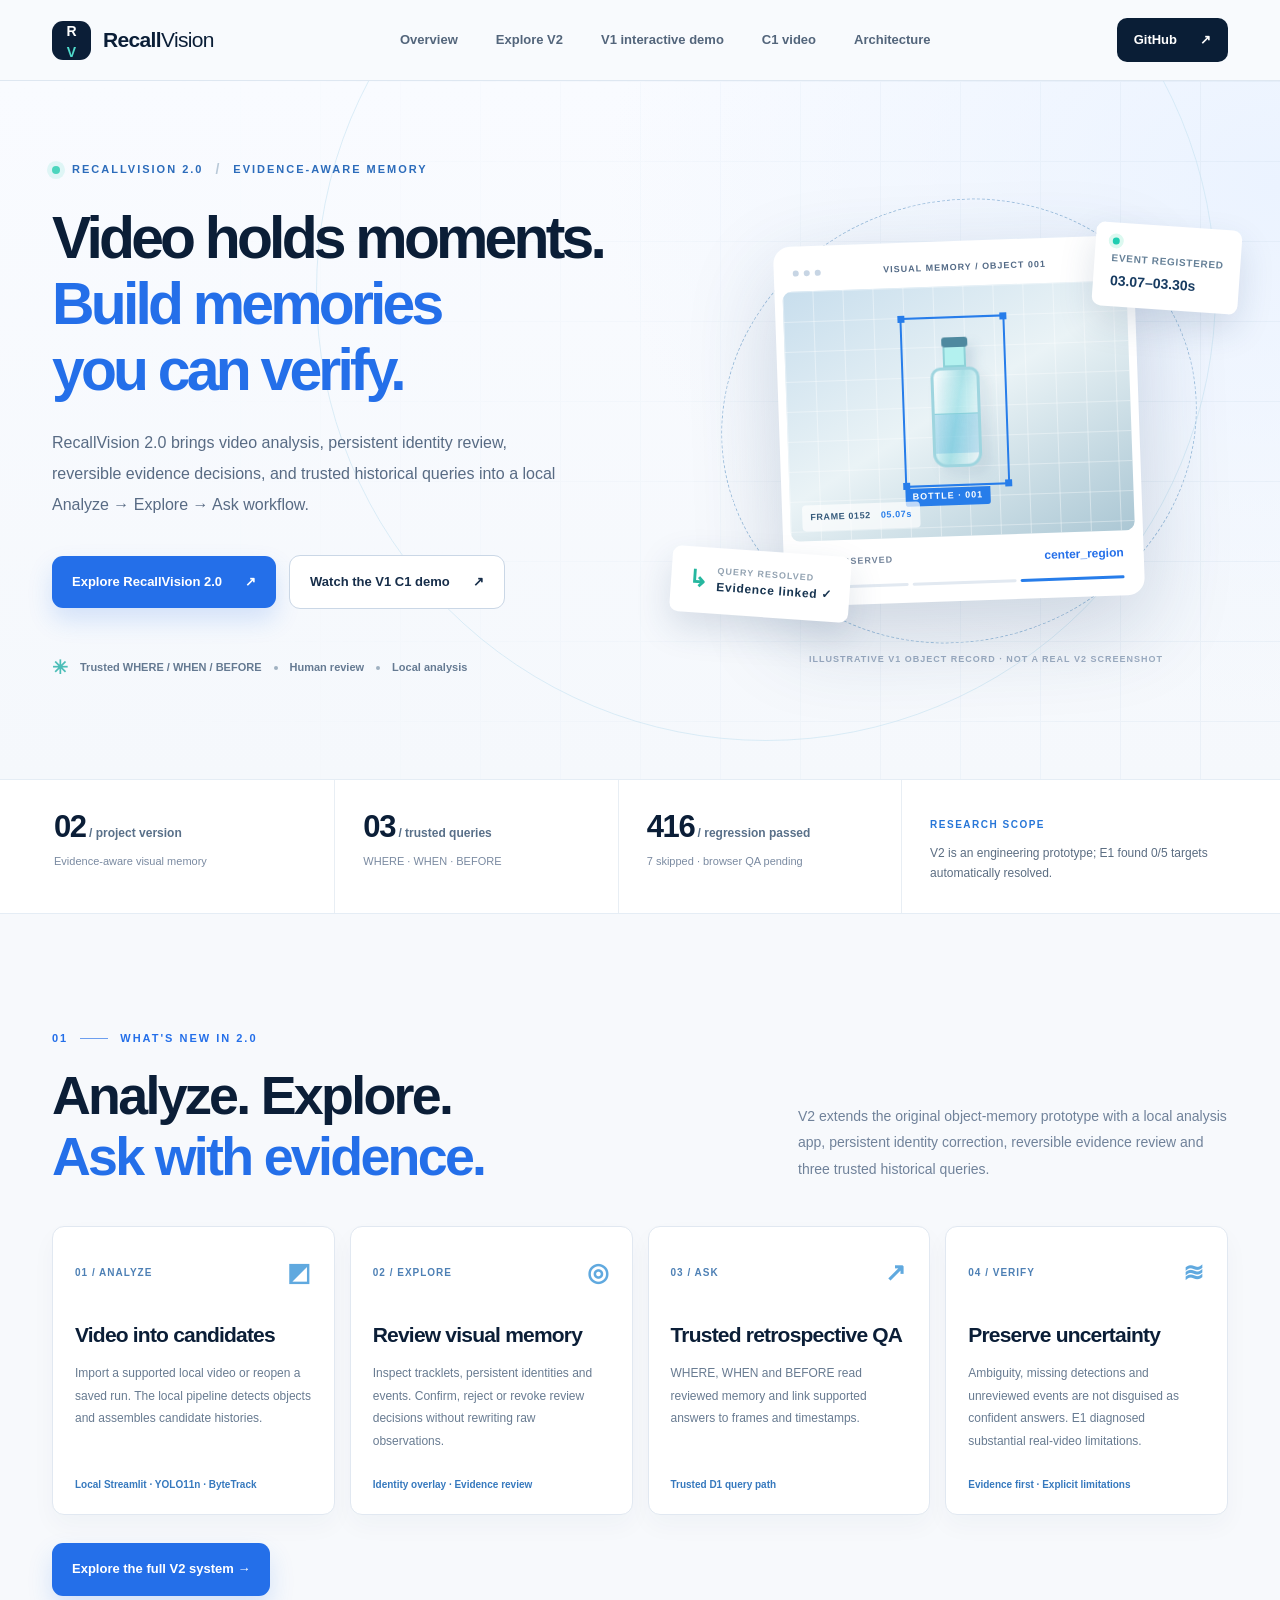
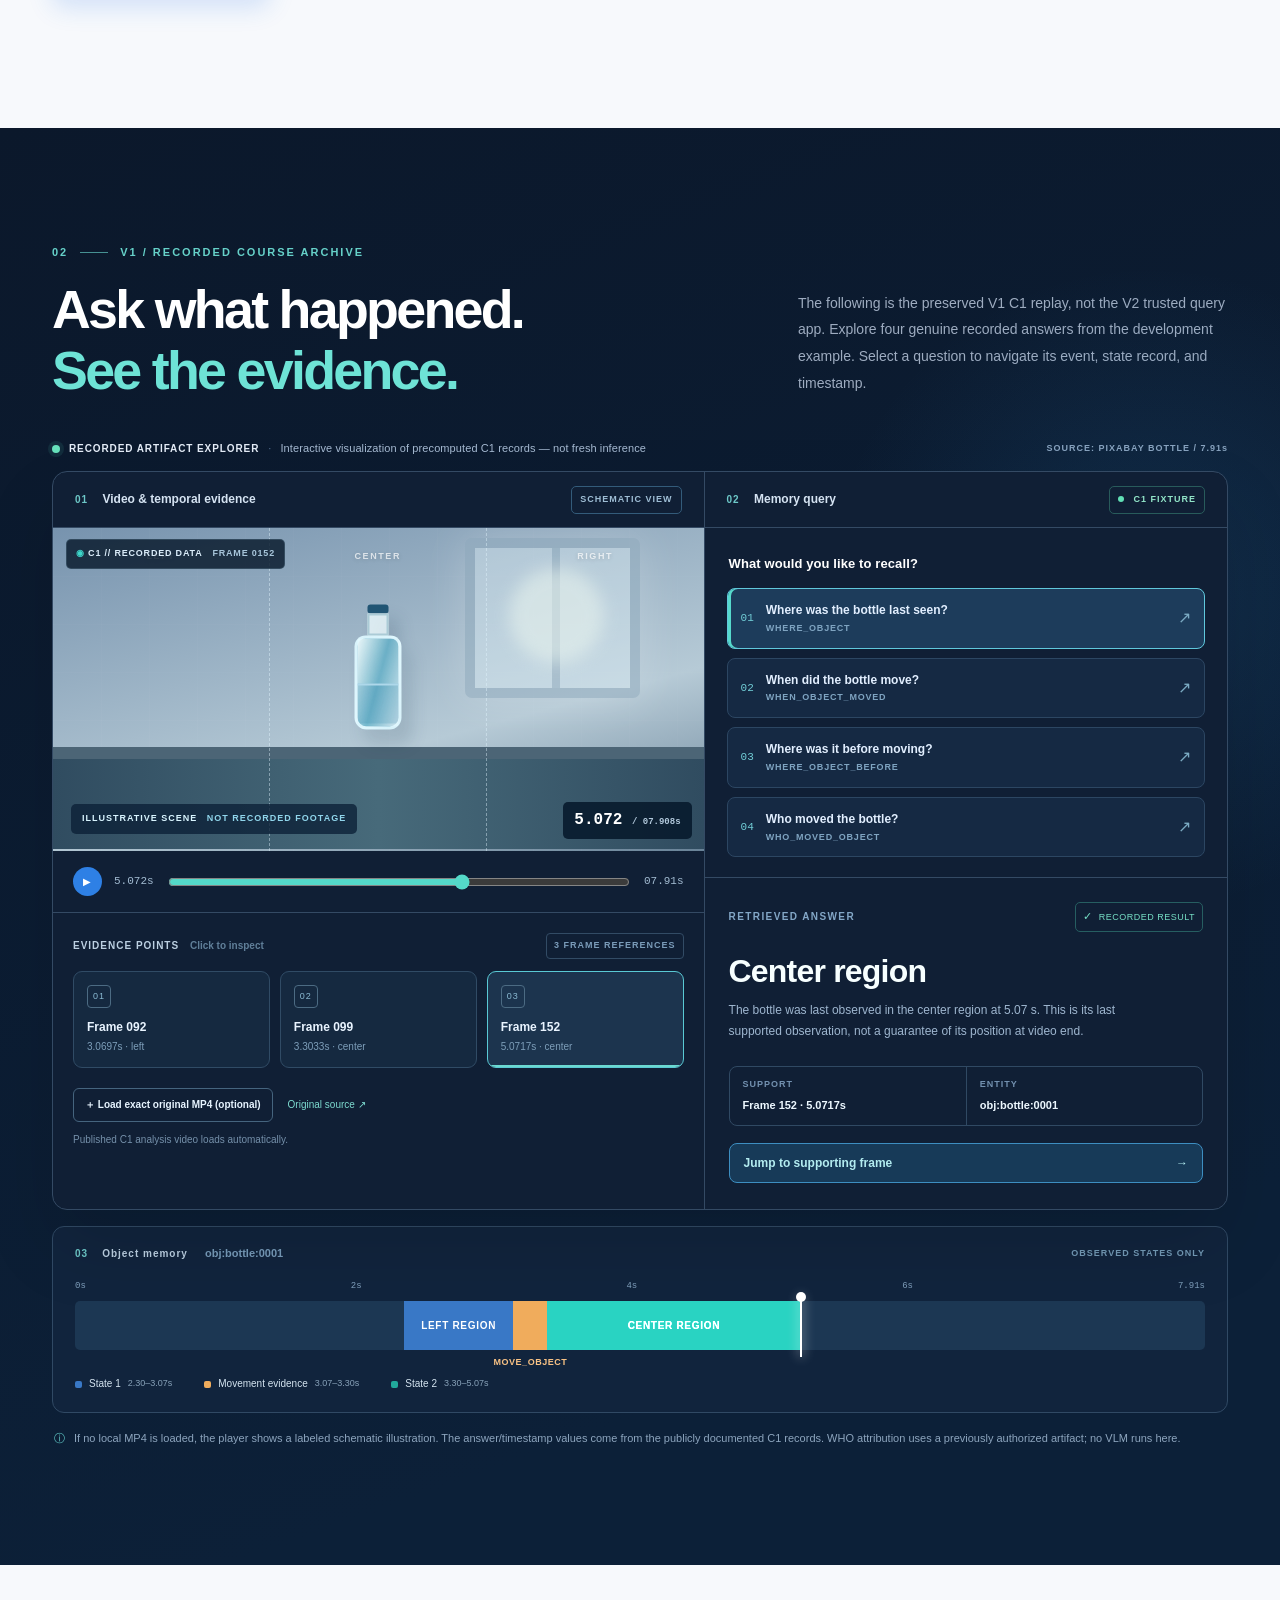
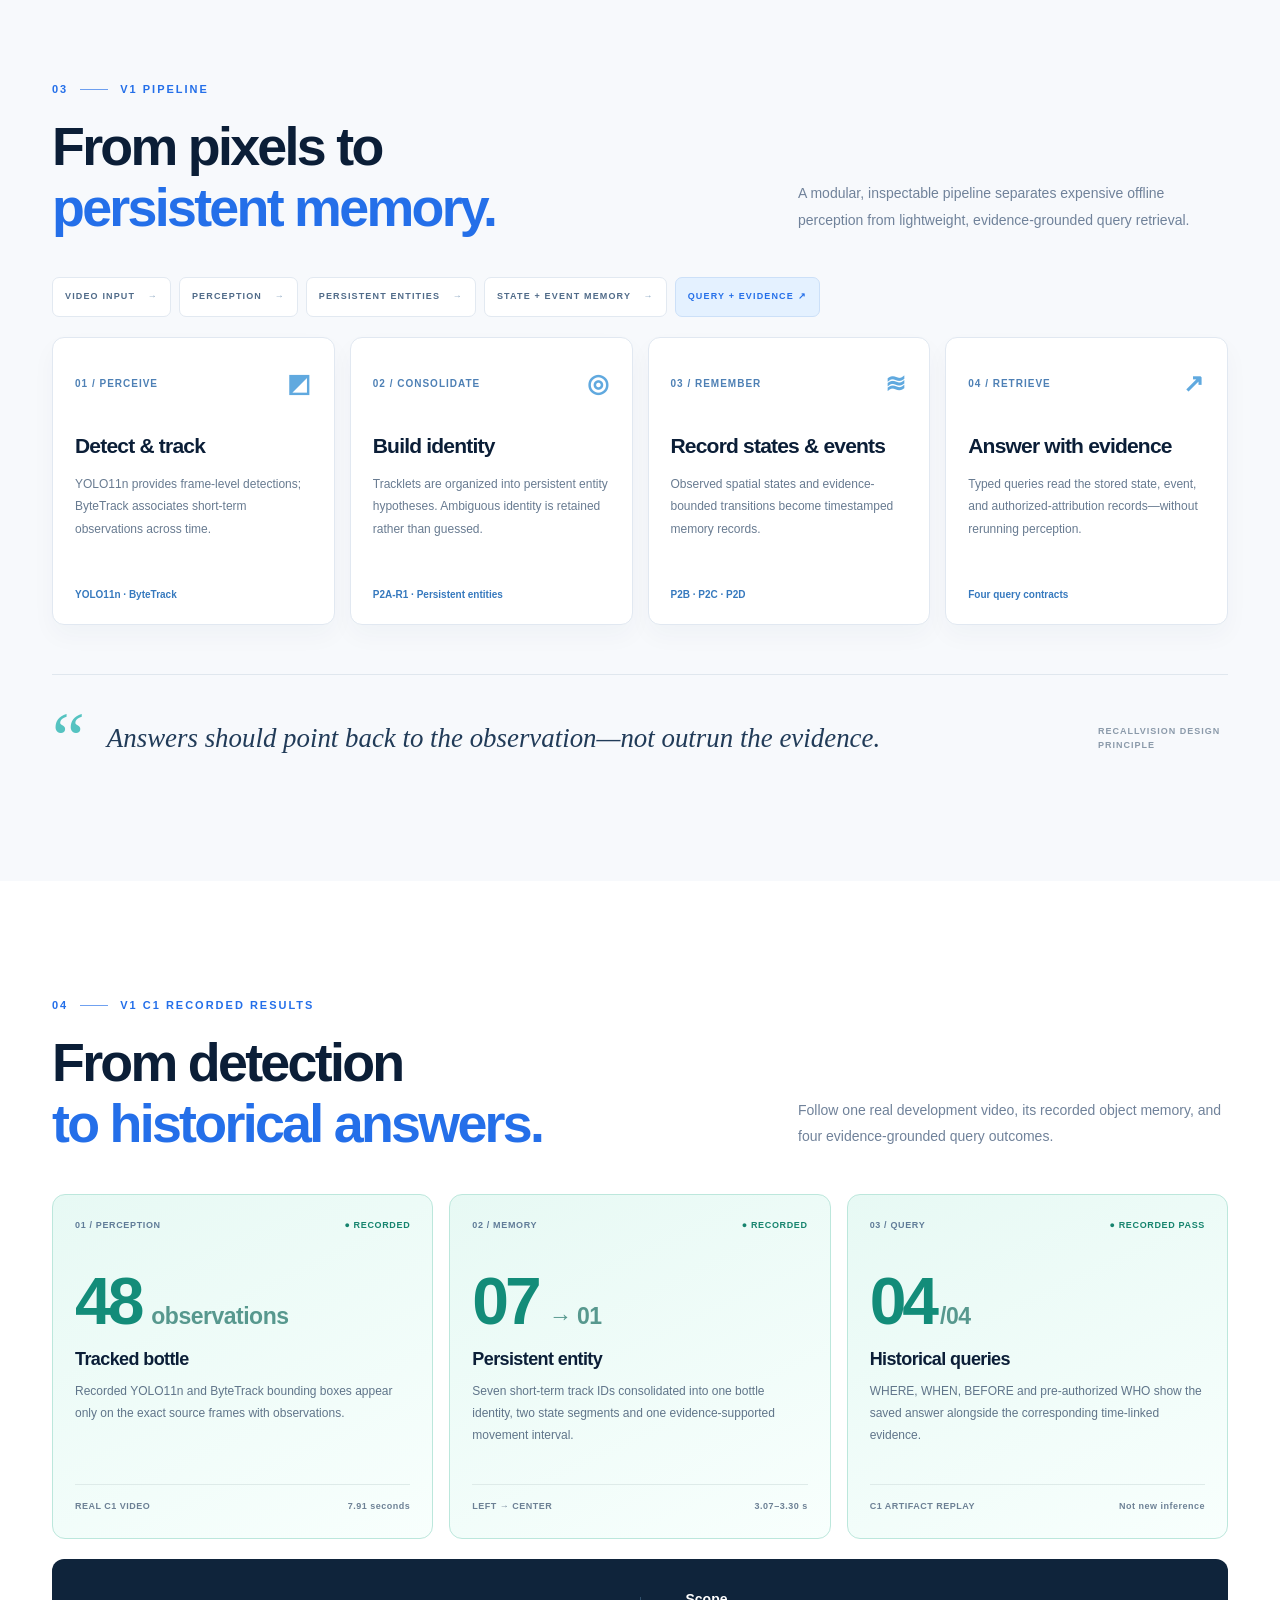
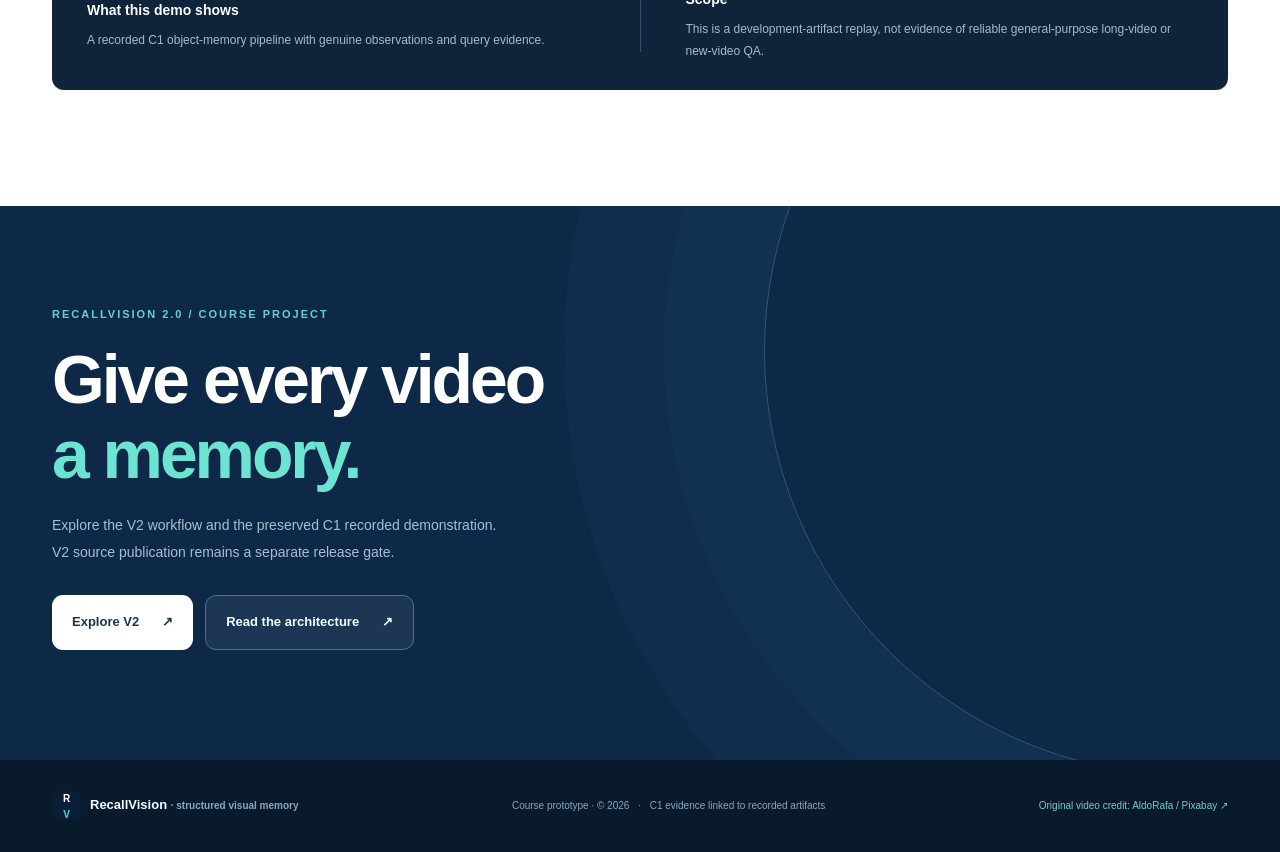
==== index.html @ 663e0711 "site: lead with V2 and archive V1 C1 demonstration" ====
<!doctype html>
<html lang="en">
<head>
  <meta charset="utf-8">
  <meta name="viewport" content="width=device-width, initial-scale=1">
  <meta name="description" content="RecallVision 2.0 — evidence-aware visual memory with identity review, trusted queries, and source-linked answers.">
  <meta name="theme-color" content="#f7f9fc">
  <meta property="og:title" content="RecallVision 2.0 — Visual memory you can verify">
  <meta property="og:description" content="Explore structured visual memory, event timelines, and evidence-grounded video questions.">
  <title>RecallVision 2.0 — Evidence-Aware Visual Memory</title>
  <link rel="stylesheet" href="style.css">
</head>
<body>
  <header class="site-header" id="top">
    <div class="container header-inner">
      <a class="brand" href="#top" aria-label="RecallVision home"><span class="brand-mark">R<span>V</span></span><span class="brand-name">Recall<span>Vision</span></span></a>
      <nav class="primary-nav" aria-label="Main navigation">
        <a href="#overview">Overview</a><a href="v2/">Explore V2</a><a href="#demo">V1 interactive demo</a><a href="case-studies/">C1 video</a><a href="#method">Architecture</a>
      </nav>
      <a class="nav-code" href="https://github.com/suibianba12138/RecallVision-Course" target="_blank" rel="noopener noreferrer">GitHub <span aria-hidden="true">↗</span></a>
      <button class="mobile-menu" id="menuToggle" type="button" aria-label="Toggle navigation" aria-expanded="false"><span></span><span></span><span></span></button>
    </div>
  </header>
  <main>
    <section class="hero" id="overview">
      <div class="hero-halo"></div><div class="hero-lines"></div>
      <div class="container hero-grid">
        <div class="hero-copy">
          <div class="eyebrow"><span class="eyebrow-dot"></span> RECALLVISION 2.0 <span class="tiny-slash">/</span> EVIDENCE-AWARE MEMORY</div>
          <h1>Video holds moments.<br><em>Build memories<br>you can verify.</em></h1>
          <p class="hero-desc">RecallVision 2.0 brings video analysis, persistent identity review, reversible evidence decisions, and trusted historical queries into a local Analyze → Explore → Ask workflow.</p>
          <div class="hero-actions"><a class="btn btn-primary" href="v2/">Explore RecallVision 2.0 <span aria-hidden="true">↗</span></a><a class="btn btn-outline" href="case-studies/">Watch the V1 C1 demo <span aria-hidden="true">↗</span></a></div>
          <div class="hero-footnote"><span class="mini-icon">✳</span> Trusted WHERE / WHEN / BEFORE <span class="foot-separator"></span> Human review <span class="foot-separator"></span> Local analysis</div>
        </div>
        <div class="hero-visual" aria-label="Illustration of video memory and evidence retrieval">
          <div class="visual-orbit orbit-one"></div><div class="visual-orbit orbit-two"></div>
          <div class="floating-chip top-chip"><span class="chip-pulse"></span> EVENT REGISTERED <b>03.07–03.30s</b></div>
          <div class="memory-shell">
            <div class="memory-titlebar"><div class="memory-dots"><i></i><i></i><i></i></div><span>VISUAL MEMORY / OBJECT 001</span><span>⌁</span></div>
            <div class="memory-figure">
              <div class="figure-grid"></div><div class="figure-box"><span class="box-anchor a1"></span><span class="box-anchor a2"></span><span class="box-anchor a3"></span><span class="box-anchor a4"></span><div class="bottle-art"><div class="bottle-cap"></div><div class="bottle-neck"></div><div class="bottle-body"><span></span></div></div><span class="box-tag">BOTTLE · 001</span></div>
              <div class="figure-stamp">FRAME 0152 <span>05.07s</span></div>
            </div>
            <div class="memory-readout"><span>LAST OBSERVED</span><strong>center_region</strong><div class="readout-line"><span class="readout-dot"></span><span class="readout-dot"></span><span class="readout-dot active"></span></div></div>
          </div>
          <div class="floating-chip bottom-chip"><span class="answer-symbol">↳</span><div><small>QUERY RESOLVED</small><b>Evidence linked ✓</b></div></div>
          <div class="hero-visual-label">ILLUSTRATIVE V1 OBJECT RECORD · NOT A REAL V2 SCREENSHOT</div>
        </div>
      </div>
    </section>

    <section class="quick-facts"><div class="container quick-grid">
      <div class="fact"><strong>02<span> / project version</span></strong><p>Evidence-aware visual memory</p></div>
      <div class="fact"><strong>03<span> / trusted queries</span></strong><p>WHERE · WHEN · BEFORE</p></div>
      <div class="fact"><strong>416<span> / regression passed</span></strong><p>7 skipped · browser QA pending</p></div>
      <div class="fact fact-note"><span class="fact-caps">RESEARCH SCOPE</span><p>V2 is an engineering prototype; E1 found 0/5 targets automatically resolved.</p></div>
    </div></section>

    <section class="section method-section" id="v2-overview"><div class="container"><div class="section-head"><div><div class="section-kicker">01 <span></span> WHAT'S NEW IN 2.0</div><h2>Analyze. Explore.<br><i>Ask with evidence.</i></h2></div><p class="section-intro">V2 extends the original object-memory prototype with a local analysis app, persistent identity correction, reversible evidence review and three trusted historical queries.</p></div><div class="method-grid"><div class="method-card"><div class="method-top"><span>01 / ANALYZE</span><b>◩</b></div><h3>Video into candidates</h3><p>Import a supported local video or reopen a saved run. The local pipeline detects objects and assembles candidate histories.</p><div class="method-tag">Local Streamlit · YOLO11n · ByteTrack</div></div><div class="method-card"><div class="method-top"><span>02 / EXPLORE</span><b>◎</b></div><h3>Review visual memory</h3><p>Inspect tracklets, persistent identities and events. Confirm, reject or revoke review decisions without rewriting raw observations.</p><div class="method-tag">Identity overlay · Evidence review</div></div><div class="method-card"><div class="method-top"><span>03 / ASK</span><b>↗</b></div><h3>Trusted retrospective QA</h3><p>WHERE, WHEN and BEFORE read reviewed memory and link supported answers to frames and timestamps.</p><div class="method-tag">Trusted D1 query path</div></div><div class="method-card"><div class="method-top"><span>04 / VERIFY</span><b>≋</b></div><h3>Preserve uncertainty</h3><p>Ambiguity, missing detections and unreviewed events are not disguised as confident answers. E1 diagnosed substantial real-video limitations.</p><div class="method-tag">Evidence first · Explicit limitations</div></div></div><p style="margin-top:28px"><a class="btn btn-primary" href="v2/">Explore the full V2 system →</a></p></div></section><section class="section demo-section" id="demo">
      <div class="container">
        <div class="section-head dark-head"><div><div class="section-kicker light-kicker">02 <span></span> V1 / RECORDED COURSE ARCHIVE</div><h2>Ask what happened.<br><i>See the evidence.</i></h2></div><p class="section-intro">The following is the preserved V1 C1 replay, not the V2 trusted query app. Explore four genuine recorded answers from the development example. Select a question to navigate its event, state record, and timestamp.</p></div>
        <div class="demo-mode-banner"><div><span class="live-dot"></span><b>RECORDED ARTIFACT EXPLORER</b><span class="banner-divider">·</span><span>Interactive visualization of precomputed C1 records — not fresh inference</span></div><span class="source-badge">SOURCE: PIXABAY BOTTLE / 7.91s</span></div>
        <div class="demo-workspace">
          <div class="workspace-left">
            <div class="workspace-topline"><span><span class="panel-index">01</span> Video & temporal evidence</span><span id="mediaMode" class="panel-status">SCHEMATIC VIEW</span></div>
            <div class="media-viewport" id="mediaViewport">
              <video id="sourceVideo" preload="metadata" playsinline muted aria-label="Optional original bottle video"></video>
              <div class="schematic-scene" id="schematicScene" aria-label="Schematic illustration; not an original video frame">
                <div class="scene-grain"></div><div class="scene-window"></div><div class="scene-sun"></div><div class="scene-table"><div class="table-top"></div><div class="table-base"></div></div>
                <div class="scene-object" id="sceneBottle"><span class="scene-cap"></span><span class="scene-neck"></span><span class="scene-body"><i></i></span></div>
                <div class="scene-label">ILLUSTRATIVE SCENE <span>NOT RECORDED FOOTAGE</span></div>
              </div>
              <div class="zones-overlay"><span>LEFT</span><span>CENTER</span><span>RIGHT</span></div>
              <div class="recording-hud"><span>◉</span> C1 // RECORDED DATA <span id="hudFrame">FRAME 0092</span></div>
              <div class="frame-time" id="frameTime">03.070 <small>/ 07.908s</small></div>
            </div>
            <div class="player-controls">
              <button id="playToggle" class="play-toggle" aria-label="Play or pause scene">▶</button>
              <span class="player-time" id="playerTime">03.07s</span>
              <input id="scrubber" aria-label="Scrub through the video timeline" type="range" min="0" max="7.9079" step="0.01" value="3.0697">
              <span class="player-duration">07.91s</span>
            </div>
            <div class="evidence-strip">
              <div class="evidence-strip-header"><span>EVIDENCE POINTS <small>Click to inspect</small></span><span class="data-pill">3 FRAME REFERENCES</span></div>
              <div class="frame-cards" id="frameCards">
                <button class="frame-card" type="button" data-frame="92"><span class="frame-icon">01</span><strong>Frame 092</strong><small>3.0697s · left</small><i></i></button>
                <button class="frame-card" type="button" data-frame="99"><span class="frame-icon">02</span><strong>Frame 099</strong><small>3.3033s · center</small><i></i></button>
                <button class="frame-card" type="button" data-frame="152"><span class="frame-icon">03</span><strong>Frame 152</strong><small>5.0717s · center</small><i></i></button>
              </div>
            </div>
            <div class="clip-tools"><label class="clip-button" for="videoFile">＋ Load exact original MP4 (optional)</label><input type="file" accept="video/mp4,video/webm,video/*" id="videoFile" hidden><a href="https://pixabay.com/videos/bottle-hands-water-liquid-table-82261/" target="_blank" rel="noopener noreferrer">Original source ↗</a><span id="clipNotice">Published C1 analysis video loads automatically.</span></div>
          </div>
          <div class="workspace-right">
            <div class="workspace-topline"><span><span class="panel-index">02</span> Memory query</span><span class="panel-status query-status"><span></span> C1 FIXTURE</span></div>
            <div class="query-prompt">What would you like to recall?</div>
            <div class="query-options" role="group" aria-label="Choose a recorded question">
              <button class="query-option active" data-query="where" type="button"><span class="q-number">01</span><span class="q-text"><b>Where was the bottle last seen?</b><small>WHERE_OBJECT</small></span><span class="q-arrow">↗</span></button>
              <button class="query-option" data-query="when" type="button"><span class="q-number">02</span><span class="q-text"><b>When did the bottle move?</b><small>WHEN_OBJECT_MOVED</small></span><span class="q-arrow">↗</span></button>
              <button class="query-option" data-query="before" type="button"><span class="q-number">03</span><span class="q-text"><b>Where was it before moving?</b><small>WHERE_OBJECT_BEFORE</small></span><span class="q-arrow">↗</span></button>
              <button class="query-option" data-query="who" type="button"><span class="q-number">04</span><span class="q-text"><b>Who moved the bottle?</b><small>WHO_MOVED_OBJECT</small></span><span class="q-arrow">↗</span></button>
            </div>
            <div class="answer-pane" aria-live="polite">
              <div class="answer-top"><div class="answer-label">RETRIEVED ANSWER</div><span class="answer-validated"><span>✓</span> RECORDED RESULT</span></div>
              <h3 id="answerHeadline">Center region</h3><p id="answerText">The bottle was last observed in the center region at 5.07 seconds.</p>
              <div class="answer-meta"><div><span>SUPPORT</span><b id="answerSupport">Frame 152 · 5.0717s</b></div><div><span>ENTITY</span><b id="answerEntity">obj:bottle:0001</b></div></div>
              <button class="jump-evidence" id="jumpEvidence" type="button">Jump to supporting frame <span>→</span></button>
            </div>
          </div>
        </div>
        <div class="memory-panel"><div class="memory-panel-head"><div><span class="panel-index">03</span> <strong>Object memory</strong><small>obj:bottle:0001</small></div><span>OBSERVED STATES ONLY</span></div>
          <div class="memory-timeline"><div class="timeline-scale"><span>0s</span><span>2s</span><span>4s</span><span>6s</span><span>7.91s</span></div><div class="timeline-track"><div class="state-block block-left" id="leftBlock"><span>LEFT REGION</span></div><div class="event-block" id="eventBlock"><span>MOVE_OBJECT</span></div><div class="state-block block-center" id="centerBlock"><span>CENTER REGION</span></div><span class="timeline-cursor" id="timelineCursor"></span></div>
            <div class="timeline-key"><span><i class="key-left"></i> State 1 <em>2.30–3.07s</em></span><span><i class="key-event"></i> Movement evidence <em>3.07–3.30s</em></span><span><i class="key-center"></i> State 2 <em>3.30–5.07s</em></span></div></div>
        </div>
        <p class="demo-disclaimer"><span>ⓘ</span> If no local MP4 is loaded, the player shows a labeled schematic illustration. The answer/timestamp values come from the publicly documented C1 records. WHO attribution uses a previously authorized artifact; no VLM runs here.</p>
      </div>
    </section>

    <section class="section method-section" id="method"><div class="container">
      <div class="section-head"><div><div class="section-kicker">03 <span></span> V1 PIPELINE</div><h2>From pixels to<br><i>persistent memory.</i></h2></div><p class="section-intro">A modular, inspectable pipeline separates expensive offline perception from lightweight, evidence-grounded query retrieval.</p></div>
      <div class="method-flow"><div class="flow-pill">VIDEO INPUT <span>→</span></div><div class="flow-pill">PERCEPTION <span>→</span></div><div class="flow-pill">PERSISTENT ENTITIES <span>→</span></div><div class="flow-pill">STATE + EVENT MEMORY <span>→</span></div><div class="flow-pill is-final">QUERY + EVIDENCE ↗</div></div>
      <div class="method-grid"><div class="method-card"><div class="method-top"><span>01 / PERCEIVE</span><b>◩</b></div><h3>Detect & track</h3><p>YOLO11n provides frame-level detections; ByteTrack associates short-term observations across time.</p><div class="method-tag">YOLO11n · ByteTrack</div></div>
      <div class="method-card"><div class="method-top"><span>02 / CONSOLIDATE</span><b>◎</b></div><h3>Build identity</h3><p>Tracklets are organized into persistent entity hypotheses. Ambiguous identity is retained rather than guessed.</p><div class="method-tag">P2A-R1 · Persistent entities</div></div>
      <div class="method-card"><div class="method-top"><span>03 / REMEMBER</span><b>≋</b></div><h3>Record states & events</h3><p>Observed spatial states and evidence-bounded transitions become timestamped memory records.</p><div class="method-tag">P2B · P2C · P2D</div></div>
      <div class="method-card"><div class="method-top"><span>04 / RETRIEVE</span><b>↗</b></div><h3>Answer with evidence</h3><p>Typed queries read the stored state, event, and authorized-attribution records—without rerunning perception.</p><div class="method-tag">Four query contracts</div></div></div>
      <div class="principle"><span class="principle-symbol">“</span><blockquote>Answers should point back to the observation—not outrun the evidence.</blockquote><span>RECALLVISION DESIGN PRINCIPLE</span></div>
    </div></section>

    <section class="section results-section" id="results"><div class="container">
<div class="section-head"><div><div class="section-kicker">04 <span></span> V1 C1 RECORDED RESULTS</div><h2>From detection<br><i>to historical answers.</i></h2></div><p class="section-intro">Follow one real development video, its recorded object memory, and four evidence-grounded query outcomes.</p></div>
<div class="results-grid">
<div class="result-card success-result"><div class="result-head"><span>01 / PERCEPTION</span><span class="result-indicator">● RECORDED</span></div><div class="result-hero">48<span> observations</span></div><h3>Tracked bottle</h3><p>Recorded YOLO11n and ByteTrack bounding boxes appear only on the exact source frames with observations.</p><div class="result-footer"><span>REAL C1 VIDEO</span><span>7.91 seconds</span></div></div>
<div class="result-card success-result"><div class="result-head"><span>02 / MEMORY</span><span class="result-indicator">● RECORDED</span></div><div class="result-hero">07<span> → 01</span></div><h3>Persistent entity</h3><p>Seven short-term track IDs consolidated into one bottle identity, two state segments and one evidence-supported movement interval.</p><div class="result-footer"><span>LEFT → CENTER</span><span>3.07–3.30 s</span></div></div>
<div class="result-card success-result"><div class="result-head"><span>03 / QUERY</span><span class="result-indicator">● RECORDED PASS</span></div><div class="result-hero">04<span>/04</span></div><h3>Historical queries</h3><p>WHERE, WHEN, BEFORE and pre-authorized WHO show the saved answer alongside the corresponding time-linked evidence.</p><div class="result-footer"><span>C1 ARTIFACT REPLAY</span><span>Not new inference</span></div></div>
</div><div class="limits-band"><div><strong>What this demo shows</strong><p>A recorded C1 object-memory pipeline with genuine observations and query evidence.</p></div><span class="limits-separator"></span><div><strong>Scope</strong><p>This is a development-artifact replay, not evidence of reliable general-purpose long-video or new-video QA.</p></div></div>
</div></section>

<section class="outro"><div class="container outro-inner"><div class="outro-lines"></div><div class="section-kicker light-kicker">RECALLVISION 2.0 / COURSE PROJECT</div><h2>Give every video<br><i>a memory.</i></h2><p>Explore the V2 workflow and the preserved C1 recorded demonstration. V2 source publication remains a separate release gate.</p><div class="outro-actions"><a class="btn btn-white" href="v2/" target="_blank" rel="noopener noreferrer">Explore V2 <span>↗</span></a><a class="btn btn-glass" href="https://github.com/suibianba12138/RecallVision-Course/blob/main/docs/ARCHITECTURE.md" target="_blank" rel="noopener noreferrer">Read the architecture <span>↗</span></a></div></div></section>
  </main>
  <footer class="site-footer"><div class="container footer-inner"><div class="footer-brand"><span class="brand-mark small">R<span>V</span></span><span>RecallVision <small>· structured visual memory</small></span></div><p>Course prototype · © 2026 <span>·</span> C1 evidence linked to recorded artifacts</p><a href="https://pixabay.com/videos/bottle-hands-water-liquid-table-82261/" target="_blank" rel="noopener noreferrer">Original video credit: AldoRafa / Pixabay ↗</a></div></footer>
  <script src="script.js"></script>
</body>
</html>
---- style.css ----
:root{--ink:#0b1e37;--ink2:#172e4a;--muted:#65758b;--bg:#f7f9fc;--paper:#fff;--line:#e2e9f1;--blue:#246fe9;--aqua:#4adac8;--navy:#0b162b;--navy2:#11223d;--radius:17px;--shadow:0 25px 68px rgba(20,43,78,.075)}
*{box-sizing:border-box}html{scroll-behavior:smooth;scroll-padding-top:90px}body{margin:0;background:var(--bg);color:var(--ink);font-family:Inter,"Helvetica Neue",-apple-system,BlinkMacSystemFont,"Segoe UI",sans-serif;line-height:1.55;-webkit-font-smoothing:antialiased}button,input{font:inherit}button{cursor:pointer}a{text-decoration:none;color:inherit}button:focus-visible,a:focus-visible,input:focus-visible{outline:3px solid #66bbff;outline-offset:3px}::selection{background:#bfefe8;color:#113642}.container{max-width:1240px;padding:0 32px;margin:0 auto}
.site-header{position:sticky;top:0;z-index:70;background:rgba(248,250,253,.93);backdrop-filter:blur(22px);border-bottom:1px solid rgba(218,227,239,.82)}.header-inner{height:80px;display:flex;align-items:center;gap:30px}.brand{display:flex;align-items:center;gap:12px;white-space:nowrap}.brand-mark{display:inline-grid;place-items:center;width:39px;height:39px;border-radius:11px;background:var(--ink);color:#fff;letter-spacing:-3px;padding-right:3px;font-size:14px;font-weight:900}.brand-mark span{color:#50dacb}.brand-name{font-weight:780;letter-spacing:-.65px;font-size:21px}.brand-name span{font-weight:430}.primary-nav{margin:auto;display:flex;align-items:center;gap:38px}.primary-nav a{font-size:13px;color:#53657b;font-weight:650;transition:color .2s}.primary-nav a:hover{color:var(--blue)}.nav-code{display:inline-flex;align-items:center;gap:23px;background:#0a1e36;color:#fff;border-radius:10px;padding:12px 17px;font-size:13px;font-weight:730;transition:transform .2s,background .2s}.nav-code:hover{background:#184875;transform:translateY(-2px)}.mobile-menu{display:none;flex-direction:column;gap:4px;background:none;border:0;padding:12px}.mobile-menu span{height:2px;width:20px;background:var(--ink);border-radius:8px}
.hero{position:relative;isolation:isolate;overflow:hidden;background:radial-gradient(ellipse 70% 100% at 100% 15%,#ebf3ff 0%,transparent 75%),linear-gradient(180deg,#f9fbff 0%,#f5f8fc 100%)}.hero-grid{min-height:685px;display:grid;grid-template-columns:1.05fr .95fr;align-items:center;gap:42px;padding-top:78px;padding-bottom:96px}.hero-lines{position:absolute;inset:0;opacity:.27;pointer-events:none;background-image:linear-gradient(#cbdbea 1px,transparent 1px),linear-gradient(90deg,#cbdbea 1px,transparent 1px);background-size:80px 80px;mask-image:linear-gradient(to right,transparent 13%,#000 100%);z-index:-1}.hero-halo{position:absolute;top:-240px;right:5%;width:900px;height:900px;border:1px solid #c7e3f2;border-radius:50%;pointer-events:none;z-index:-1;opacity:.6}.eyebrow,.section-kicker{font-size:11px;letter-spacing:2px;font-weight:820;color:#2c6cbb;display:flex;align-items:center;gap:12px}.eyebrow-dot{width:8px;height:8px;border-radius:50%;background:#4bd5bd;box-shadow:0 0 0 5px rgba(68,211,190,.14)}.tiny-slash{font-size:14px;color:#b9c9d8}.hero h1{font-size:clamp(42px,4.6vw,66px);line-height:1.12;letter-spacing:-3.8px;margin:24px 0 24px;font-weight:810;white-space:nowrap}.hero h1 em,.section-head h2 i,.outro h2 i{font-style:normal;color:var(--blue)}.hero-desc{max-width:515px;font-size:16px;color:#586b84;line-height:1.95;margin:0}.hero-actions{display:flex;gap:13px;align-items:center;margin-top:35px}.btn{display:inline-flex;align-items:center;justify-content:center;gap:23px;padding:16px 20px;border-radius:11px;font-size:13px;font-weight:800;transition:transform .18s,box-shadow .18s}.btn:hover{transform:translateY(-3px)}.btn-primary{background:var(--blue);color:white;box-shadow:0 12px 24px rgba(36,111,233,.17)}.btn-outline{border:1px solid #cad7e6;color:var(--ink2);background:#fff}.hero-footnote{display:flex;gap:12px;align-items:center;margin-top:44px;font-size:11px;font-weight:670;color:#657a92;white-space:nowrap}.mini-icon{font-size:19px;color:#4bbdb7}.foot-separator{width:4px;height:4px;border-radius:50%;background:#a0b1c1}
.hero-visual{position:relative;height:485px;display:grid;place-items:center}.visual-orbit{position:absolute;border:1px dashed #a2c2df;border-radius:50%;pointer-events:none}.orbit-one{width:480px;height:440px;transform:rotate(-20deg)}.orbit-two{width:360px;height:345px;transform:rotate(29deg);opacity:.64}.memory-shell{position:relative;width:360px;box-shadow:0 30px 90px rgba(29,63,105,.20);border-radius:17px;background:#fff;padding:8px;transform:rotate(-2deg);z-index:2}.memory-titlebar{display:flex;justify-content:space-between;align-items:center;height:37px;padding:0 11px;font-size:9px;font-weight:850;letter-spacing:1px;color:#536a86}.memory-dots{display:flex;gap:5px}.memory-dots i{width:6px;height:6px;border-radius:50%;background:#c7d5e4}.memory-figure{height:250px;position:relative;overflow:hidden;border-radius:9px;background:linear-gradient(150deg,#c8deed 0%,#eaf3f6 48%,#abc7d4 100%)}.figure-grid{position:absolute;inset:0;background-image:linear-gradient(90deg,rgba(255,255,255,.4) 1px,transparent 1px),linear-gradient(rgba(255,255,255,.36) 1px,transparent 1px);background-size:30px 30px}.figure-box{position:absolute;left:116px;top:30px;width:105px;height:170px;border:2px solid #277dea}.box-anchor{width:7px;height:7px;background:#277dea;position:absolute}.a1{top:-4px;left:-4px}.a2{top:-4px;right:-4px}.a3{bottom:-4px;left:-4px}.a4{bottom:-4px;right:-4px}.box-tag{position:absolute;bottom:-21px;left:-2px;color:#fff;background:#277dea;border-radius:0 0 3px 3px;font-size:9px;letter-spacing:1px;padding:2px 7px;white-space:nowrap;font-weight:800}.bottle-art{position:absolute;left:27px;top:19px;width:49px;height:132px;filter:drop-shadow(8px 8px 6px rgba(24,76,114,.12))}.bottle-cap{width:26px;height:10px;border-radius:3px;background:#4e899f;margin:auto}.bottle-neck{width:23px;height:20px;background:#b3f1ef;margin:auto;border:2px solid #8ed2d8;border-top:0}.bottle-body{height:100px;background:linear-gradient(100deg,rgba(255,255,255,.75),rgba(125,226,230,.47),rgba(255,255,255,.7));border:3px solid #9ed5df;border-radius:10px 10px 14px 14px;overflow:hidden}.bottle-body span{display:block;margin-top:43px;height:40px;background:rgba(56,159,213,.24);border-top:1px solid #86cfd9}.figure-stamp{position:absolute;bottom:10px;left:12px;font-size:9px;color:#365b7c;font-weight:860;letter-spacing:.6px;background:rgba(255,255,255,.7);border-radius:4px;padding:6px 8px}.figure-stamp span{margin-left:7px;color:#277dea}.memory-readout{padding:13px 12px 9px;display:grid;grid-template-columns:1fr auto;align-items:center;gap:2px}.memory-readout>span{font-size:9px;letter-spacing:1px;color:#73849a;font-weight:850}.memory-readout strong{font-size:12px;color:#246fe9}.readout-line{grid-column:1/-1;display:flex;gap:4px;margin-top:11px}.readout-dot{height:3px;background:#e2e9f1;border-radius:3px;flex:1}.readout-dot.active{background:#277dea}.floating-chip{position:absolute;z-index:3;background:white;display:flex;align-items:center;gap:9px;box-shadow:0 15px 35px rgba(35,67,105,.15);border-radius:9px;font-size:10px;font-weight:830;letter-spacing:.7px;padding:15px 17px}.top-chip{top:48px;right:-12px;transform:rotate(4deg);color:#668198;display:flex;flex-direction:column;align-items:flex-start;gap:4px}.top-chip b{color:#173b61;font-size:14px;letter-spacing:0}.chip-pulse{width:7px;height:7px;background:#20cdb1;border-radius:50%;box-shadow:0 0 0 4px #dcf9f0;display:inline-block;margin-bottom:2px}.bottom-chip{bottom:47px;left:-18px;transform:rotate(4deg)}.bottom-chip small{display:block;color:#93a3b2;font-size:9px;letter-spacing:1px}.bottom-chip b{display:block;font-size:12px;color:#173450}.answer-symbol{font-size:23px;color:#26b79f}.hero-visual-label{position:absolute;bottom:-4px;right:65px;font-size:9px;letter-spacing:1px;font-weight:800;color:#9cacc1}
.quick-facts{background:white;border-block:1px solid #e5edf5}.quick-grid{display:grid;grid-template-columns:1fr 1fr 1fr 1.15fr;gap:0}.fact{padding:31px 20px 30px 2px;border-right:1px solid #e8eef4}.fact:not(:first-child){padding-left:28px}.fact:last-child{border:0}.fact strong{font-size:31px;letter-spacing:-1.4px;line-height:1;white-space:nowrap}.fact strong span{font-size:12px;letter-spacing:0;color:#597089;font-weight:700}.fact p{margin:9px 0 0;font-size:11px;color:#7a8aa1}.fact-caps{font-size:10px;letter-spacing:1.5px;color:#2776d8;font-weight:850}.fact-note p{line-height:1.6;font-size:12px;color:#5b6d82}
.section{padding:116px 0}.section-head{display:flex;justify-content:space-between;align-items:flex-end;gap:60px;margin-bottom:39px}.section-kicker{color:#246fe9}.section-kicker span{display:inline-block;width:28px;height:1px;background:currentColor;opacity:.65}.section-head h2{font-weight:800;letter-spacing:-2.7px;font-size:clamp(35px,4.2vw,56px);line-height:1.14;margin:18px 0 0}.section-intro{max-width:430px;font-size:14px;color:#70829a;line-height:1.9;margin:0 0 5px}.demo-section{background:linear-gradient(160deg,#0b182b,#0c2038 80%);color:#fff;position:relative;overflow:hidden}.demo-section:before{content:"";position:absolute;width:700px;height:700px;right:-220px;top:110px;background:radial-gradient(circle,rgba(48,137,204,.16),transparent 65%);pointer-events:none}.light-kicker{color:#66d1c9}.dark-head h2 i{color:#6ee3d6}.dark-head .section-intro{color:#9eacc0}.demo-mode-banner{position:relative;display:flex;align-items:center;justify-content:space-between;gap:14px;margin-bottom:14px;color:#a6bad2;font-size:11px;letter-spacing:.1px}.demo-mode-banner>div{display:flex;align-items:center;gap:9px}.demo-mode-banner b{letter-spacing:.9px;color:#e4ecf7;font-size:10px}.live-dot{width:8px;height:8px;background:#66e1bb;border-radius:50%;box-shadow:0 0 0 4px rgba(79,218,185,.1)}.banner-divider{color:#547092}.source-badge{font-weight:850;letter-spacing:1px;font-size:9px;color:#88a3bf;white-space:nowrap}.demo-workspace{position:relative;display:grid;grid-template-columns:1.11fr .89fr;gap:0;border:1px solid #344a64;border-radius:15px;overflow:hidden;box-shadow:0 35px 75px rgba(0,0,0,.12);background:#101f35}.workspace-left{border-right:1px solid #344a64;min-width:0}.workspace-right{min-width:0}.workspace-topline{display:flex;align-items:center;justify-content:space-between;height:56px;padding:0 22px;color:#d5e3f2;border-bottom:1px solid #344a64;font-size:12px;font-weight:700;gap:6px}.panel-index{font-size:10px;color:#6dc8c8;font-weight:850;margin-right:11px;letter-spacing:1px}.panel-status{border:1px solid #335b7a;color:#9fbed5;border-radius:5px;font-size:9px;font-weight:850;letter-spacing:1px;padding:6px 8px;white-space:nowrap}.query-status{color:#92e5c8;border-color:#285b5b}.query-status>span{width:6px;height:6px;display:inline-block;background:#61dfb5;border-radius:50%;margin-right:6px}.media-viewport{height:323px;position:relative;background:#111d2b;overflow:hidden}.media-viewport>video{position:absolute;inset:0;width:100%;height:100%;object-fit:contain;background:#080e17;display:none;z-index:1}.media-viewport.has-video>video{display:block}.media-viewport.has-video .schematic-scene{display:none}.schematic-scene{position:absolute;inset:0;overflow:hidden;background:linear-gradient(165deg,#7793ae 0%,#b6cad6 63%,#698398 100%)}.scene-grain{position:absolute;inset:0;opacity:.20;background-image:linear-gradient(rgba(255,255,255,.1) 1px,transparent 1px),linear-gradient(90deg,rgba(255,255,255,.1) 1px,transparent 1px);background-size:48px 48px}.scene-window{position:absolute;width:175px;height:160px;right:64px;top:10px;background:rgba(232,246,252,.38);border:10px solid rgba(39,79,112,.22);border-radius:7px;box-shadow:0 0 45px rgba(255,255,255,.22)}.scene-window:after{content:"";position:absolute;left:50%;top:0;bottom:0;width:8px;background:rgba(39,79,112,.18)}.scene-sun{position:absolute;border-radius:50%;width:95px;height:95px;right:100px;top:40px;background:#e9f4ee;opacity:.55;filter:blur(8px)}.scene-table{position:absolute;bottom:12px;left:0;right:0;height:100px}.table-top{height:14px;position:absolute;left:-5%;right:-5%;top:8px;background:#4c6576;box-shadow:0 3px 3px rgba(0,0,0,.15)}.table-base{height:90px;position:absolute;top:20px;left:0;right:0;background:linear-gradient(90deg,#304c60,#476a7a,#304c60)}.scene-object{position:absolute;left:25%;top:43%;height:125px;width:55px;z-index:1;transform:translate(-50%,-50%);filter:drop-shadow(10px 15px 8px rgba(8,38,64,.16));transition:left .25s ease}.scene-cap{position:absolute;top:0;left:17px;width:21px;height:9px;border-radius:3px;background:#215574}.scene-neck{position:absolute;top:9px;left:17px;width:21px;height:22px;background:rgba(235,249,252,.8);border:2px solid #abcbd6}.scene-body{position:absolute;bottom:0;left:4px;width:47px;height:94px;background:linear-gradient(105deg,rgba(244,255,255,.87),rgba(74,183,209,.53),rgba(230,248,254,.74));border:3px solid rgba(226,249,255,.9);border-radius:11px 11px 12px 12px;overflow:hidden}.scene-body i{display:block;background:rgba(48,131,171,.2);height:40px;margin-top:45px;border-top:2px solid #aed8ea}.scene-label{position:absolute;bottom:17px;left:18px;z-index:5;font-size:9px;letter-spacing:1px;font-weight:900;background:rgba(11,31,54,.78);padding:8px 11px;border-radius:5px;color:#d9f5ff}.scene-label span{font-weight:620;color:#90d5eb;margin-left:6px}.zones-overlay{pointer-events:none;position:absolute;inset:0;display:grid;grid-template-columns:1fr 1fr 1fr;z-index:2}.zones-overlay span{border-right:1px dashed rgba(227,246,255,.43);text-align:center;padding-top:22px;font-size:9px;font-weight:900;letter-spacing:1.6px;color:rgba(255,255,255,.7);text-shadow:0 1px 4px rgba(0,0,0,.15)}.zones-overlay span:last-child{border:0}.recording-hud{pointer-events:none;position:absolute;top:11px;left:13px;z-index:4;background:rgba(7,24,42,.82);border:1px solid rgba(182,230,255,.15);border-radius:5px;padding:7px 9px;color:#dbedfa;font-size:9px;letter-spacing:.8px;font-weight:850}.recording-hud span:first-child{color:#3dd7ca}.recording-hud #hudFrame{color:#a8c6db;margin-left:7px}.frame-time{position:absolute;bottom:12px;right:12px;z-index:4;background:rgba(6,25,43,.87);padding:6px 11px;border-radius:5px;font-family:ui-monospace,monospace;font-weight:900;font-size:16px;color:white}.frame-time small{font-size:9px;color:#b2c9dc}.player-controls{height:62px;border-bottom:1px solid #344a64;display:flex;align-items:center;padding:0 20px;gap:12px}.play-toggle{background:#2e80e5;border:none;width:29px;height:29px;color:white;border-radius:50%;font-size:10px;padding-left:4px}.player-time,.player-duration{font-size:11px;font-family:ui-monospace,monospace;color:#a3bcd2}.player-controls input[type=range]{flex:1;min-width:40px;accent-color:#54d9c9;cursor:pointer}.evidence-strip{padding:20px}.evidence-strip-header,.memory-panel-head{display:flex;justify-content:space-between;align-items:center;font-size:10px;letter-spacing:1px;font-weight:820;color:#bcd0e2}.evidence-strip-header small{color:#607f99;font-size:10px;letter-spacing:0;font-weight:600;margin-left:7px}.data-pill{font-size:9px;color:#7b9cba;border:1px solid #324b65;padding:5px 7px;border-radius:4px}.frame-cards{display:grid;grid-template-columns:repeat(3,minmax(0,1fr));gap:10px;margin-top:12px}.frame-card{background:#152940;color:#e9f4ff;text-align:left;border:1px solid #304b65;border-radius:9px;padding:13px;position:relative;overflow:hidden;transition:border .2s,background .2s}.frame-card:hover,.frame-card.active{border-color:#59c9d4;background:#1c344e}.frame-card .frame-icon{width:24px;height:23px;display:grid;place-items:center;border:1px solid #4c6b83;color:#8bbbd3;border-radius:4px;font-size:9px;letter-spacing:1px;margin-bottom:10px}.frame-card strong{font-size:12px;display:block}.frame-card small{font-size:10px;color:#7d9eb9;display:block;margin-top:2px}.frame-card i{display:block;position:absolute;bottom:0;left:0;right:100%;height:2px;background:#6cd9d1;transition:right .2s}.frame-card.active i{right:0}.clip-tools{display:flex;flex-wrap:wrap;gap:10px 15px;align-items:center;padding:0 20px 21px;color:#819bb4;font-size:10px}.clip-tools>a{color:#7ddbd0}.clip-tools #clipNotice{flex-basis:100%;color:#7590aa}.clip-button{color:#e7f4ff;border:1px solid #45647e;padding:8px 11px;border-radius:6px;font-size:10px;font-weight:800;cursor:pointer;transition:background .2s}.clip-button:hover{background:#21405b}
.query-prompt{font-size:13px;font-weight:820;letter-spacing:.1px;margin:26px 24px 14px}.query-options{padding:0 22px 20px;display:grid;gap:9px;border-bottom:1px solid #344a64}.query-option{background:#152943;border:1px solid #2c4662;border-radius:8px;padding:12px 13px;display:flex;align-items:center;gap:12px;color:#e2efff;text-align:left;width:100%;transition:background .18s,border-color .18s,transform .18s}.query-option:hover{background:#1b3856;transform:translateX(2px)}.query-option.active{border-color:#60c8dc;background:#1d3c5b;box-shadow:inset 3px 0 0 #56dacc}.q-number{font-size:11px;color:#71cdd6;font-family:ui-monospace,monospace}.q-text{flex:1;min-width:0}.q-text b{font-size:12px;font-weight:770;display:block}.q-text small{display:block;color:#7fa4c1;font-size:9px;letter-spacing:.8px;margin-top:2px;font-weight:800}.q-arrow{color:#7babc3}.answer-pane{padding:24px 24px 26px}.answer-top{display:flex;align-items:center;gap:10px;justify-content:space-between}.answer-label{font-size:10px;font-weight:820;letter-spacing:1.4px;color:#83a7c7}.answer-validated{font-size:9px;color:#76dfc5;border:1px solid #265e61;padding:5px 7px;border-radius:5px;letter-spacing:.5px;white-space:nowrap}.answer-validated span{font-size:11px;margin-right:3px}.answer-pane h3{font-size:clamp(22px,2.5vw,33px);font-weight:820;letter-spacing:-.8px;color:#f7ffff;margin:20px 0 5px;line-height:1.2}.answer-pane p{color:#9eb6cf;font-size:12px;line-height:1.75;max-width:390px;min-height:42px;margin:10px 0 24px}.answer-meta{display:grid;grid-template-columns:1fr 1fr;border:1px solid #304963;border-radius:8px;margin-bottom:17px}.answer-meta>div{padding:11px 13px;min-width:0}.answer-meta>div+div{border-left:1px solid #304963}.answer-meta span{display:block;color:#7391b0;font-size:9px;letter-spacing:1px;font-weight:800}.answer-meta b{color:#edf8ff;font-size:11px;display:block;margin-top:5px;overflow-wrap:anywhere}.jump-evidence{width:100%;border:1px solid #3d8ec1;background:#173a58;color:#b3ecf0;border-radius:8px;padding:10px 14px;display:flex;align-items:center;justify-content:space-between;font-size:12px;font-weight:800;transition:background .2s}.jump-evidence:hover{background:#235376}
.memory-panel{margin-top:16px;border:1px solid #304964;background:#11243d;border-radius:12px;padding:18px 22px 20px}.memory-panel-head>div{display:flex;align-items:center;gap:3px}.memory-panel-head small{margin-left:14px;color:#779bb9;letter-spacing:0;font-size:11px}.memory-panel-head>span{color:#749bb7;font-size:9px}.memory-timeline{margin-top:17px}.timeline-scale{display:flex;justify-content:space-between;font-size:9px;color:#80a0bd;padding-bottom:8px;font-family:ui-monospace,monospace}.timeline-track{height:49px;position:relative;background:#1c3753;border-radius:5px;overflow:visible}.state-block{height:100%;position:absolute;top:0;display:flex;align-items:center;justify-content:center;color:#fff;font-size:10px;letter-spacing:.7px;font-weight:900}.block-left{left:29.1%;width:9.7%;background:#3978c6}.event-block{left:38.8%;width:3%;height:100%;background:#f0ac5c;position:absolute;top:0;z-index:1}.event-block span{position:absolute;left:50%;transform:translateX(-50%);bottom:-19px;color:#f8c285;white-space:nowrap;letter-spacing:.5px;font-size:9px;font-weight:800}.block-center{left:41.8%;width:22.4%;background:#21a99b}.timeline-cursor{position:absolute;height:62px;width:2px;background:#fff;top:-6px;left:38.8%;z-index:3;box-shadow:0 0 12px #fff}.timeline-cursor:before{content:"";position:absolute;top:-3px;left:-4px;width:10px;height:10px;border-radius:50%;background:#fff}.timeline-key{display:flex;gap:32px;flex-wrap:wrap;padding-top:26px}.timeline-key span{display:flex;align-items:center;gap:7px;font-size:10px;color:#d4e4f0}.timeline-key i{width:7px;height:7px;border-radius:2px;display:inline-block}.key-left{background:#3978c6}.key-event{background:#f0ac5c}.key-center{background:#21a99b}.timeline-key em{font-style:normal;color:#88a2b9;font-size:9px}.demo-disclaimer{font-size:11px;color:#8da5be;line-height:1.8;margin:16px 2px 0}.demo-disclaimer span{color:#63cfcc;margin-right:6px}
.method-section{background:#f7f9fc}.method-flow{display:flex;gap:8px;align-items:center;flex-wrap:wrap;margin-bottom:20px}.flow-pill{font-size:9px;font-weight:850;letter-spacing:1.15px;color:#506b89;background:#fff;border:1px solid #e2e9f1;padding:12px 12px;border-radius:7px;white-space:nowrap}.flow-pill span{margin-left:9px;color:#86a3bf}.flow-pill.is-final{background:#e4f1ff;border-color:#cce0f8;color:#246fe9}.method-grid{display:grid;grid-template-columns:repeat(4,1fr);gap:15px}.method-card{background:#fff;border:1px solid #e1e8f1;border-radius:12px;padding:26px 22px 22px;display:flex;flex-direction:column;min-height:288px;box-shadow:0 11px 24px rgba(20,49,87,.035);transition:transform .2s,box-shadow .2s}.method-card:hover{transform:translateY(-5px);box-shadow:var(--shadow)}.method-top{display:flex;align-items:center;justify-content:space-between;color:#4e80b5;font-size:10px;font-weight:880;letter-spacing:1px}.method-top b{font-size:25px;color:#60a9df;font-weight:600}.method-card h3{font-size:21px;letter-spacing:-.8px;margin:27px 0 10px}.method-card p{font-size:12px;line-height:1.9;color:#687b91;margin:0}.method-tag{margin-top:auto;padding-top:24px;font-size:10px;color:#3679be;font-weight:850}.principle{display:flex;gap:22px;align-items:center;border-top:1px solid #e0e7ee;margin-top:49px;padding-top:38px}.principle-symbol{font-family:Georgia,serif;font-size:74px;line-height:0.7;color:#55c3c1}.principle blockquote{font-family:Georgia,serif;color:#213b58;font-style:italic;font-size:clamp(18px,2.1vw,27px);line-height:1.4;margin:0;flex:1}.principle>span:last-child{color:#8b9aaa;font-size:9px;letter-spacing:1px;font-weight:850;max-width:130px}
.results-section{background:#fff}.results-grid{display:grid;grid-template-columns:repeat(3,1fr);gap:16px}.result-card{border:1px solid #e0e8f0;background:#f9fbfd;border-radius:13px;min-height:345px;padding:24px 22px;display:flex;flex-direction:column}.success-result{background:linear-gradient(155deg,#e7f9f4,#f8fffd);border-color:#bce7dc}.result-head{display:flex;align-items:center;justify-content:space-between;gap:7px;font-size:9px;font-weight:890;letter-spacing:.65px;color:#607c98}.result-indicator{color:#16846e;white-space:nowrap;font-size:9px}.result-indicator.warning{color:#b88137}.result-hero{font-size:66px;line-height:1;letter-spacing:-4px;color:#138c79;font-weight:820;margin-top:35px}.result-hero span{font-size:23px;letter-spacing:-.5px;margin-left:5px;color:#57988e}.result-hero.result-alt{color:#304c70}.result-hero.result-alt span{font-size:17px;color:#8ca0b5}.result-card h3{font-size:18px;letter-spacing:-.6px;margin:12px 0 6px}.result-card p{color:#60758a;font-size:12px;line-height:1.85;margin:0 0 20px}.result-card code{font-size:10px;color:#7f5a3b}.result-footer{display:flex;justify-content:space-between;gap:8px;margin-top:auto;padding-top:15px;border-top:1px solid #deebe9;font-size:9px;letter-spacing:.5px;color:#6d8195;font-weight:820}.limits-band{display:grid;grid-template-columns:1fr 1px 1fr;gap:45px;align-items:center;background:#0f243b;color:#fff;border-radius:12px;padding:28px 35px;margin-top:20px}.limits-band strong{font-size:14px}.limits-band p{font-size:12px;color:#a3bacf;line-height:1.85;margin:6px 0 0}.limits-separator{background:#31516c;height:55px}
.outro{background:#0e2948;position:relative;color:white;overflow:hidden}.outro-inner{padding-top:100px;padding-bottom:110px;position:relative}.outro-lines{position:absolute;left:60%;top:-280px;width:850px;height:850px;border-radius:50%;border:1px solid #325674;box-shadow:0 0 0 100px rgba(92,146,197,.04),0 0 0 200px rgba(92,146,197,.04);pointer-events:none}.outro h2{font-size:clamp(45px,5.3vw,75px);line-height:1.1;letter-spacing:-3px;margin:20px 0}.outro h2 i{color:#6de3d1}.outro p{font-size:14px;color:#a8bdd0;max-width:450px;line-height:1.9}.outro-actions{display:flex;gap:12px;margin-top:30px}.btn-white{background:white;color:#173652}.btn-glass{background:rgba(255,255,255,.06);color:#efffff;border:1px solid #4d7189}.site-footer{background:#091a2d;color:#8aa6be}.footer-inner{min-height:92px;display:flex;align-items:center;justify-content:space-between;gap:20px;font-size:10px}.footer-brand{display:flex;align-items:center;gap:9px;color:#f3faff;font-weight:800;font-size:13px;white-space:nowrap}.brand-mark.small{width:29px;height:29px;border-radius:7px;font-size:10px}.footer-brand small{font-size:10px;color:#8aa6be;font-weight:550}.footer-inner>p span{margin:0 6px}.footer-inner>a{color:#72cacc}
@media(max-width:1100px){.hero-grid{grid-template-columns:1.1fr .9fr;gap:10px}.hero h1{font-size:clamp(40px,5.1vw,58px)}.hero-visual{transform:scale(.88)}.method-grid{grid-template-columns:repeat(2,1fr)}.result-head{flex-direction:column;align-items:flex-start}.quick-grid{grid-template-columns:repeat(4,1fr)}.fact strong{font-size:25px}.fact strong span{font-size:10px}}@media(max-width:800px){.container{padding:0 21px}.header-inner{height:68px}.primary-nav{position:absolute;left:0;right:0;top:68px;background:#f9fbff;border-bottom:1px solid #dce4ef;padding:20px;flex-direction:column;align-items:flex-start;gap:18px;display:none}.primary-nav.open{display:flex}.mobile-menu{display:flex}.nav-code{margin-left:auto}.hero-grid{grid-template-columns:1fr;gap:0;min-height:unset;padding-top:60px;padding-bottom:65px}.hero h1{font-size:clamp(42px,7.8vw,65px)}.hero-desc{max-width:600px}.hero-visual{margin-top:25px;transform:none;height:455px}.quick-grid{grid-template-columns:repeat(2,1fr)}.fact{padding:20px 10px 20px 0}.fact:nth-child(2){border-right:none}.fact:nth-child(3){border-top:1px solid #e8eef4}.fact:nth-child(4){border-top:1px solid #e8eef4}.section{padding:78px 0}.section-head{display:block}.section-intro{margin-top:18px}.demo-workspace{grid-template-columns:1fr}.workspace-left{border-right:none;border-bottom:1px solid #344a64}.media-viewport{height:350px}.method-grid{grid-template-columns:repeat(2,1fr)}.results-grid{grid-template-columns:1fr}.result-card{min-height:270px}.result-hero{margin-top:20px}.footer-inner{flex-wrap:wrap;justify-content:center;padding-top:20px;padding-bottom:20px;text-align:center}.foot-separator{display:none}.hero-footnote{flex-wrap:wrap;white-space:normal}.method-flow{display:none}}
@media(max-width:530px){.brand-name{font-size:19px}.nav-code{gap:8px;padding:10px;font-size:11px}.hero h1{font-size:clamp(36px,9.1vw,46px);letter-spacing:-2.5px}.eyebrow{font-size:9px;letter-spacing:1.2px}.hero-desc{font-size:14px}.hero-actions{flex-wrap:wrap}.btn{padding:13px;font-size:12px}.hero-visual{transform:scale(.77);transform-origin:center top;height:370px;margin-inline:-40px}.quick-grid{grid-template-columns:1fr 1fr}.fact:not(:first-child){padding-left:13px}.fact strong{font-size:26px}.fact strong span{display:block;font-size:9px;margin-top:9px}.fact-note p{font-size:11px}.section-head h2{letter-spacing:-1.9px}.demo-mode-banner{display:block;line-height:1.8}.demo-mode-banner>div{display:block}.source-badge{display:block;margin-top:3px}.workspace-topline{padding:0 12px;font-size:11px}.media-viewport{height:240px}.scene-object{transform:translate(-50%,-50%) scale(.8)}.scene-label{font-size:7px}.frame-cards{gap:6px}.frame-card{padding:9px 5px}.frame-card strong{font-size:10px}.frame-card small{font-size:9px}.frame-card .frame-icon{margin-bottom:5px}.query-options{padding:0 13px 14px}.query-prompt{margin:20px 15px 12px}.answer-pane{padding:20px 14px}.answer-meta b{font-size:10px}.memory-panel{padding:18px 13px}.memory-panel-head>div{flex-wrap:wrap}.timeline-key{gap:9px}.timeline-key span{font-size:9px}.state-block span{font-size:0}.state-block{opacity:.93}.event-block span{font-size:0}.method-grid{grid-template-columns:1fr}.method-card{min-height:230px}.principle{display:block}.principle>span:last-child{display:block;margin-top:15px}.limits-band{display:block;padding:23px}.limits-separator{display:block;height:1px;margin:17px 0}.outro-inner{padding-top:70px;padding-bottom:74px}.outro-actions{flex-wrap:wrap}.footer-inner{flex-direction:column}.footer-inner>p{margin:0}.footer-brand small{display:none}}
@media(prefers-reduced-motion:reduce){*,*:before,*:after{scroll-behavior:auto!important;transition:none!important;animation:none!important}}
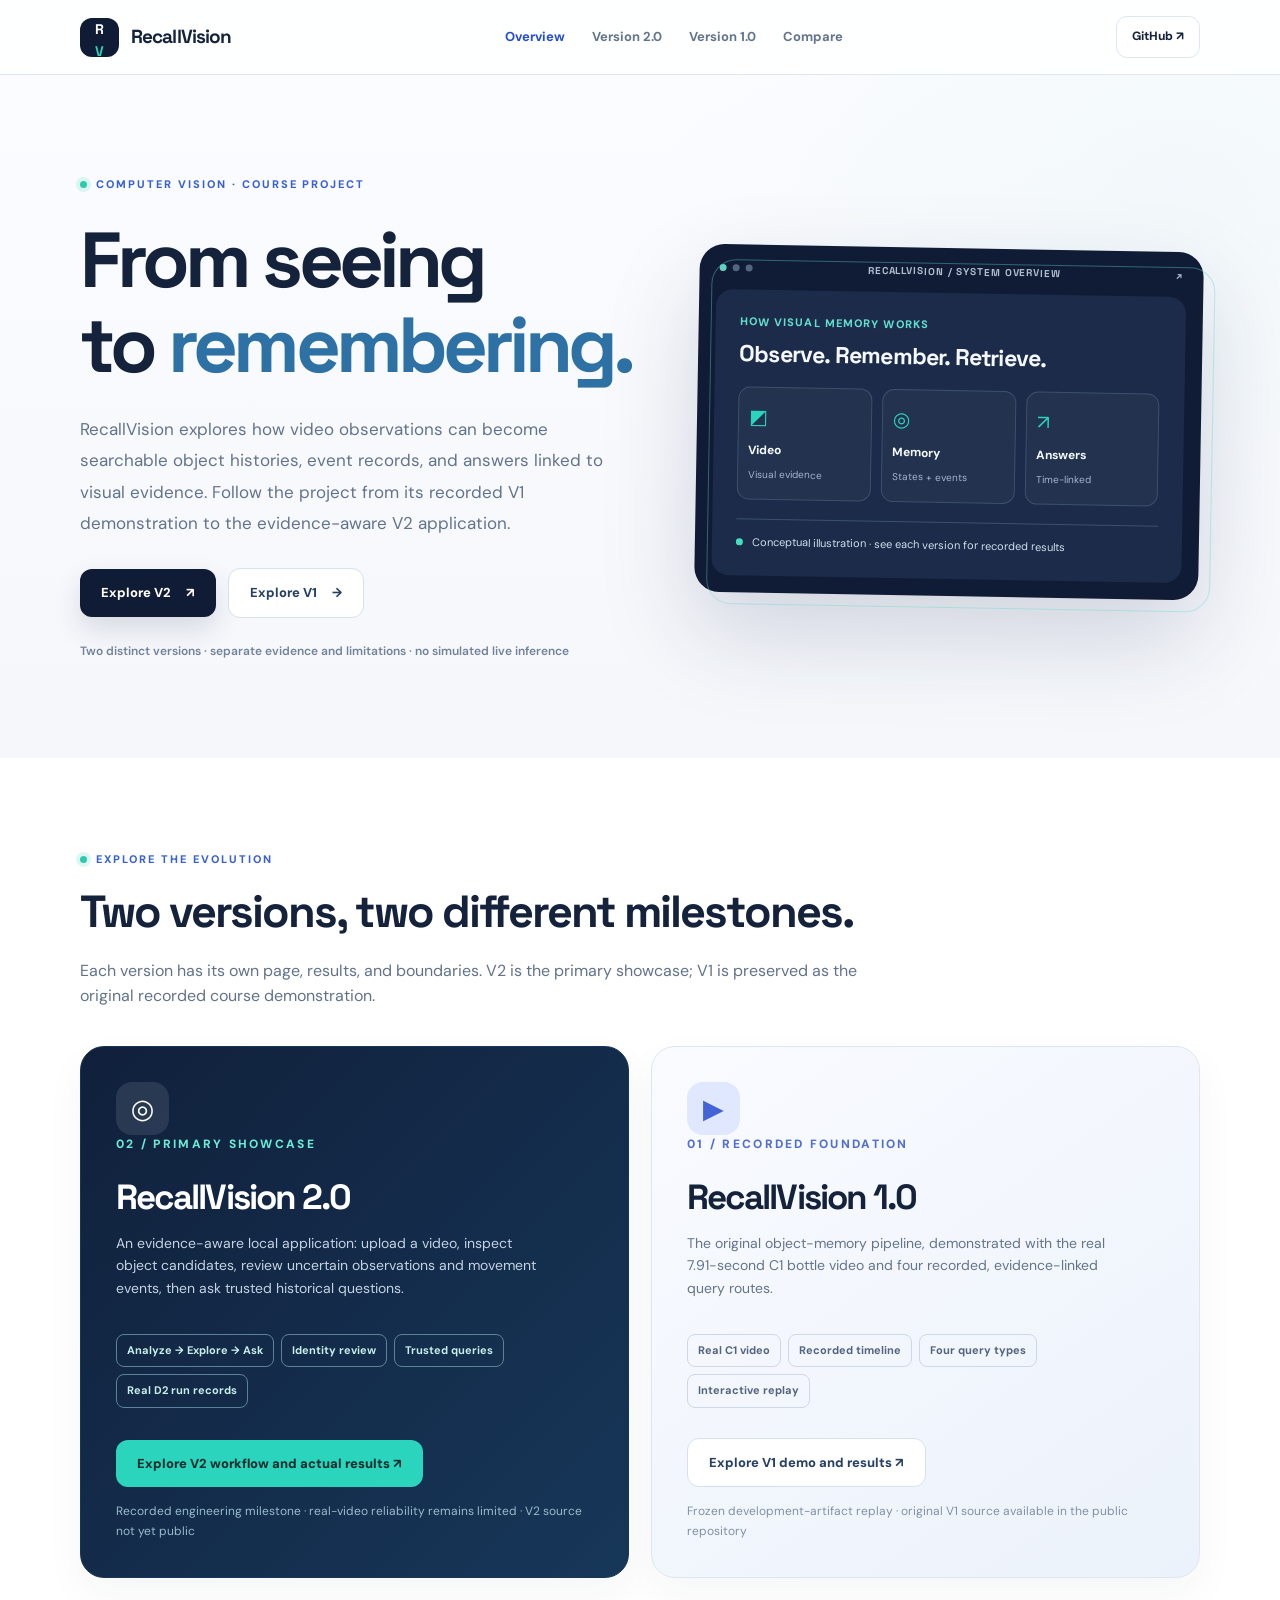
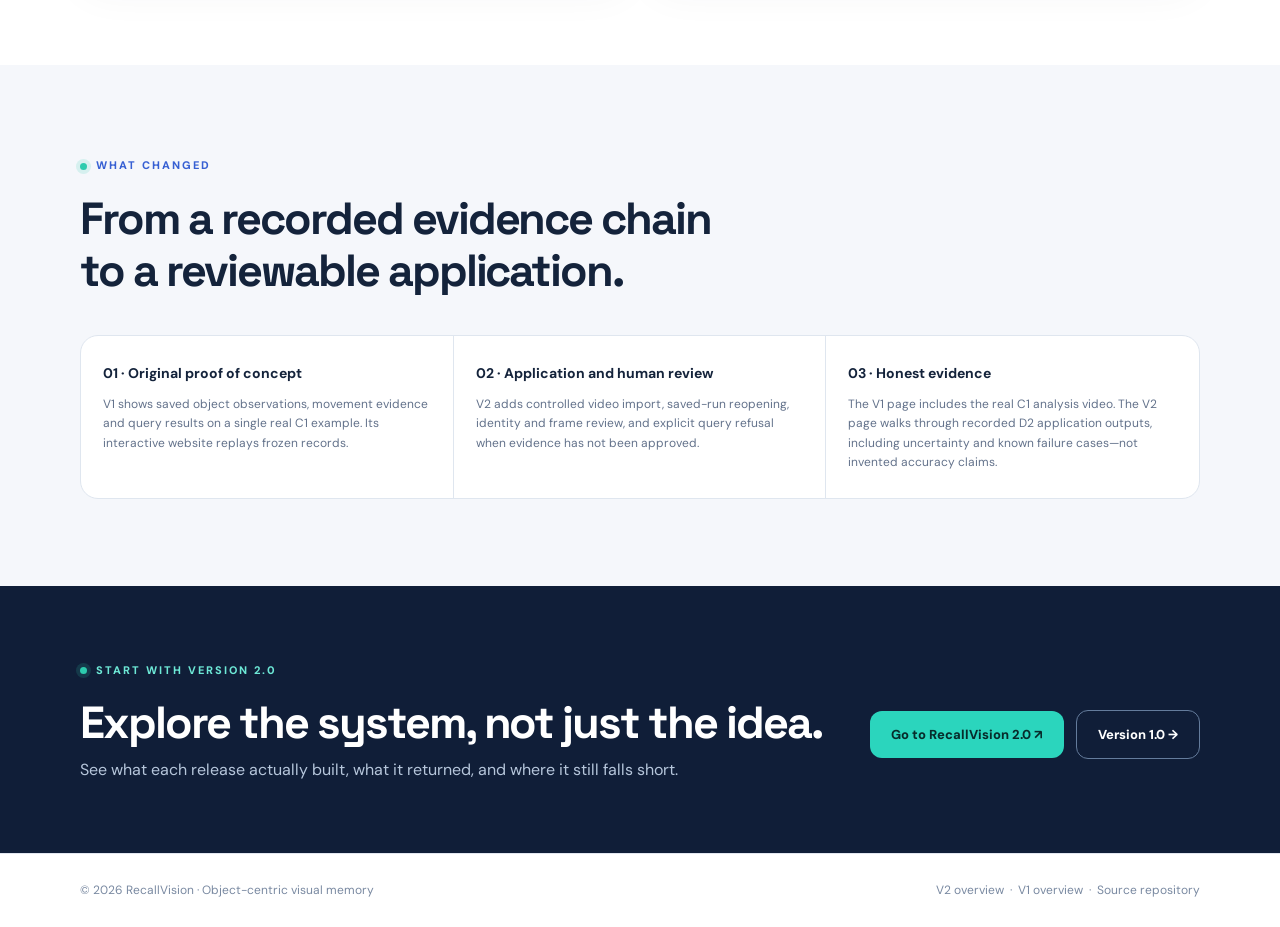
==== commit 30fa3674: "site: simplify homepage and feature V2/V1 as parallel versions" ====
--- a/index.html
+++ b/index.html
@@ -1,142 +1,67 @@
 <!doctype html>
 <html lang="en">
 <head>
-  <meta charset="utf-8">
-  <meta name="viewport" content="width=device-width, initial-scale=1">
-  <meta name="description" content="RecallVision 2.0 — evidence-aware visual memory with identity review, trusted queries, and source-linked answers.">
-  <meta name="theme-color" content="#f7f9fc">
-  <meta property="og:title" content="RecallVision 2.0 — Visual memory you can verify">
-  <meta property="og:description" content="Explore structured visual memory, event timelines, and evidence-grounded video questions.">
-  <title>RecallVision 2.0 — Evidence-Aware Visual Memory</title>
-  <link rel="stylesheet" href="style.css">
+<meta charset="utf-8"><meta name="viewport" content="width=device-width,initial-scale=1">
+<meta name="theme-color" content="#f5f7fb">
+<meta name="description" content="RecallVision: object-centric visual memory from recorded C1 results (V1) to an evidence-aware Analyze → Explore → Ask workflow (V2). Explore both versions and their real outcomes.">
+<meta property="og:title" content="RecallVision — From video to visual memory">
+<meta property="og:description" content="Explore RecallVision 2.0 and 1.0 side by side: product workflow, recorded evaluations and the real C1 video demo.">
+<title>RecallVision — Video to Visual Memory</title>
+<link rel="stylesheet" href="pages.css">
 </head>
 <body>
-  <header class="site-header" id="top">
-    <div class="container header-inner">
-      <a class="brand" href="#top" aria-label="RecallVision home"><span class="brand-mark">R<span>V</span></span><span class="brand-name">Recall<span>Vision</span></span></a>
-      <nav class="primary-nav" aria-label="Main navigation">
-        <a href="#overview">Overview</a><a href="v2/">Explore V2</a><a href="#demo">V1 interactive demo</a><a href="case-studies/">C1 video</a><a href="#method">Architecture</a>
-      </nav>
-      <a class="nav-code" href="https://github.com/suibianba12138/RecallVision-Course" target="_blank" rel="noopener noreferrer">GitHub <span aria-hidden="true">↗</span></a>
-      <button class="mobile-menu" id="menuToggle" type="button" aria-label="Toggle navigation" aria-expanded="false"><span></span><span></span><span></span></button>
-    </div>
-  </header>
-  <main>
-    <section class="hero" id="overview">
-      <div class="hero-halo"></div><div class="hero-lines"></div>
-      <div class="container hero-grid">
-        <div class="hero-copy">
-          <div class="eyebrow"><span class="eyebrow-dot"></span> RECALLVISION 2.0 <span class="tiny-slash">/</span> EVIDENCE-AWARE MEMORY</div>
-          <h1>Video holds moments.<br><em>Build memories<br>you can verify.</em></h1>
-          <p class="hero-desc">RecallVision 2.0 brings video analysis, persistent identity review, reversible evidence decisions, and trusted historical queries into a local Analyze → Explore → Ask workflow.</p>
-          <div class="hero-actions"><a class="btn btn-primary" href="v2/">Explore RecallVision 2.0 <span aria-hidden="true">↗</span></a><a class="btn btn-outline" href="case-studies/">Watch the V1 C1 demo <span aria-hidden="true">↗</span></a></div>
-          <div class="hero-footnote"><span class="mini-icon">✳</span> Trusted WHERE / WHEN / BEFORE <span class="foot-separator"></span> Human review <span class="foot-separator"></span> Local analysis</div>
-        </div>
-        <div class="hero-visual" aria-label="Illustration of video memory and evidence retrieval">
-          <div class="visual-orbit orbit-one"></div><div class="visual-orbit orbit-two"></div>
-          <div class="floating-chip top-chip"><span class="chip-pulse"></span> EVENT REGISTERED <b>03.07–03.30s</b></div>
-          <div class="memory-shell">
-            <div class="memory-titlebar"><div class="memory-dots"><i></i><i></i><i></i></div><span>VISUAL MEMORY / OBJECT 001</span><span>⌁</span></div>
-            <div class="memory-figure">
-              <div class="figure-grid"></div><div class="figure-box"><span class="box-anchor a1"></span><span class="box-anchor a2"></span><span class="box-anchor a3"></span><span class="box-anchor a4"></span><div class="bottle-art"><div class="bottle-cap"></div><div class="bottle-neck"></div><div class="bottle-body"><span></span></div></div><span class="box-tag">BOTTLE · 001</span></div>
-              <div class="figure-stamp">FRAME 0152 <span>05.07s</span></div>
-            </div>
-            <div class="memory-readout"><span>LAST OBSERVED</span><strong>center_region</strong><div class="readout-line"><span class="readout-dot"></span><span class="readout-dot"></span><span class="readout-dot active"></span></div></div>
-          </div>
-          <div class="floating-chip bottom-chip"><span class="answer-symbol">↳</span><div><small>QUERY RESOLVED</small><b>Evidence linked ✓</b></div></div>
-          <div class="hero-visual-label">ILLUSTRATIVE V1 OBJECT RECORD · NOT A REAL V2 SCREENSHOT</div>
-        </div>
-      </div>
-    </section>
-
-    <section class="quick-facts"><div class="container quick-grid">
-      <div class="fact"><strong>02<span> / project version</span></strong><p>Evidence-aware visual memory</p></div>
-      <div class="fact"><strong>03<span> / trusted queries</span></strong><p>WHERE · WHEN · BEFORE</p></div>
-      <div class="fact"><strong>416<span> / regression passed</span></strong><p>7 skipped · browser QA pending</p></div>
-      <div class="fact fact-note"><span class="fact-caps">RESEARCH SCOPE</span><p>V2 is an engineering prototype; E1 found 0/5 targets automatically resolved.</p></div>
-    </div></section>
-
-    <section class="section method-section" id="v2-overview"><div class="container"><div class="section-head"><div><div class="section-kicker">01 <span></span> WHAT'S NEW IN 2.0</div><h2>Analyze. Explore.<br><i>Ask with evidence.</i></h2></div><p class="section-intro">V2 extends the original object-memory prototype with a local analysis app, persistent identity correction, reversible evidence review and three trusted historical queries.</p></div><div class="method-grid"><div class="method-card"><div class="method-top"><span>01 / ANALYZE</span><b>◩</b></div><h3>Video into candidates</h3><p>Import a supported local video or reopen a saved run. The local pipeline detects objects and assembles candidate histories.</p><div class="method-tag">Local Streamlit · YOLO11n · ByteTrack</div></div><div class="method-card"><div class="method-top"><span>02 / EXPLORE</span><b>◎</b></div><h3>Review visual memory</h3><p>Inspect tracklets, persistent identities and events. Confirm, reject or revoke review decisions without rewriting raw observations.</p><div class="method-tag">Identity overlay · Evidence review</div></div><div class="method-card"><div class="method-top"><span>03 / ASK</span><b>↗</b></div><h3>Trusted retrospective QA</h3><p>WHERE, WHEN and BEFORE read reviewed memory and link supported answers to frames and timestamps.</p><div class="method-tag">Trusted D1 query path</div></div><div class="method-card"><div class="method-top"><span>04 / VERIFY</span><b>≋</b></div><h3>Preserve uncertainty</h3><p>Ambiguity, missing detections and unreviewed events are not disguised as confident answers. E1 diagnosed substantial real-video limitations.</p><div class="method-tag">Evidence first · Explicit limitations</div></div></div><p style="margin-top:28px"><a class="btn btn-primary" href="v2/">Explore the full V2 system →</a></p></div></section><section class="section demo-section" id="demo">
-      <div class="container">
-        <div class="section-head dark-head"><div><div class="section-kicker light-kicker">02 <span></span> V1 / RECORDED COURSE ARCHIVE</div><h2>Ask what happened.<br><i>See the evidence.</i></h2></div><p class="section-intro">The following is the preserved V1 C1 replay, not the V2 trusted query app. Explore four genuine recorded answers from the development example. Select a question to navigate its event, state record, and timestamp.</p></div>
-        <div class="demo-mode-banner"><div><span class="live-dot"></span><b>RECORDED ARTIFACT EXPLORER</b><span class="banner-divider">·</span><span>Interactive visualization of precomputed C1 records — not fresh inference</span></div><span class="source-badge">SOURCE: PIXABAY BOTTLE / 7.91s</span></div>
-        <div class="demo-workspace">
-          <div class="workspace-left">
-            <div class="workspace-topline"><span><span class="panel-index">01</span> Video & temporal evidence</span><span id="mediaMode" class="panel-status">SCHEMATIC VIEW</span></div>
-            <div class="media-viewport" id="mediaViewport">
-              <video id="sourceVideo" preload="metadata" playsinline muted aria-label="Optional original bottle video"></video>
-              <div class="schematic-scene" id="schematicScene" aria-label="Schematic illustration; not an original video frame">
-                <div class="scene-grain"></div><div class="scene-window"></div><div class="scene-sun"></div><div class="scene-table"><div class="table-top"></div><div class="table-base"></div></div>
-                <div class="scene-object" id="sceneBottle"><span class="scene-cap"></span><span class="scene-neck"></span><span class="scene-body"><i></i></span></div>
-                <div class="scene-label">ILLUSTRATIVE SCENE <span>NOT RECORDED FOOTAGE</span></div>
-              </div>
-              <div class="zones-overlay"><span>LEFT</span><span>CENTER</span><span>RIGHT</span></div>
-              <div class="recording-hud"><span>◉</span> C1 // RECORDED DATA <span id="hudFrame">FRAME 0092</span></div>
-              <div class="frame-time" id="frameTime">03.070 <small>/ 07.908s</small></div>
-            </div>
-            <div class="player-controls">
-              <button id="playToggle" class="play-toggle" aria-label="Play or pause scene">▶</button>
-              <span class="player-time" id="playerTime">03.07s</span>
-              <input id="scrubber" aria-label="Scrub through the video timeline" type="range" min="0" max="7.9079" step="0.01" value="3.0697">
-              <span class="player-duration">07.91s</span>
-            </div>
-            <div class="evidence-strip">
-              <div class="evidence-strip-header"><span>EVIDENCE POINTS <small>Click to inspect</small></span><span class="data-pill">3 FRAME REFERENCES</span></div>
-              <div class="frame-cards" id="frameCards">
-                <button class="frame-card" type="button" data-frame="92"><span class="frame-icon">01</span><strong>Frame 092</strong><small>3.0697s · left</small><i></i></button>
-                <button class="frame-card" type="button" data-frame="99"><span class="frame-icon">02</span><strong>Frame 099</strong><small>3.3033s · center</small><i></i></button>
-                <button class="frame-card" type="button" data-frame="152"><span class="frame-icon">03</span><strong>Frame 152</strong><small>5.0717s · center</small><i></i></button>
-              </div>
-            </div>
-            <div class="clip-tools"><label class="clip-button" for="videoFile">＋ Load exact original MP4 (optional)</label><input type="file" accept="video/mp4,video/webm,video/*" id="videoFile" hidden><a href="https://pixabay.com/videos/bottle-hands-water-liquid-table-82261/" target="_blank" rel="noopener noreferrer">Original source ↗</a><span id="clipNotice">Published C1 analysis video loads automatically.</span></div>
-          </div>
-          <div class="workspace-right">
-            <div class="workspace-topline"><span><span class="panel-index">02</span> Memory query</span><span class="panel-status query-status"><span></span> C1 FIXTURE</span></div>
-            <div class="query-prompt">What would you like to recall?</div>
-            <div class="query-options" role="group" aria-label="Choose a recorded question">
-              <button class="query-option active" data-query="where" type="button"><span class="q-number">01</span><span class="q-text"><b>Where was the bottle last seen?</b><small>WHERE_OBJECT</small></span><span class="q-arrow">↗</span></button>
-              <button class="query-option" data-query="when" type="button"><span class="q-number">02</span><span class="q-text"><b>When did the bottle move?</b><small>WHEN_OBJECT_MOVED</small></span><span class="q-arrow">↗</span></button>
-              <button class="query-option" data-query="before" type="button"><span class="q-number">03</span><span class="q-text"><b>Where was it before moving?</b><small>WHERE_OBJECT_BEFORE</small></span><span class="q-arrow">↗</span></button>
-              <button class="query-option" data-query="who" type="button"><span class="q-number">04</span><span class="q-text"><b>Who moved the bottle?</b><small>WHO_MOVED_OBJECT</small></span><span class="q-arrow">↗</span></button>
-            </div>
-            <div class="answer-pane" aria-live="polite">
-              <div class="answer-top"><div class="answer-label">RETRIEVED ANSWER</div><span class="answer-validated"><span>✓</span> RECORDED RESULT</span></div>
-              <h3 id="answerHeadline">Center region</h3><p id="answerText">The bottle was last observed in the center region at 5.07 seconds.</p>
-              <div class="answer-meta"><div><span>SUPPORT</span><b id="answerSupport">Frame 152 · 5.0717s</b></div><div><span>ENTITY</span><b id="answerEntity">obj:bottle:0001</b></div></div>
-              <button class="jump-evidence" id="jumpEvidence" type="button">Jump to supporting frame <span>→</span></button>
-            </div>
-          </div>
-        </div>
-        <div class="memory-panel"><div class="memory-panel-head"><div><span class="panel-index">03</span> <strong>Object memory</strong><small>obj:bottle:0001</small></div><span>OBSERVED STATES ONLY</span></div>
-          <div class="memory-timeline"><div class="timeline-scale"><span>0s</span><span>2s</span><span>4s</span><span>6s</span><span>7.91s</span></div><div class="timeline-track"><div class="state-block block-left" id="leftBlock"><span>LEFT REGION</span></div><div class="event-block" id="eventBlock"><span>MOVE_OBJECT</span></div><div class="state-block block-center" id="centerBlock"><span>CENTER REGION</span></div><span class="timeline-cursor" id="timelineCursor"></span></div>
-            <div class="timeline-key"><span><i class="key-left"></i> State 1 <em>2.30–3.07s</em></span><span><i class="key-event"></i> Movement evidence <em>3.07–3.30s</em></span><span><i class="key-center"></i> State 2 <em>3.30–5.07s</em></span></div></div>
-        </div>
-        <p class="demo-disclaimer"><span>ⓘ</span> If no local MP4 is loaded, the player shows a labeled schematic illustration. The answer/timestamp values come from the publicly documented C1 records. WHO attribution uses a previously authorized artifact; no VLM runs here.</p>
-      </div>
-    </section>
-
-    <section class="section method-section" id="method"><div class="container">
-      <div class="section-head"><div><div class="section-kicker">03 <span></span> V1 PIPELINE</div><h2>From pixels to<br><i>persistent memory.</i></h2></div><p class="section-intro">A modular, inspectable pipeline separates expensive offline perception from lightweight, evidence-grounded query retrieval.</p></div>
-      <div class="method-flow"><div class="flow-pill">VIDEO INPUT <span>→</span></div><div class="flow-pill">PERCEPTION <span>→</span></div><div class="flow-pill">PERSISTENT ENTITIES <span>→</span></div><div class="flow-pill">STATE + EVENT MEMORY <span>→</span></div><div class="flow-pill is-final">QUERY + EVIDENCE ↗</div></div>
-      <div class="method-grid"><div class="method-card"><div class="method-top"><span>01 / PERCEIVE</span><b>◩</b></div><h3>Detect & track</h3><p>YOLO11n provides frame-level detections; ByteTrack associates short-term observations across time.</p><div class="method-tag">YOLO11n · ByteTrack</div></div>
-      <div class="method-card"><div class="method-top"><span>02 / CONSOLIDATE</span><b>◎</b></div><h3>Build identity</h3><p>Tracklets are organized into persistent entity hypotheses. Ambiguous identity is retained rather than guessed.</p><div class="method-tag">P2A-R1 · Persistent entities</div></div>
-      <div class="method-card"><div class="method-top"><span>03 / REMEMBER</span><b>≋</b></div><h3>Record states & events</h3><p>Observed spatial states and evidence-bounded transitions become timestamped memory records.</p><div class="method-tag">P2B · P2C · P2D</div></div>
-      <div class="method-card"><div class="method-top"><span>04 / RETRIEVE</span><b>↗</b></div><h3>Answer with evidence</h3><p>Typed queries read the stored state, event, and authorized-attribution records—without rerunning perception.</p><div class="method-tag">Four query contracts</div></div></div>
-      <div class="principle"><span class="principle-symbol">“</span><blockquote>Answers should point back to the observation—not outrun the evidence.</blockquote><span>RECALLVISION DESIGN PRINCIPLE</span></div>
-    </div></section>
-
-    <section class="section results-section" id="results"><div class="container">
-<div class="section-head"><div><div class="section-kicker">04 <span></span> V1 C1 RECORDED RESULTS</div><h2>From detection<br><i>to historical answers.</i></h2></div><p class="section-intro">Follow one real development video, its recorded object memory, and four evidence-grounded query outcomes.</p></div>
-<div class="results-grid">
-<div class="result-card success-result"><div class="result-head"><span>01 / PERCEPTION</span><span class="result-indicator">● RECORDED</span></div><div class="result-hero">48<span> observations</span></div><h3>Tracked bottle</h3><p>Recorded YOLO11n and ByteTrack bounding boxes appear only on the exact source frames with observations.</p><div class="result-footer"><span>REAL C1 VIDEO</span><span>7.91 seconds</span></div></div>
-<div class="result-card success-result"><div class="result-head"><span>02 / MEMORY</span><span class="result-indicator">● RECORDED</span></div><div class="result-hero">07<span> → 01</span></div><h3>Persistent entity</h3><p>Seven short-term track IDs consolidated into one bottle identity, two state segments and one evidence-supported movement interval.</p><div class="result-footer"><span>LEFT → CENTER</span><span>3.07–3.30 s</span></div></div>
-<div class="result-card success-result"><div class="result-head"><span>03 / QUERY</span><span class="result-indicator">● RECORDED PASS</span></div><div class="result-hero">04<span>/04</span></div><h3>Historical queries</h3><p>WHERE, WHEN, BEFORE and pre-authorized WHO show the saved answer alongside the corresponding time-linked evidence.</p><div class="result-footer"><span>C1 ARTIFACT REPLAY</span><span>Not new inference</span></div></div>
-</div><div class="limits-band"><div><strong>What this demo shows</strong><p>A recorded C1 object-memory pipeline with genuine observations and query evidence.</p></div><span class="limits-separator"></span><div><strong>Scope</strong><p>This is a development-artifact replay, not evidence of reliable general-purpose long-video or new-video QA.</p></div></div>
+<header class="topbar"><div class="wrap topbar-inner">
+<a class="logo" href="./" aria-label="RecallVision home"><span class="logo-mark">R<b>V</b></span>RecallVision</a>
+<nav class="navlinks" aria-label="Main navigation"><a class="active" href="./">Overview</a><a href="v2/">Version 2.0</a><a href="v1/">Version 1.0</a><a class="minor" href="#versions">Compare</a></nav>
+<a class="github-link" href="https://github.com/suibianba12138/RecallVision-Course" target="_blank" rel="noopener noreferrer">GitHub ↗</a>
+</div></header>
+<main>
+<section class="home-hero" id="overview"><div class="wrap hero-grid">
+<div>
+<div class="eyebrow">Computer vision · course project</div>
+<h1>From seeing<br>to <span class="hero-accent">remembering.</span></h1>
+<p class="lead">RecallVision explores how video observations can become searchable object histories, event records, and answers linked to visual evidence. Follow the project from its recorded V1 demonstration to the evidence-aware V2 application.</p>
+<div class="btnrow"><a class="btn btn-primary" href="v2/">Explore V2 <span aria-hidden="true">↗</span></a><a class="btn btn-secondary" href="v1/">Explore V1 <span aria-hidden="true">→</span></a></div>
+<p class="hero-note">Two distinct versions · separate evidence and limitations · no simulated live inference</p>
+</div>
+<div class="showcase-window" aria-label="Illustrative diagram of the visual-memory workflow, not an application screenshot">
+<div class="window-top"><span class="dots"><i></i><i></i><i></i></span><span>RECALLVISION / SYSTEM OVERVIEW</span><span>↗</span></div>
+<div class="window-body"><div class="mini-kicker">HOW VISUAL MEMORY WORKS</div><h3>Observe. Remember. Retrieve.</h3>
+<div class="flow-row">
+<div class="flow-item"><em>◩</em><strong>Video</strong><small>Visual evidence</small></div>
+<div class="flow-item"><em>◎</em><strong>Memory</strong><small>States + events</small></div>
+<div class="flow-item"><em>↗</em><strong>Answers</strong><small>Time-linked</small></div>
+</div>
+<div class="window-foot">Conceptual illustration · see each version for recorded results</div>
+</div></div>
 </div></section>
-
-<section class="outro"><div class="container outro-inner"><div class="outro-lines"></div><div class="section-kicker light-kicker">RECALLVISION 2.0 / COURSE PROJECT</div><h2>Give every video<br><i>a memory.</i></h2><p>Explore the V2 workflow and the preserved C1 recorded demonstration. V2 source publication remains a separate release gate.</p><div class="outro-actions"><a class="btn btn-white" href="v2/" target="_blank" rel="noopener noreferrer">Explore V2 <span>↗</span></a><a class="btn btn-glass" href="https://github.com/suibianba12138/RecallVision-Course/blob/main/docs/ARCHITECTURE.md" target="_blank" rel="noopener noreferrer">Read the architecture <span>↗</span></a></div></div></section>
-  </main>
-  <footer class="site-footer"><div class="container footer-inner"><div class="footer-brand"><span class="brand-mark small">R<span>V</span></span><span>RecallVision <small>· structured visual memory</small></span></div><p>Course prototype · © 2026 <span>·</span> C1 evidence linked to recorded artifacts</p><a href="https://pixabay.com/videos/bottle-hands-water-liquid-table-82261/" target="_blank" rel="noopener noreferrer">Original video credit: AldoRafa / Pixabay ↗</a></div></footer>
-  <script src="script.js"></script>
-</body>
-</html>+<section class="section versions" id="versions"><div class="wrap">
+<div class="section-heading"><div class="eyebrow">Explore the evolution</div><h2>Two versions, two different milestones.</h2><p>Each version has its own page, results, and boundaries. V2 is the primary showcase; V1 is preserved as the original recorded course demonstration.</p></div>
+<div class="version-grid">
+<article class="version-card v2">
+<div class="version-icon" aria-hidden="true">◎</div><div class="version-label">02 / PRIMARY SHOWCASE</div>
+<h3>RecallVision 2.0</h3>
+<p>An evidence-aware local application: upload a video, inspect object candidates, review uncertain observations and movement events, then ask trusted historical questions.</p>
+<div class="version-features"><span>Analyze → Explore → Ask</span><span>Identity review</span><span>Trusted queries</span><span>Real D2 run records</span></div>
+<a class="btn btn-mint" href="v2/">Explore V2 workflow and actual results ↗</a>
+<div class="capability">Recorded engineering milestone · real-video reliability remains limited · V2 source not yet public</div>
+</article>
+<article class="version-card v1">
+<div class="version-icon" aria-hidden="true">▶</div><div class="version-label">01 / RECORDED FOUNDATION</div>
+<h3>RecallVision 1.0</h3>
+<p>The original object-memory pipeline, demonstrated with the real 7.91-second C1 bottle video and four recorded, evidence-linked query routes.</p>
+<div class="version-features"><span>Real C1 video</span><span>Recorded timeline</span><span>Four query types</span><span>Interactive replay</span></div>
+<a class="btn btn-secondary" href="v1/">Explore V1 demo and results ↗</a>
+<div class="capability">Frozen development-artifact replay · original V1 source available in the public repository</div>
+</article>
+</div></div></section>
+<section class="section difference"><div class="wrap"><div class="section-heading"><div class="eyebrow">What changed</div><h2>From a recorded evidence chain<br>to a reviewable application.</h2></div>
+<div class="compare">
+<div><strong>01 · Original proof of concept</strong><p>V1 shows saved object observations, movement evidence and query results on a single real C1 example. Its interactive website replays frozen records.</p></div>
+<div><strong>02 · Application and human review</strong><p>V2 adds controlled video import, saved-run reopening, identity and frame review, and explicit query refusal when evidence has not been approved.</p></div>
+<div><strong>03 · Honest evidence</strong><p>The V1 page includes the real C1 analysis video. The V2 page walks through recorded D2 application outputs, including uncertainty and known failure cases—not invented accuracy claims.</p></div>
+</div></div></section>
+<section class="cta"><div class="wrap cta-grid"><div><div class="eyebrow" style="color:#6de8d6">Start with version 2.0</div><h2>Explore the system, not just the idea.</h2><p>See what each release actually built, what it returned, and where it still falls short.</p></div><div class="btnrow"><a class="btn btn-mint" href="v2/">Go to RecallVision 2.0 ↗</a><a class="btn btn-ghost" href="v1/">Version 1.0 →</a></div></div></section>
+</main>
+<footer class="footer"><div class="wrap footinner"><span>© 2026 RecallVision · Object-centric visual memory</span><span><a href="v2/">V2 overview</a> &nbsp;·&nbsp; <a href="v1/">V1 overview</a> &nbsp;·&nbsp; <a href="https://github.com/suibianba12138/RecallVision-Course">Source repository</a></span></div></footer>
+</body></html>
--- a/pages.css
+++ b/pages.css
@@ -0,0 +1,17 @@
+@import url('https://fonts.googleapis.com/css2?family=DM+Sans:wght@400;500;600;700;800&family=Space+Grotesk:wght@400;500;600;700&display=swap');
+:root{--ink:#14233b;--muted:#63728b;--surface:#fff;--bg:#f5f7fb;--line:#dfe6ef;--navy:#101c35;--mint:#2bd5bd;--blue:#4a69ee;--r:22px}
+*{box-sizing:border-box}html{scroll-behavior:smooth}body{margin:0;background:var(--bg);font-family:'DM Sans',system-ui,-apple-system,'Segoe UI',sans-serif;color:var(--ink);line-height:1.62;-webkit-font-smoothing:antialiased}a{color:inherit;text-decoration:none}button{font:inherit;cursor:pointer}button:focus-visible,a:focus-visible{outline:3px solid #4a69ee;outline-offset:4px}::selection{background:#c4fcf0;color:var(--navy)}
+.wrap{max-width:1180px;margin:auto;padding:0 30px}
+.topbar{position:sticky;top:0;z-index:30;background:rgba(255,255,255,.91);backdrop-filter:blur(18px);border-bottom:1px solid rgba(220,229,241,.92)}.topbar-inner{display:flex;align-items:center;justify-content:space-between;gap:26px;min-height:74px}.logo{display:flex;gap:12px;align-items:center;font-family:'Space Grotesk',sans-serif;font-weight:700;font-size:19px;letter-spacing:-.9px}.logo-mark{width:39px;height:39px;background:var(--navy);color:white;border-radius:12px;display:grid;place-items:center;font-size:14px;letter-spacing:-2px;padding-right:2px}.logo-mark b{color:var(--mint)}.navlinks{display:flex;align-items:center;gap:27px}.navlinks a{font-size:13px;font-weight:700;color:#64748d}.navlinks a:hover,.navlinks a.active{color:#244dd1}.github-link{border:1px solid var(--line);padding:10px 15px;border-radius:11px;font-size:12px;font-weight:800;background:#fff}
+.eyebrow{display:inline-flex;align-items:center;gap:9px;text-transform:uppercase;font-size:11px;letter-spacing:.18em;font-weight:800;color:#3760d3}.eyebrow:before{content:"";width:7px;height:7px;border-radius:100%;background:#2dcbae;box-shadow:0 0 0 4px #2dcbae28}
+h1,h2,h3,p{margin-top:0}h1,h2,h3{font-family:'Space Grotesk',sans-serif}h1{font-size:clamp(43px,6.5vw,78px);line-height:1.095;letter-spacing:-.063em;font-weight:700;margin:22px 0 25px}h2{font-size:clamp(29px,3.8vw,45px);line-height:1.17;letter-spacing:-.045em;margin:15px 0 19px}h3{font-size:22px;letter-spacing:-.035em;line-height:1.28}.lead{font-size:17px;line-height:1.85;color:#63738c;max-width:660px}.lead-small{font-size:15px;line-height:1.8;color:var(--muted)}.muted{color:var(--muted)}.small{font-size:13px}.caps{font-size:10px;letter-spacing:.14em;font-weight:800;text-transform:uppercase}
+.btnrow{display:flex;gap:12px;align-items:center;flex-wrap:wrap;margin-top:29px}.btn{display:inline-flex;gap:15px;align-items:center;justify-content:center;padding:13px 21px;border-radius:12px;font-size:13px;font-weight:800;transition:transform .2s,box-shadow .2s}.btn:hover{transform:translateY(-2px)}.btn-primary{background:var(--navy);color:white;box-shadow:0 13px 28px #192b4b24}.btn-secondary{background:white;border:1px solid #d7e0ed;color:#274066}.btn-mint{background:var(--mint);color:#072c2b}.btn-ghost{border:1px solid #647c9c;color:white}.btn-sm{padding:10px 15px}
+.home-hero{padding:95px 0 85px;position:relative;overflow:hidden;background:radial-gradient(ellipse 45% 65% at 92% 16%,#c6e9e925,transparent 90%),linear-gradient(180deg,#fbfcff,#f5f7fb)}.home-hero .hero-grid{display:grid;grid-template-columns:1.05fr .95fr;gap:60px;align-items:center}.hero-accent{color:#2e71a5}.hero-note{color:#72829a;font-size:12px;font-weight:600;margin-top:24px}.showcase-window{background:var(--navy);padding:17px;border-radius:25px;box-shadow:0 40px 95px #1a294d2c;position:relative;transform:rotate(1deg)}.showcase-window:after{content:"";position:absolute;inset:15px -12px -12px 12px;border:1px solid #67d6d264;border-radius:25px;z-index:-1}.window-top{display:flex;justify-content:space-between;align-items:center;color:#aebdd0;font:700 10px 'Space Grotesk',sans-serif;letter-spacing:.09em;margin:0 3px 15px}.dots{display:inline-flex;gap:6px}.dots i{display:block;width:7px;height:7px;border-radius:99px;background:#526680}.dots i:first-child{background:#61d1c1}.window-body{border-radius:17px;background:#1b2b49;color:#f5f9ff;padding:24px}.window-body .mini-kicker{font-size:11px;color:#61ddcc;font-weight:800;letter-spacing:.1em}.window-body h3{margin:8px 0 18px;font-size:23px}.flow-row{display:grid;grid-template-columns:1fr 1fr 1fr;gap:10px}.flow-item{border:1px solid #3c506d;border-radius:12px;padding:13px 10px;background:#ffffff08}.flow-item strong{display:block;font-size:12px}.flow-item small{font-size:10px;color:#a5b5cf}.flow-item em{display:block;font-style:normal;color:var(--mint);font-size:20px;margin-bottom:7px}.window-foot{margin-top:19px;padding-top:14px;display:flex;align-items:center;gap:9px;border-top:1px solid #3c506d;font-size:11px;color:#d0dfed}.window-foot:before{content:"";width:7px;height:7px;background:#46dfbd;border-radius:50%}
+.section{padding:87px 0}.section-heading{max-width:780px;margin-bottom:37px}.section-heading p{color:var(--muted)}.versions{background:white}.version-grid{display:grid;grid-template-columns:1fr 1fr;gap:22px}.version-card{border:1px solid var(--line);border-radius:24px;padding:35px;position:relative;overflow:hidden;min-height:460px;display:flex;flex-direction:column;box-shadow:0 16px 42px #18304d0b}.version-card h3{font-size:35px;letter-spacing:-.055em;margin:20px 0 12px}.version-card p{font-size:14px;color:#64748c;max-width:420px}.version-card.v2{background:linear-gradient(135deg,#10203b,#173759);color:white;border-color:#173759}.version-card.v2 p{color:#c4d3e3}.version-card.v1{background:linear-gradient(145deg,#f9fbff,#ecf2fb)}.version-label{font-size:12px;letter-spacing:.19em;font-weight:800}.v2 .version-label{color:#68ecd6}.v1 .version-label{color:#526ed3}.version-features{display:flex;flex-wrap:wrap;gap:7px;margin:20px 0 30px}.version-features span{font-size:11px;padding:7px 10px;border-radius:8px;border:1px solid #ced9e5;color:#52647f;font-weight:700}.v2 .version-features span{color:#c8eeea;border-color:#5c8297}.version-card .btn{margin-top:auto;align-self:flex-start}.version-card .capability{font-size:12px;line-height:1.65;margin-top:15px}.v2 .capability{color:#99bacc}.v1 .capability{color:#8090a6}.version-icon{width:53px;height:53px;border-radius:16px;background:#ffffff1a;display:grid;place-items:center;font-size:27px}.v1 .version-icon{background:#dfe8ff;color:#4264d5}
+.difference{background:#f5f7fb}.compare{display:grid;grid-template-columns:1fr 1fr 1fr;border:1px solid var(--line);border-radius:18px;overflow:hidden;background:white}.compare>div{padding:26px 22px;border-right:1px solid var(--line)}.compare>div:last-child{border-right:0}.compare strong{display:block;font-size:14px;margin-bottom:10px}.compare p{font-size:12px;color:var(--muted);margin-bottom:0}
+.cta{background:#101e38;color:#fff;padding:70px 0}.cta-grid{display:flex;justify-content:space-between;align-items:center;gap:25px}.cta p{color:#b6c6db;margin-bottom:0}.cta h2{margin-bottom:7px}.footer{padding:27px 0;border-top:1px solid #e1e6ef;background:white}.footinner{display:flex;justify-content:space-between;align-items:center;gap:18px;font-size:12px;color:#7989a1}.footinner a:hover{color:#375cbe}
+.detail-hero{padding:85px 0 75px;background:#eef3fa}.detail-hero.v2-hero{color:white;background:radial-gradient(ellipse at 75% 25%,#26726a49,transparent 60%),linear-gradient(122deg,#0c1d35,#173659)}.detail-hero.v1-hero{background:linear-gradient(128deg,#e7eefc,#f5f8ff)}.detail-hero .lead{max-width:730px}.detail-hero.v2-hero .lead{color:#bdcfe1}.detail-hero.v2-hero .eyebrow{color:#82f0d7}.detail-hero h1{font-size:clamp(44px,6vw,70px)}.detail-hero h1 .accent{color:#58e1ce}.detail-hero.v1-hero h1 .accent{color:#456ad9}.detail-hero.v2-hero .btn-secondary{color:#203652}.hero-tags{display:flex;gap:9px;flex-wrap:wrap;margin:24px 0}.hero-tags span{font-size:11px;font-weight:700;border:1px solid #839ebf77;padding:7px 11px;border-radius:99px;color:inherit}.hero-tags .hot{border-color:#55cbbf;color:#55e4cc}
+.grid-3{display:grid;grid-template-columns:repeat(3,1fr);gap:17px}.grid-2{display:grid;grid-template-columns:repeat(2,1fr);gap:19px}.whitecard{padding:26px;border:1px solid var(--line);border-radius:18px;background:#fff}.whitecard h3{font-size:20px;margin:12px 0}.whitecard p{font-size:13px;color:#64758a;margin-bottom:0}.whitecard .index{font-size:11px;letter-spacing:.13em;color:#4e70ce;font-weight:800}.kpi{font:700 36px 'Space Grotesk',sans-serif;letter-spacing:-.05em}.kpi small{font:600 12px 'DM Sans',sans-serif;letter-spacing:0;color:var(--muted)}.detail-panel{background:white}.note{border-left:4px solid #4181db;padding:16px 20px;background:#f0f5fd;border-radius:0 12px 12px 0;color:#425873;font-size:13px}.note p:last-child{margin-bottom:0}
+.demo-shell{background:#101e36;color:white;border-radius:23px;padding:22px;box-shadow:0 28px 68px #132b4c2b}.demo-head{display:flex;justify-content:space-between;align-items:center;gap:12px;padding:5px 5px 18px;border-bottom:1px solid #34516e}.demo-head strong{font:700 15px 'Space Grotesk',sans-serif}.demo-head span{font-size:10px;letter-spacing:.1em;color:#89dacc;font-weight:800}.demo-toolbar{display:flex;flex-wrap:wrap;gap:9px;margin:21px 0}.toggle{background:#203756;color:#bccddd;border:1px solid #3a5775;border-radius:10px;padding:10px 16px;font-size:12px;font-weight:800}.toggle.active{background:#3de1c5;color:#0c2a34;border-color:#3de1c5}.workspace{display:grid;grid-template-columns:.9fr 1.1fr;gap:16px}.workspace .pane{border:1px solid #3c5573;border-radius:15px;padding:21px;background:#152b47}.pane-head{font-size:11px;letter-spacing:.11em;font-weight:800;color:#96adc8;margin-bottom:18px}.statline{display:flex;justify-content:space-between;gap:15px;border-bottom:1px solid #324760;padding:10px 0;font-size:13px}.statline b{color:#f0f7fc;font-weight:700;text-align:right}.statline span{color:#b3c9de}.statline:last-child{border-bottom:0}.query-buttons{display:flex;gap:6px;flex-wrap:wrap;margin:15px 0}.query-buttons button{border:1px solid #3c5673;border-radius:8px;padding:9px 12px;background:#12243e;color:#d9e7f7;font-size:11px;font-weight:800}.query-buttons button.active{background:#dfeeff;color:#12263f}.answer-box{background:#0f2138;border:1px solid #34516d;border-radius:11px;padding:20px}.status{display:inline-flex;padding:6px 10px;border-radius:8px;font-size:10px;font-weight:800;letter-spacing:.03em;background:#f6c7611c;color:#f1ce78;border:1px solid #d6aa5b63;overflow-wrap:anywhere}.status.ok{background:#38d9b31c;color:#7fe8d1;border-color:#38d9b363}.answer-box p{font-size:13px;color:#bfcede;margin:12px 0 0}.run-subnote{font-size:11px;color:#a1b7ca;margin-top:14px}.source-note{font-size:12px;color:#6a7d95;margin-top:18px}.workflow-steps{display:grid;grid-template-columns:repeat(3,1fr);gap:17px}.workflow-steps .whitecard{position:relative;min-height:195px}.workflow-steps .index{color:#2b6cbd}.media-card{background:#101e35;color:white;padding:18px;border-radius:18px;overflow:hidden}.media-card video{display:block;width:100%;height:auto;max-height:430px;background:#071323;object-fit:contain;border-radius:11px}.media-caption{font-size:12px;color:#a7c1d7;margin-top:16px;line-height:1.6}.fact-strip{display:grid;grid-template-columns:repeat(3,1fr);gap:12px}.fact-strip>div{padding:20px;border:1px solid var(--line);background:white;border-radius:14px}.fact-strip .kpi{font-size:30px}.fact-strip p{font-size:12px;color:var(--muted);margin:3px 0 0}
+.table-scroll{overflow:auto;border:1px solid var(--line);border-radius:15px;background:#fff}.table{width:100%;border-collapse:collapse;font-size:13px;min-width:580px}.table th,.table td{text-align:left;padding:17px 19px;border-bottom:1px solid var(--line);vertical-align:top}.table th{background:#f5f8fc;color:#53708f;font-size:11px;text-transform:uppercase;letter-spacing:.09em}.table tr:last-child td{border-bottom:0}.table td:first-child{font-weight:800;color:#142d49}.ref-link{color:#315fe1;text-decoration:underline;text-underline-offset:3px}.ref-link:hover{color:#1c3eac}
+@media(max-width:960px){.home-hero .hero-grid{gap:25px}.flow-row{gap:6px}.window-body{padding:17px}.compare{grid-template-columns:1fr}.compare>div{border-right:0;border-bottom:1px solid var(--line)}.compare>div:last-child{border:0}}@media(max-width:740px){.wrap{padding:0 19px}.topbar-inner{min-height:65px;gap:12px}.logo{font-size:16px}.logo-mark{width:34px;height:34px}.navlinks{gap:12px}.navlinks a{font-size:11px}.github-link{display:none}.home-hero{padding:67px 0}.home-hero .hero-grid,.version-grid,.workspace,.grid-3,.grid-2,.workflow-steps,.fact-strip{grid-template-columns:1fr}.showcase-window{transform:none;max-width:470px}.home-hero .hero-grid{gap:45px}.section{padding:63px 0}.version-card{min-height:410px;padding:28px}.cta-grid{display:block}.cta-grid .btnrow{margin-top:25px}.detail-hero{padding:63px 0 58px}.demo-shell{padding:13px}.demo-head{padding:8px 8px 15px}.pane{padding:14px!important}.footinner{flex-direction:column;align-items:flex-start}.navlinks .minor{display:none}}@media(max-width:420px){.navlinks{gap:10px}.navlinks a{font-size:10px}.flow-item{padding:10px 7px}.flow-item strong{font-size:10px}.flow-item small{font-size:9px}.showcase-window{padding:11px}.window-body h3{font-size:20px}h1{font-size:41px}.btn{padding:12px 15px}}@media(prefers-reduced-motion:reduce){*,*:before,*:after{scroll-behavior:auto!important;transition:none!important}}
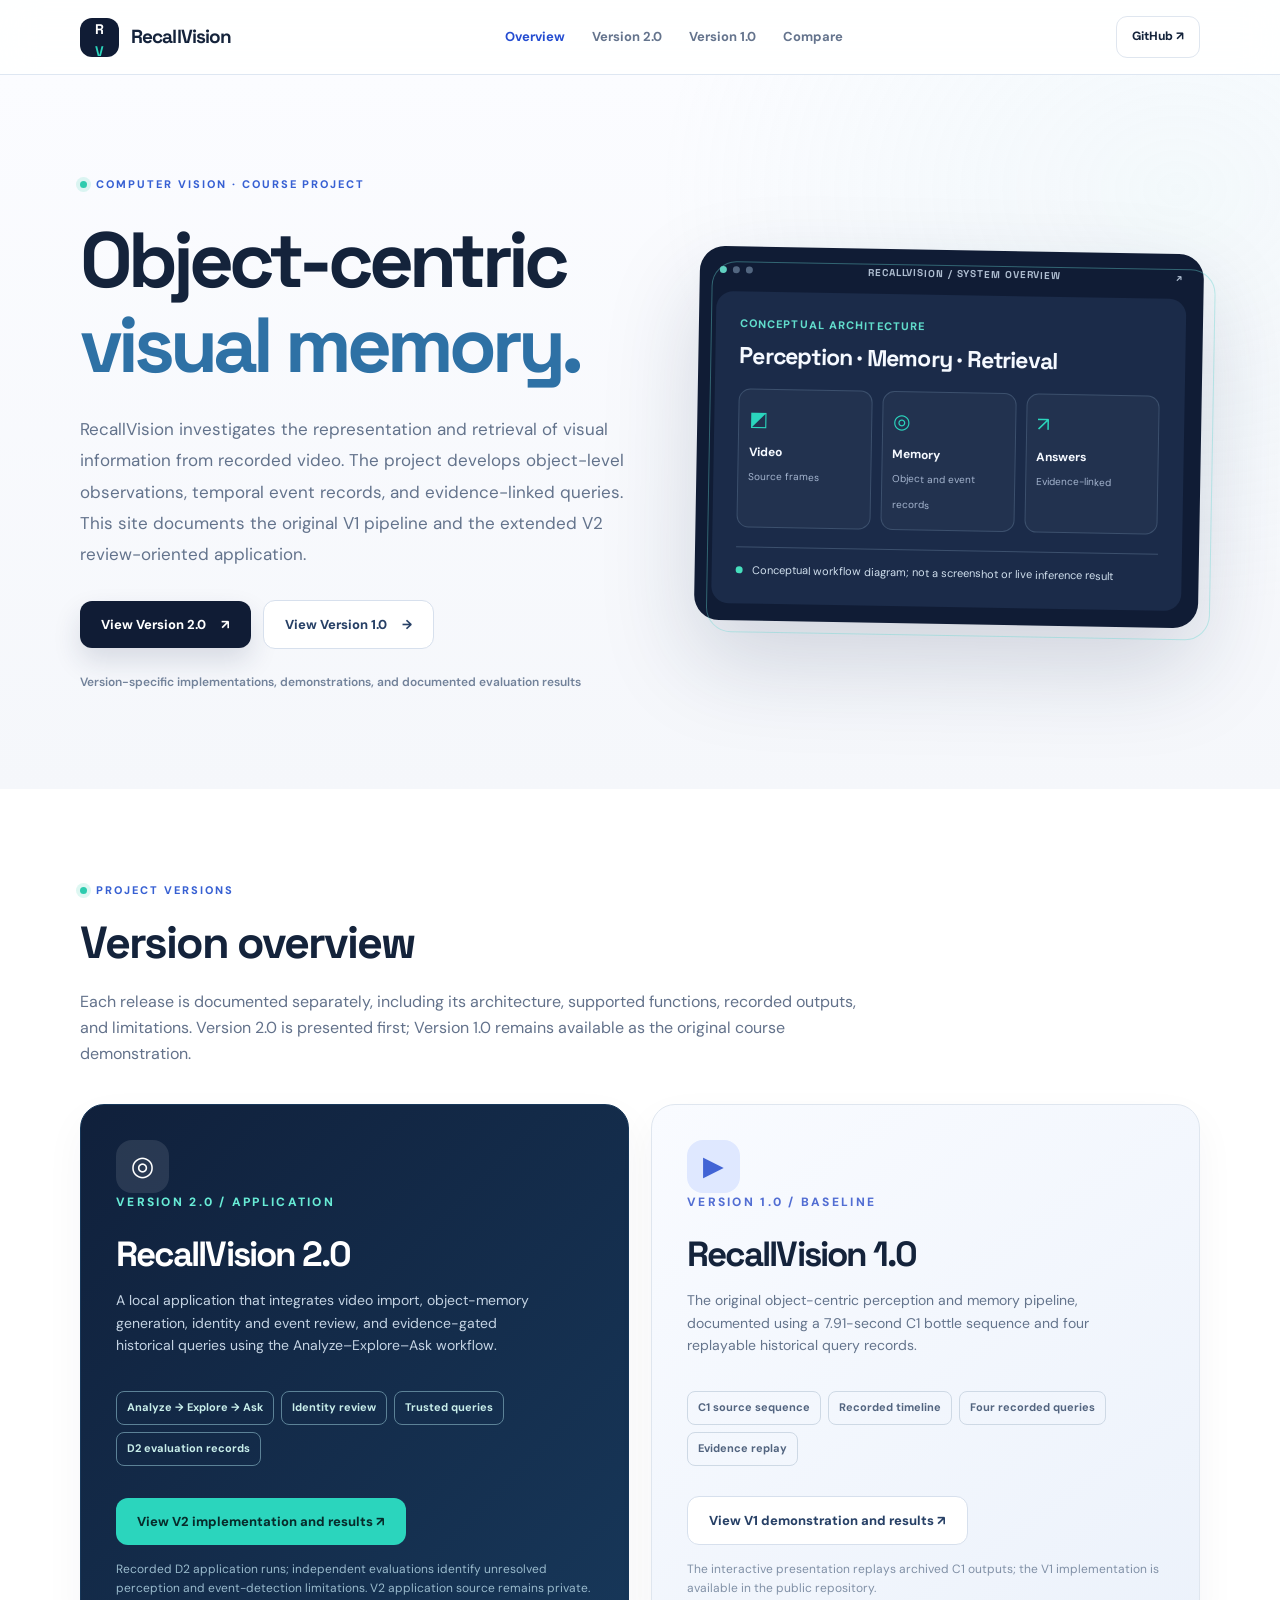
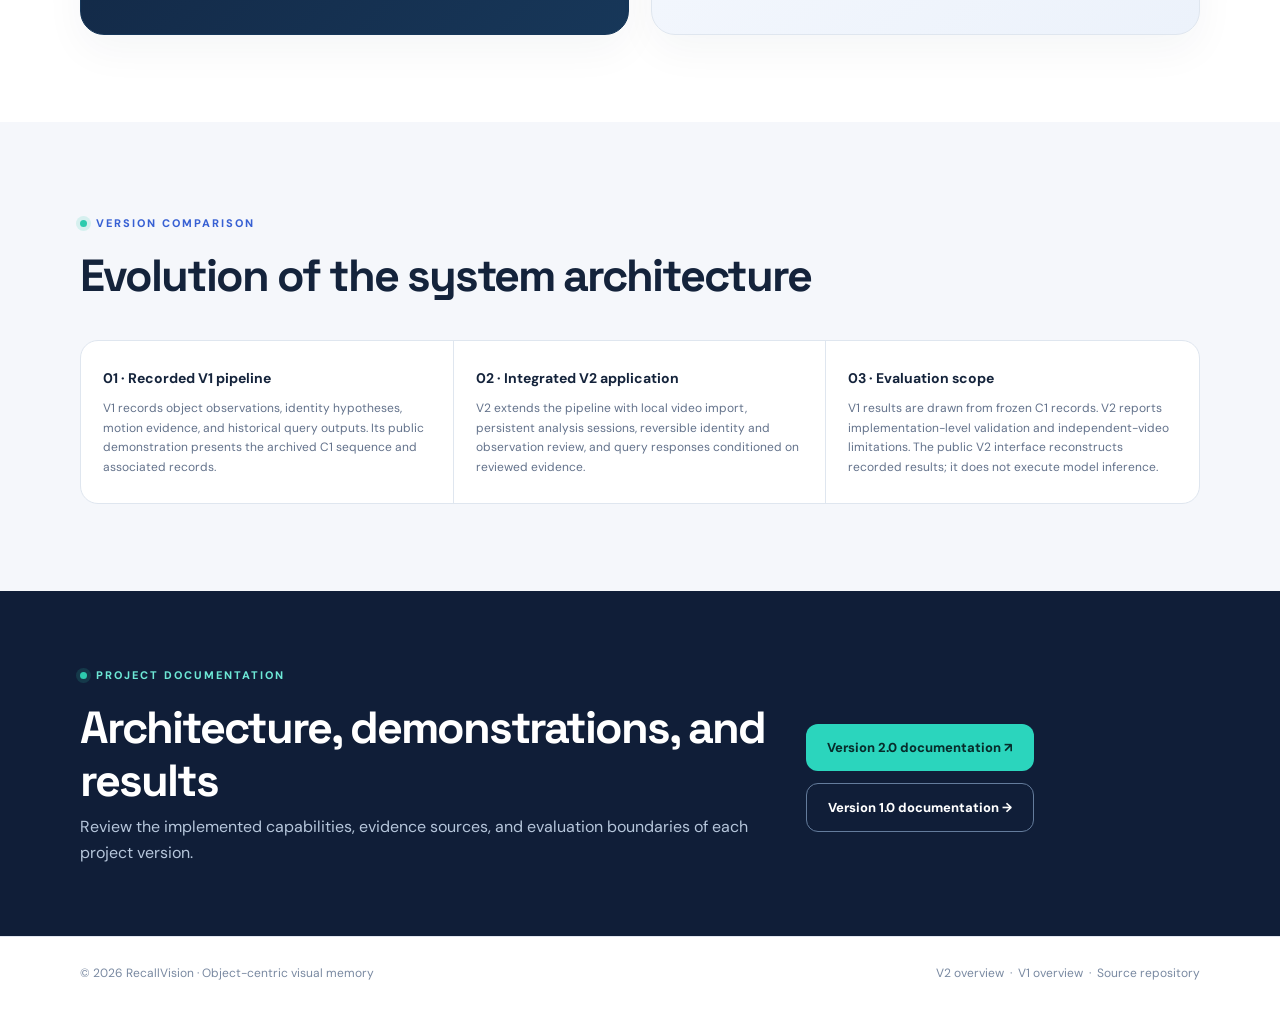
==== commit 63f0a21d: "site: use research-oriented language on the project overview" ====
--- a/index.html
+++ b/index.html
@@ -3,10 +3,10 @@
 <head>
 <meta charset="utf-8"><meta name="viewport" content="width=device-width,initial-scale=1">
 <meta name="theme-color" content="#f5f7fb">
-<meta name="description" content="RecallVision: object-centric visual memory from recorded C1 results (V1) to an evidence-aware Analyze → Explore → Ask workflow (V2). Explore both versions and their real outcomes.">
-<meta property="og:title" content="RecallVision — From video to visual memory">
-<meta property="og:description" content="Explore RecallVision 2.0 and 1.0 side by side: product workflow, recorded evaluations and the real C1 video demo.">
-<title>RecallVision — Video to Visual Memory</title>
+<meta name="description" content="RecallVision is a computer vision course project exploring object-centric video memory, event representation, and evidence-based historical retrieval. Documentation and recorded results are organized by version.">
+<meta property="og:title" content="RecallVision — Object-Centric Visual Memory">
+<meta property="og:description" content="RecallVision 2.0 and 1.0: system architecture, implemented functions, recorded experimental results, and demonstrations.">
+<title>RecallVision — Object-Centric Visual Memory</title>
 <link rel="stylesheet" href="pages.css">
 </head>
 <body>
@@ -19,49 +19,49 @@
 <section class="home-hero" id="overview"><div class="wrap hero-grid">
 <div>
 <div class="eyebrow">Computer vision · course project</div>
-<h1>From seeing<br>to <span class="hero-accent">remembering.</span></h1>
-<p class="lead">RecallVision explores how video observations can become searchable object histories, event records, and answers linked to visual evidence. Follow the project from its recorded V1 demonstration to the evidence-aware V2 application.</p>
-<div class="btnrow"><a class="btn btn-primary" href="v2/">Explore V2 <span aria-hidden="true">↗</span></a><a class="btn btn-secondary" href="v1/">Explore V1 <span aria-hidden="true">→</span></a></div>
-<p class="hero-note">Two distinct versions · separate evidence and limitations · no simulated live inference</p>
+<h1>Object-centric<br><span class="hero-accent">visual memory.</span></h1>
+<p class="lead">RecallVision investigates the representation and retrieval of visual information from recorded video. The project develops object-level observations, temporal event records, and evidence-linked queries. This site documents the original V1 pipeline and the extended V2 review-oriented application.</p>
+<div class="btnrow"><a class="btn btn-primary" href="v2/">View Version 2.0 <span aria-hidden="true">↗</span></a><a class="btn btn-secondary" href="v1/">View Version 1.0 <span aria-hidden="true">→</span></a></div>
+<p class="hero-note">Version-specific implementations, demonstrations, and documented evaluation results</p>
 </div>
 <div class="showcase-window" aria-label="Illustrative diagram of the visual-memory workflow, not an application screenshot">
 <div class="window-top"><span class="dots"><i></i><i></i><i></i></span><span>RECALLVISION / SYSTEM OVERVIEW</span><span>↗</span></div>
-<div class="window-body"><div class="mini-kicker">HOW VISUAL MEMORY WORKS</div><h3>Observe. Remember. Retrieve.</h3>
+<div class="window-body"><div class="mini-kicker">CONCEPTUAL ARCHITECTURE</div><h3>Perception · Memory · Retrieval</h3>
 <div class="flow-row">
-<div class="flow-item"><em>◩</em><strong>Video</strong><small>Visual evidence</small></div>
-<div class="flow-item"><em>◎</em><strong>Memory</strong><small>States + events</small></div>
-<div class="flow-item"><em>↗</em><strong>Answers</strong><small>Time-linked</small></div>
+<div class="flow-item"><em>◩</em><strong>Video</strong><small>Source frames</small></div>
+<div class="flow-item"><em>◎</em><strong>Memory</strong><small>Object and event records</small></div>
+<div class="flow-item"><em>↗</em><strong>Answers</strong><small>Evidence-linked</small></div>
 </div>
-<div class="window-foot">Conceptual illustration · see each version for recorded results</div>
+<div class="window-foot">Conceptual workflow diagram; not a screenshot or live inference result</div>
 </div></div>
 </div></section>
 <section class="section versions" id="versions"><div class="wrap">
-<div class="section-heading"><div class="eyebrow">Explore the evolution</div><h2>Two versions, two different milestones.</h2><p>Each version has its own page, results, and boundaries. V2 is the primary showcase; V1 is preserved as the original recorded course demonstration.</p></div>
+<div class="section-heading"><div class="eyebrow">PROJECT VERSIONS</div><h2>Version overview</h2><p>Each release is documented separately, including its architecture, supported functions, recorded outputs, and limitations. Version 2.0 is presented first; Version 1.0 remains available as the original course demonstration.</p></div>
 <div class="version-grid">
 <article class="version-card v2">
-<div class="version-icon" aria-hidden="true">◎</div><div class="version-label">02 / PRIMARY SHOWCASE</div>
+<div class="version-icon" aria-hidden="true">◎</div><div class="version-label">VERSION 2.0 / APPLICATION</div>
 <h3>RecallVision 2.0</h3>
-<p>An evidence-aware local application: upload a video, inspect object candidates, review uncertain observations and movement events, then ask trusted historical questions.</p>
-<div class="version-features"><span>Analyze → Explore → Ask</span><span>Identity review</span><span>Trusted queries</span><span>Real D2 run records</span></div>
-<a class="btn btn-mint" href="v2/">Explore V2 workflow and actual results ↗</a>
-<div class="capability">Recorded engineering milestone · real-video reliability remains limited · V2 source not yet public</div>
+<p>A local application that integrates video import, object-memory generation, identity and event review, and evidence-gated historical queries using the Analyze–Explore–Ask workflow.</p>
+<div class="version-features"><span>Analyze → Explore → Ask</span><span>Identity review</span><span>Trusted queries</span><span>D2 evaluation records</span></div>
+<a class="btn btn-mint" href="v2/">View V2 implementation and results ↗</a>
+<div class="capability">Recorded D2 application runs; independent evaluations identify unresolved perception and event-detection limitations. V2 application source remains private.</div>
 </article>
 <article class="version-card v1">
-<div class="version-icon" aria-hidden="true">▶</div><div class="version-label">01 / RECORDED FOUNDATION</div>
+<div class="version-icon" aria-hidden="true">▶</div><div class="version-label">VERSION 1.0 / BASELINE</div>
 <h3>RecallVision 1.0</h3>
-<p>The original object-memory pipeline, demonstrated with the real 7.91-second C1 bottle video and four recorded, evidence-linked query routes.</p>
-<div class="version-features"><span>Real C1 video</span><span>Recorded timeline</span><span>Four query types</span><span>Interactive replay</span></div>
-<a class="btn btn-secondary" href="v1/">Explore V1 demo and results ↗</a>
-<div class="capability">Frozen development-artifact replay · original V1 source available in the public repository</div>
+<p>The original object-centric perception and memory pipeline, documented using a 7.91-second C1 bottle sequence and four replayable historical query records.</p>
+<div class="version-features"><span>C1 source sequence</span><span>Recorded timeline</span><span>Four recorded queries</span><span>Evidence replay</span></div>
+<a class="btn btn-secondary" href="v1/">View V1 demonstration and results ↗</a>
+<div class="capability">The interactive presentation replays archived C1 outputs; the V1 implementation is available in the public repository.</div>
 </article>
 </div></div></section>
-<section class="section difference"><div class="wrap"><div class="section-heading"><div class="eyebrow">What changed</div><h2>From a recorded evidence chain<br>to a reviewable application.</h2></div>
+<section class="section difference"><div class="wrap"><div class="section-heading"><div class="eyebrow">VERSION COMPARISON</div><h2>Evolution of the system architecture</h2></div>
 <div class="compare">
-<div><strong>01 · Original proof of concept</strong><p>V1 shows saved object observations, movement evidence and query results on a single real C1 example. Its interactive website replays frozen records.</p></div>
-<div><strong>02 · Application and human review</strong><p>V2 adds controlled video import, saved-run reopening, identity and frame review, and explicit query refusal when evidence has not been approved.</p></div>
-<div><strong>03 · Honest evidence</strong><p>The V1 page includes the real C1 analysis video. The V2 page walks through recorded D2 application outputs, including uncertainty and known failure cases—not invented accuracy claims.</p></div>
+<div><strong>01 · Recorded V1 pipeline</strong><p>V1 records object observations, identity hypotheses, motion evidence, and historical query outputs. Its public demonstration presents the archived C1 sequence and associated records.</p></div>
+<div><strong>02 · Integrated V2 application</strong><p>V2 extends the pipeline with local video import, persistent analysis sessions, reversible identity and observation review, and query responses conditioned on reviewed evidence.</p></div>
+<div><strong>03 · Evaluation scope</strong><p>V1 results are drawn from frozen C1 records. V2 reports implementation-level validation and independent-video limitations. The public V2 interface reconstructs recorded results; it does not execute model inference.</p></div>
 </div></div></section>
-<section class="cta"><div class="wrap cta-grid"><div><div class="eyebrow" style="color:#6de8d6">Start with version 2.0</div><h2>Explore the system, not just the idea.</h2><p>See what each release actually built, what it returned, and where it still falls short.</p></div><div class="btnrow"><a class="btn btn-mint" href="v2/">Go to RecallVision 2.0 ↗</a><a class="btn btn-ghost" href="v1/">Version 1.0 →</a></div></div></section>
+<section class="cta"><div class="wrap cta-grid"><div><div class="eyebrow" style="color:#6de8d6">PROJECT DOCUMENTATION</div><h2>Architecture, demonstrations, and results</h2><p>Review the implemented capabilities, evidence sources, and evaluation boundaries of each project version.</p></div><div class="btnrow"><a class="btn btn-mint" href="v2/">Version 2.0 documentation ↗</a><a class="btn btn-ghost" href="v1/">Version 1.0 documentation →</a></div></div></section>
 </main>
 <footer class="footer"><div class="wrap footinner"><span>© 2026 RecallVision · Object-centric visual memory</span><span><a href="v2/">V2 overview</a> &nbsp;·&nbsp; <a href="v1/">V1 overview</a> &nbsp;·&nbsp; <a href="https://github.com/suibianba12138/RecallVision-Course">Source repository</a></span></div></footer>
 </body></html>
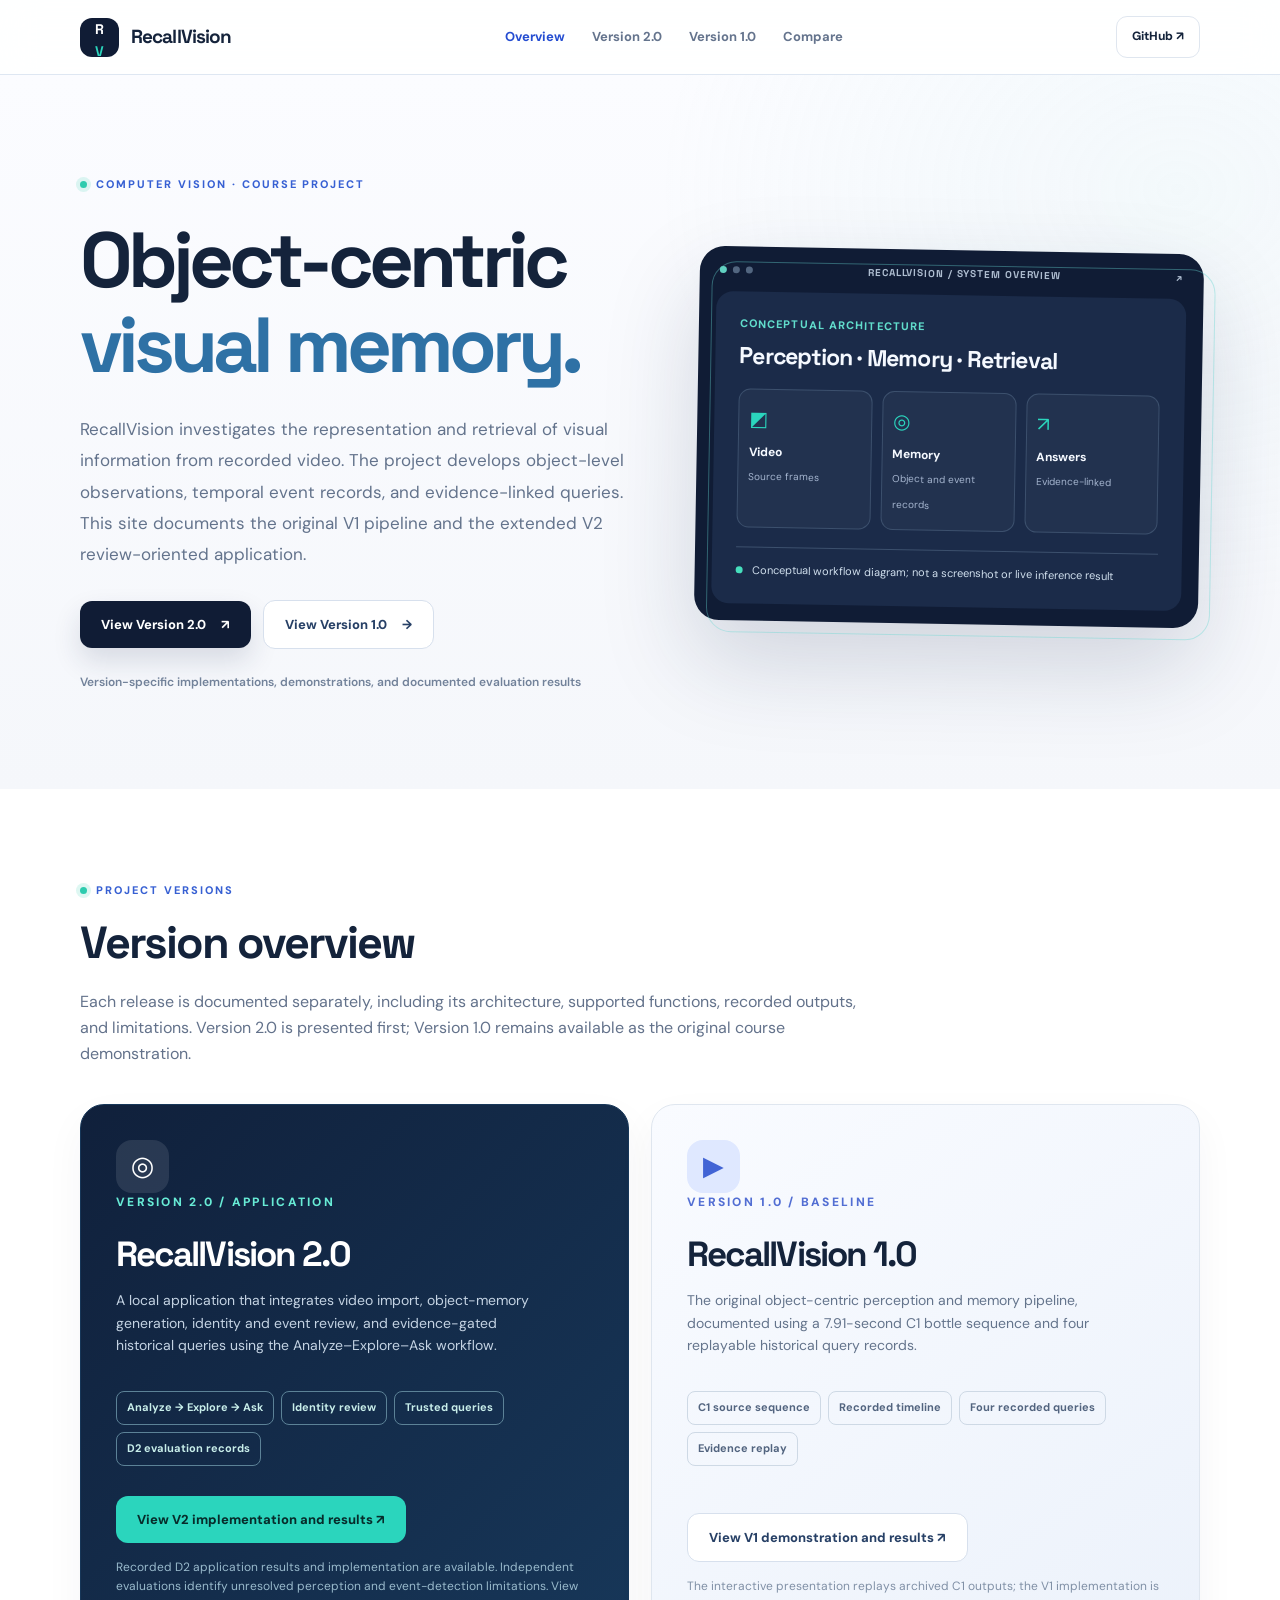
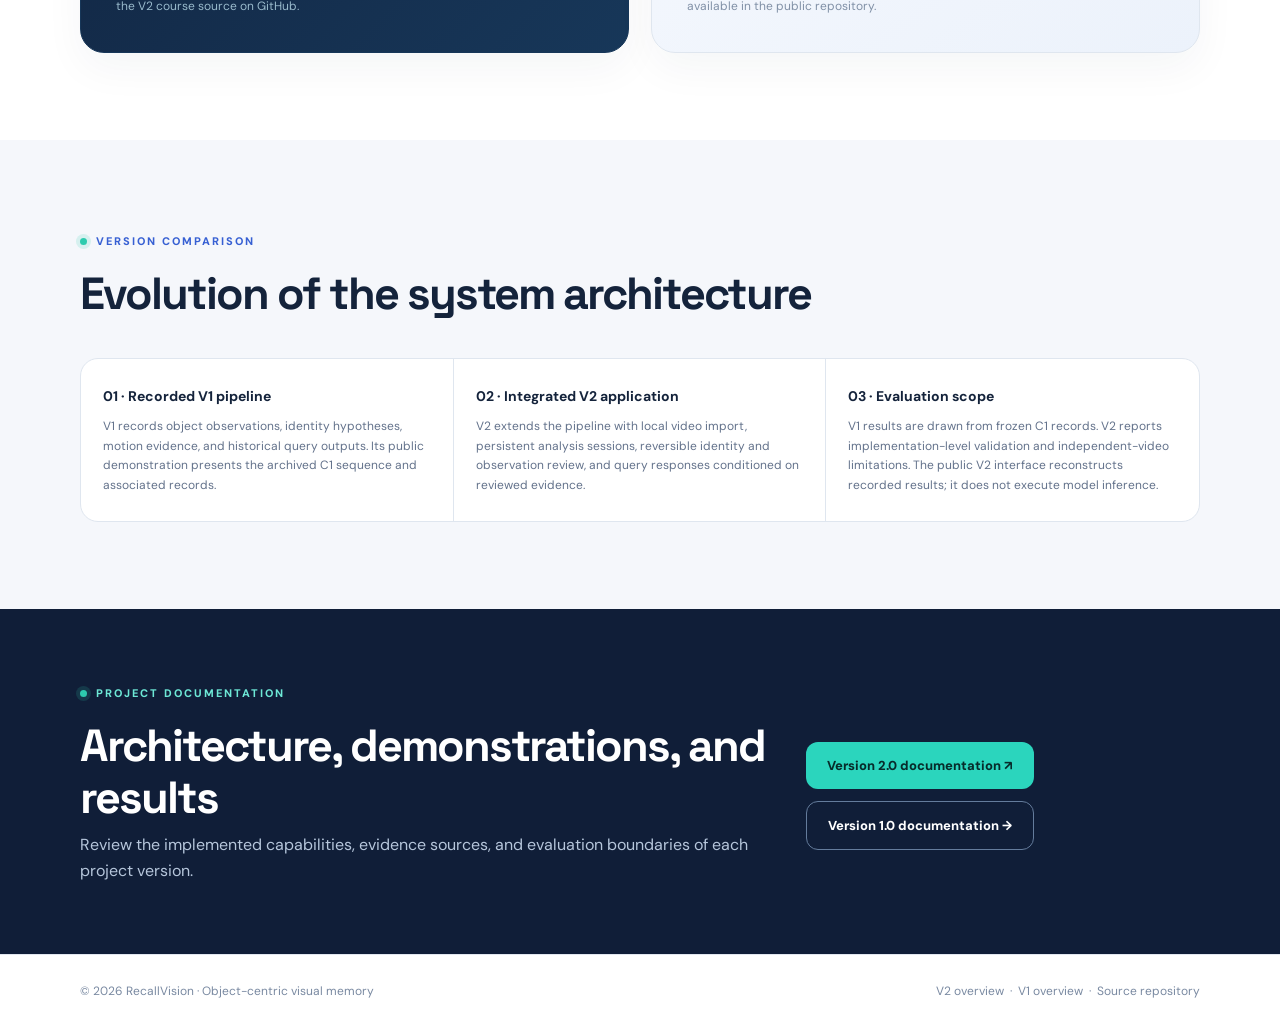
==== commit e38fd557: "site: reflect published V2 course source on project homepage" ====
--- a/index.html
+++ b/index.html
@@ -44,7 +44,7 @@
 <p>A local application that integrates video import, object-memory generation, identity and event review, and evidence-gated historical queries using the Analyze–Explore–Ask workflow.</p>
 <div class="version-features"><span>Analyze → Explore → Ask</span><span>Identity review</span><span>Trusted queries</span><span>D2 evaluation records</span></div>
 <a class="btn btn-mint" href="v2/">View V2 implementation and results ↗</a>
-<div class="capability">Recorded D2 application runs; independent evaluations identify unresolved perception and event-detection limitations. V2 application source remains private.</div>
+<div class="capability">Recorded D2 application results and implementation are available. Independent evaluations identify unresolved perception and event-detection limitations. View the V2 course source on GitHub.</div>
 </article>
 <article class="version-card v1">
 <div class="version-icon" aria-hidden="true">▶</div><div class="version-label">VERSION 1.0 / BASELINE</div>
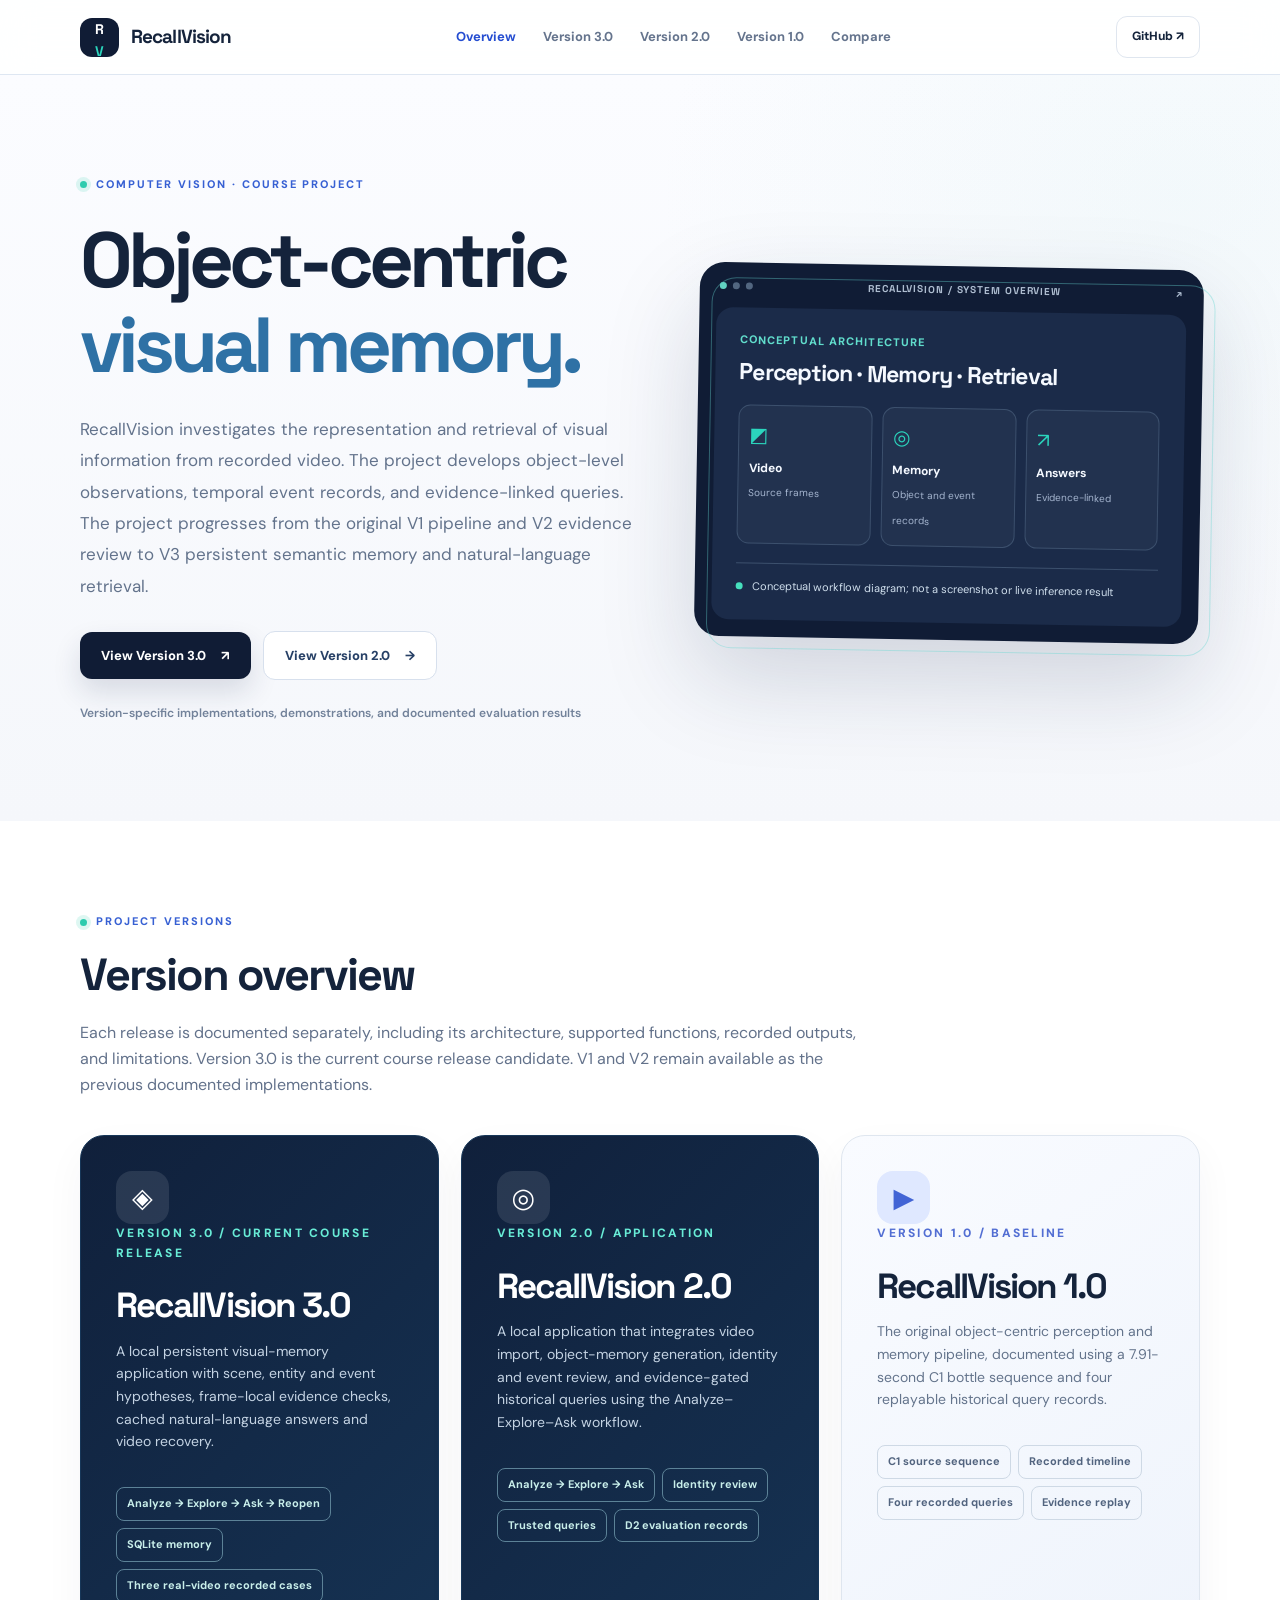
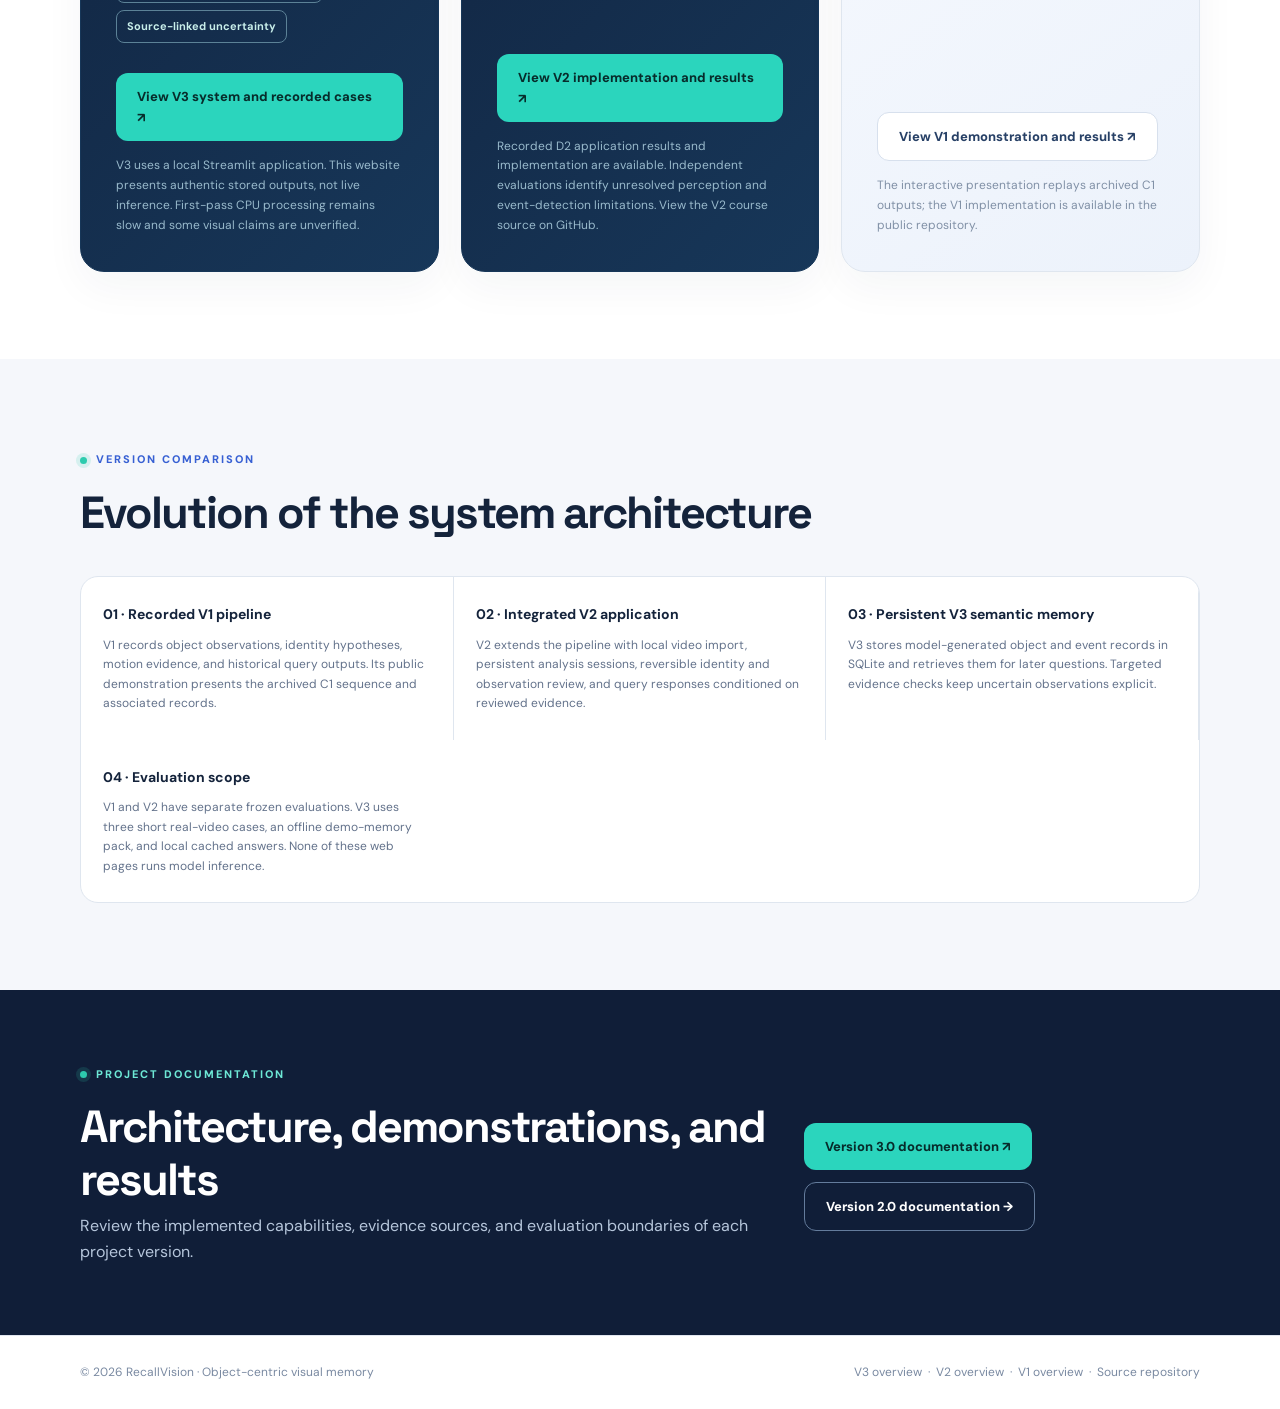
==== commit 92faf9e5: "site: feature V3 as primary course version and retain V2/V1" ====
--- a/index.html
+++ b/index.html
@@ -5,14 +5,14 @@
 <meta name="theme-color" content="#f5f7fb">
 <meta name="description" content="RecallVision is a computer vision course project exploring object-centric video memory, event representation, and evidence-based historical retrieval. Documentation and recorded results are organized by version.">
 <meta property="og:title" content="RecallVision — Object-Centric Visual Memory">
-<meta property="og:description" content="RecallVision 2.0 and 1.0: system architecture, implemented functions, recorded experimental results, and demonstrations.">
+<meta property="og:description" content="RecallVision 3.0, 2.0 and 1.0: visual memory systems, recorded experiments and course implementation.">
 <title>RecallVision — Object-Centric Visual Memory</title>
 <link rel="stylesheet" href="pages.css">
 </head>
 <body>
 <header class="topbar"><div class="wrap topbar-inner">
 <a class="logo" href="./" aria-label="RecallVision home"><span class="logo-mark">R<b>V</b></span>RecallVision</a>
-<nav class="navlinks" aria-label="Main navigation"><a class="active" href="./">Overview</a><a href="v2/">Version 2.0</a><a href="v1/">Version 1.0</a><a class="minor" href="#versions">Compare</a></nav>
+<nav class="navlinks" aria-label="Main navigation"><a class="active" href="./">Overview</a><a href="v3/">Version 3.0</a><a href="v2/">Version 2.0</a><a href="v1/">Version 1.0</a><a class="minor" href="#versions">Compare</a></nav>
 <a class="github-link" href="https://github.com/suibianba12138/RecallVision-Course" target="_blank" rel="noopener noreferrer">GitHub ↗</a>
 </div></header>
 <main>
@@ -20,8 +20,8 @@
 <div>
 <div class="eyebrow">Computer vision · course project</div>
 <h1>Object-centric<br><span class="hero-accent">visual memory.</span></h1>
-<p class="lead">RecallVision investigates the representation and retrieval of visual information from recorded video. The project develops object-level observations, temporal event records, and evidence-linked queries. This site documents the original V1 pipeline and the extended V2 review-oriented application.</p>
-<div class="btnrow"><a class="btn btn-primary" href="v2/">View Version 2.0 <span aria-hidden="true">↗</span></a><a class="btn btn-secondary" href="v1/">View Version 1.0 <span aria-hidden="true">→</span></a></div>
+<p class="lead">RecallVision investigates the representation and retrieval of visual information from recorded video. The project develops object-level observations, temporal event records, and evidence-linked queries. The project progresses from the original V1 pipeline and V2 evidence review to V3 persistent semantic memory and natural-language retrieval.</p>
+<div class="btnrow"><a class="btn btn-primary" href="v3/">View Version 3.0 <span aria-hidden="true">↗</span></a><a class="btn btn-secondary" href="v2/">View Version 2.0 <span aria-hidden="true">→</span></a></div>
 <p class="hero-note">Version-specific implementations, demonstrations, and documented evaluation results</p>
 </div>
 <div class="showcase-window" aria-label="Illustrative diagram of the visual-memory workflow, not an application screenshot">
@@ -36,8 +36,9 @@
 </div></div>
 </div></section>
 <section class="section versions" id="versions"><div class="wrap">
-<div class="section-heading"><div class="eyebrow">PROJECT VERSIONS</div><h2>Version overview</h2><p>Each release is documented separately, including its architecture, supported functions, recorded outputs, and limitations. Version 2.0 is presented first; Version 1.0 remains available as the original course demonstration.</p></div>
-<div class="version-grid">
+<div class="section-heading"><div class="eyebrow">PROJECT VERSIONS</div><h2>Version overview</h2><p>Each release is documented separately, including its architecture, supported functions, recorded outputs, and limitations. Version 3.0 is the current course release candidate. V1 and V2 remain available as the previous documented implementations.</p></div>
+<div class="version-grid" style="grid-template-columns:repeat(auto-fit,minmax(280px,1fr))">
+<article class="version-card v2"><div class="version-icon" aria-hidden="true">◈</div><div class="version-label">VERSION 3.0 / CURRENT COURSE RELEASE</div><h3>RecallVision 3.0</h3><p>A local persistent visual-memory application with scene, entity and event hypotheses, frame-local evidence checks, cached natural-language answers and video recovery.</p><div class="version-features"><span>Analyze → Explore → Ask → Reopen</span><span>SQLite memory</span><span>Three real-video recorded cases</span><span>Source-linked uncertainty</span></div><a class="btn btn-mint" href="v3/">View V3 system and recorded cases ↗</a><div class="capability">V3 uses a local Streamlit application. This website presents authentic stored outputs, not live inference. First-pass CPU processing remains slow and some visual claims are unverified.</div></article>
 <article class="version-card v2">
 <div class="version-icon" aria-hidden="true">◎</div><div class="version-label">VERSION 2.0 / APPLICATION</div>
 <h3>RecallVision 2.0</h3>
@@ -59,9 +60,9 @@
 <div class="compare">
 <div><strong>01 · Recorded V1 pipeline</strong><p>V1 records object observations, identity hypotheses, motion evidence, and historical query outputs. Its public demonstration presents the archived C1 sequence and associated records.</p></div>
 <div><strong>02 · Integrated V2 application</strong><p>V2 extends the pipeline with local video import, persistent analysis sessions, reversible identity and observation review, and query responses conditioned on reviewed evidence.</p></div>
-<div><strong>03 · Evaluation scope</strong><p>V1 results are drawn from frozen C1 records. V2 reports implementation-level validation and independent-video limitations. The public V2 interface reconstructs recorded results; it does not execute model inference.</p></div>
+<div><strong>03 · Persistent V3 semantic memory</strong><p>V3 stores model-generated object and event records in SQLite and retrieves them for later questions. Targeted evidence checks keep uncertain observations explicit.</p></div><div><strong>04 · Evaluation scope</strong><p>V1 and V2 have separate frozen evaluations. V3 uses three short real-video cases, an offline demo-memory pack, and local cached answers. None of these web pages runs model inference.</p></div>
 </div></div></section>
-<section class="cta"><div class="wrap cta-grid"><div><div class="eyebrow" style="color:#6de8d6">PROJECT DOCUMENTATION</div><h2>Architecture, demonstrations, and results</h2><p>Review the implemented capabilities, evidence sources, and evaluation boundaries of each project version.</p></div><div class="btnrow"><a class="btn btn-mint" href="v2/">Version 2.0 documentation ↗</a><a class="btn btn-ghost" href="v1/">Version 1.0 documentation →</a></div></div></section>
+<section class="cta"><div class="wrap cta-grid"><div><div class="eyebrow" style="color:#6de8d6">PROJECT DOCUMENTATION</div><h2>Architecture, demonstrations, and results</h2><p>Review the implemented capabilities, evidence sources, and evaluation boundaries of each project version.</p></div><div class="btnrow"><a class="btn btn-mint" href="v3/">Version 3.0 documentation ↗</a><a class="btn btn-ghost" href="v2/">Version 2.0 documentation →</a></div></div></section>
 </main>
-<footer class="footer"><div class="wrap footinner"><span>© 2026 RecallVision · Object-centric visual memory</span><span><a href="v2/">V2 overview</a> &nbsp;·&nbsp; <a href="v1/">V1 overview</a> &nbsp;·&nbsp; <a href="https://github.com/suibianba12138/RecallVision-Course">Source repository</a></span></div></footer>
+<footer class="footer"><div class="wrap footinner"><span>© 2026 RecallVision · Object-centric visual memory</span><span><a href="v3/">V3 overview</a> &nbsp;·&nbsp; <a href="v2/">V2 overview</a> &nbsp;·&nbsp; <a href="v1/">V1 overview</a> &nbsp;·&nbsp; <a href="https://github.com/suibianba12138/RecallVision-Course">Source repository</a></span></div></footer>
 </body></html>
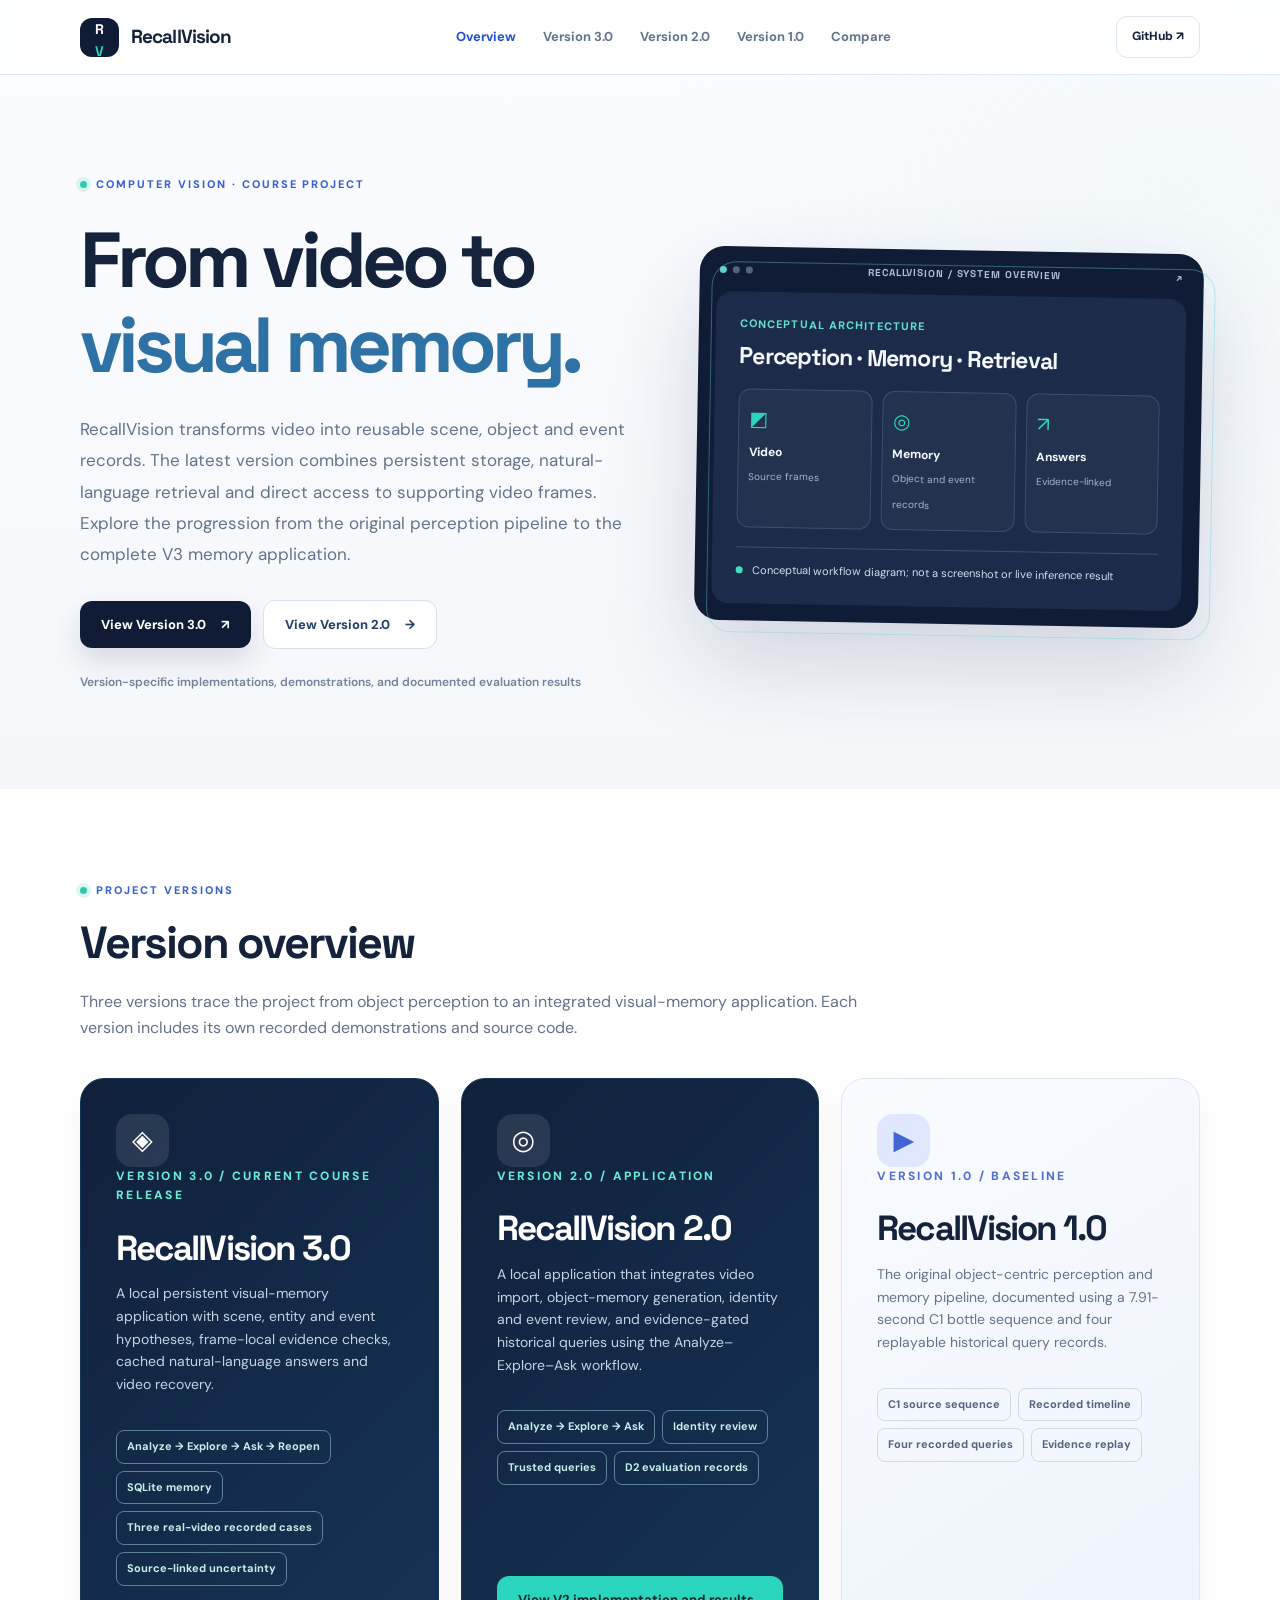
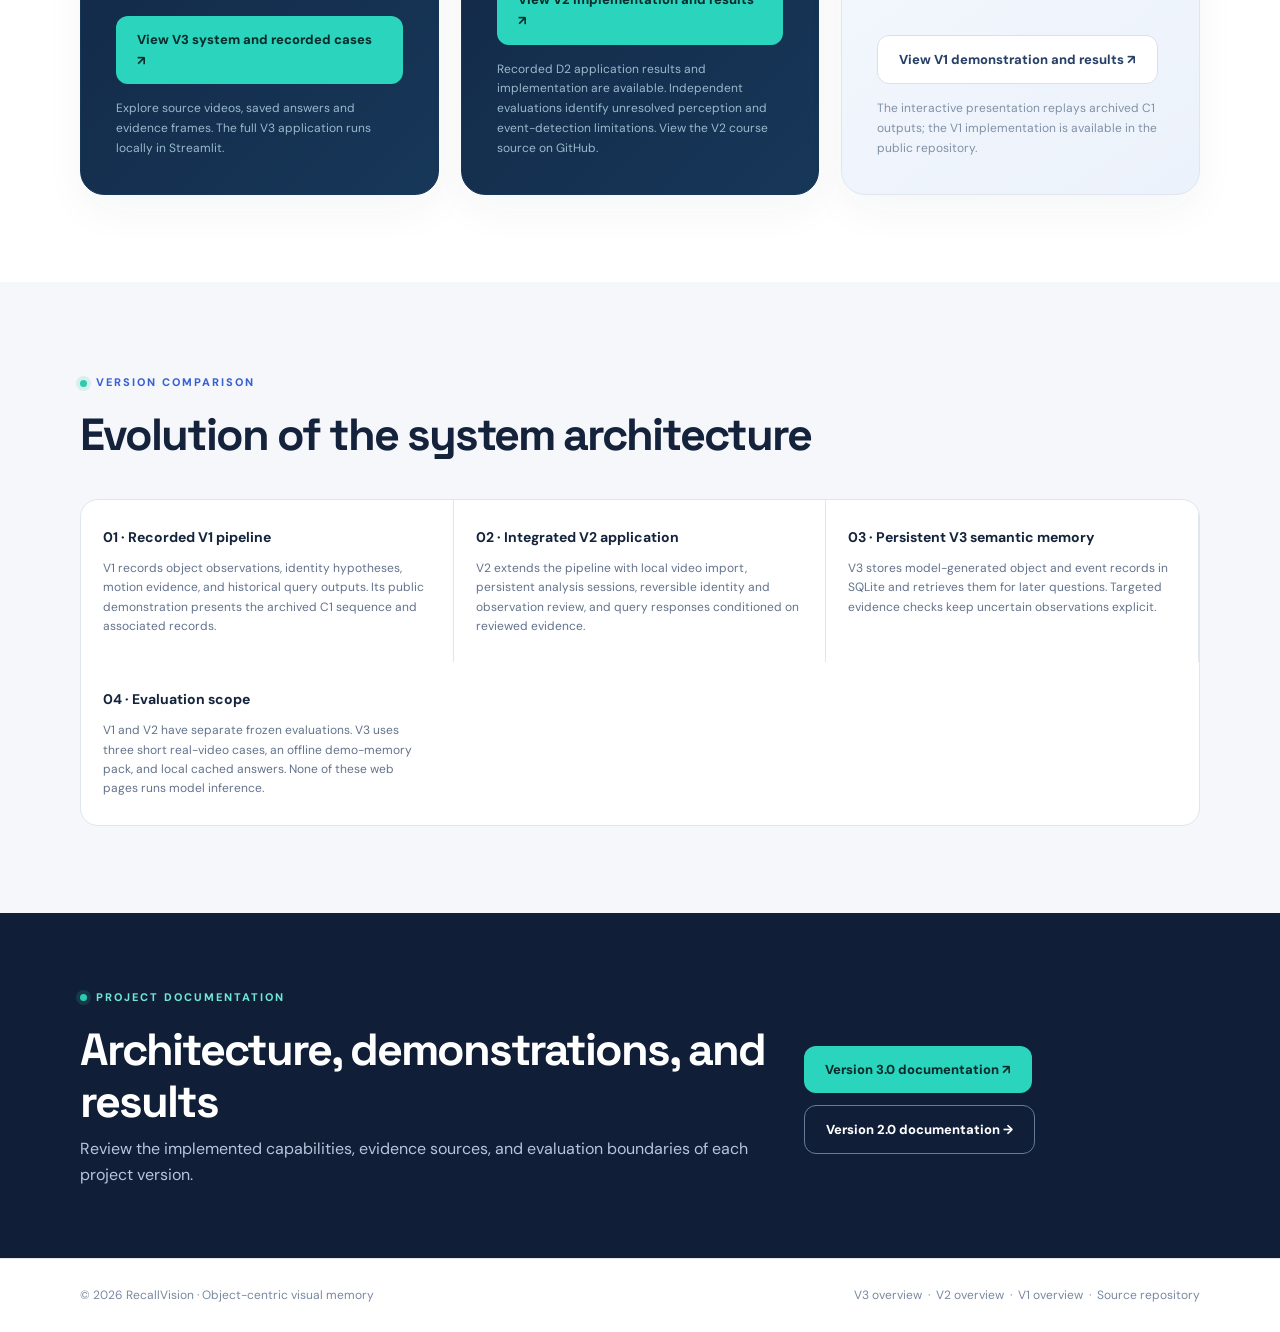
==== commit 1472ad1c: "site: position RecallVision as end-to-end persistent video memory instead of V1-only object focus" ====
--- a/index.html
+++ b/index.html
@@ -3,8 +3,8 @@
 <head>
 <meta charset="utf-8"><meta name="viewport" content="width=device-width,initial-scale=1">
 <meta name="theme-color" content="#f5f7fb">
-<meta name="description" content="RecallVision is a computer vision course project exploring object-centric video memory, event representation, and evidence-based historical retrieval. Documentation and recorded results are organized by version.">
-<meta property="og:title" content="RecallVision — Object-Centric Visual Memory">
+<meta name="description" content="RecallVision turns video observations into persistent visual memory for natural-language questions, with source-linked evidence and three documented course implementations.">
+<meta property="og:title" content="RecallVision — Persistent Visual Memory for Video Questions">
 <meta property="og:description" content="RecallVision 3.0, 2.0 and 1.0: visual memory systems, recorded experiments and course implementation.">
 <title>RecallVision — Object-Centric Visual Memory</title>
 <link rel="stylesheet" href="pages.css">
@@ -19,8 +19,8 @@
 <section class="home-hero" id="overview"><div class="wrap hero-grid">
 <div>
 <div class="eyebrow">Computer vision · course project</div>
-<h1>Object-centric<br><span class="hero-accent">visual memory.</span></h1>
-<p class="lead">RecallVision investigates the representation and retrieval of visual information from recorded video. The project develops object-level observations, temporal event records, and evidence-linked queries. The project progresses from the original V1 pipeline and V2 evidence review to V3 persistent semantic memory and natural-language retrieval.</p>
+<h1>From video to<br><span class="hero-accent">visual memory.</span></h1>
+<p class="lead">RecallVision transforms video into reusable scene, object and event records. The latest version combines persistent storage, natural-language retrieval and direct access to supporting video frames. Explore the progression from the original perception pipeline to the complete V3 memory application.</p>
 <div class="btnrow"><a class="btn btn-primary" href="v3/">View Version 3.0 <span aria-hidden="true">↗</span></a><a class="btn btn-secondary" href="v2/">View Version 2.0 <span aria-hidden="true">→</span></a></div>
 <p class="hero-note">Version-specific implementations, demonstrations, and documented evaluation results</p>
 </div>
@@ -36,9 +36,9 @@
 </div></div>
 </div></section>
 <section class="section versions" id="versions"><div class="wrap">
-<div class="section-heading"><div class="eyebrow">PROJECT VERSIONS</div><h2>Version overview</h2><p>Each release is documented separately, including its architecture, supported functions, recorded outputs, and limitations. Version 3.0 is the current course release candidate. V1 and V2 remain available as the previous documented implementations.</p></div>
+<div class="section-heading"><div class="eyebrow">PROJECT VERSIONS</div><h2>Version overview</h2><p>Three versions trace the project from object perception to an integrated visual-memory application. Each version includes its own recorded demonstrations and source code.</p></div>
 <div class="version-grid" style="grid-template-columns:repeat(auto-fit,minmax(280px,1fr))">
-<article class="version-card v2"><div class="version-icon" aria-hidden="true">◈</div><div class="version-label">VERSION 3.0 / CURRENT COURSE RELEASE</div><h3>RecallVision 3.0</h3><p>A local persistent visual-memory application with scene, entity and event hypotheses, frame-local evidence checks, cached natural-language answers and video recovery.</p><div class="version-features"><span>Analyze → Explore → Ask → Reopen</span><span>SQLite memory</span><span>Three real-video recorded cases</span><span>Source-linked uncertainty</span></div><a class="btn btn-mint" href="v3/">View V3 system and recorded cases ↗</a><div class="capability">V3 uses a local Streamlit application. This website presents authentic stored outputs, not live inference. First-pass CPU processing remains slow and some visual claims are unverified.</div></article>
+<article class="version-card v2"><div class="version-icon" aria-hidden="true">◈</div><div class="version-label">VERSION 3.0 / CURRENT COURSE RELEASE</div><h3>RecallVision 3.0</h3><p>A local persistent visual-memory application with scene, entity and event hypotheses, frame-local evidence checks, cached natural-language answers and video recovery.</p><div class="version-features"><span>Analyze → Explore → Ask → Reopen</span><span>SQLite memory</span><span>Three real-video recorded cases</span><span>Source-linked uncertainty</span></div><a class="btn btn-mint" href="v3/">View V3 system and recorded cases ↗</a><div class="capability">Explore source videos, saved answers and evidence frames. The full V3 application runs locally in Streamlit.</div></article>
 <article class="version-card v2">
 <div class="version-icon" aria-hidden="true">◎</div><div class="version-label">VERSION 2.0 / APPLICATION</div>
 <h3>RecallVision 2.0</h3>
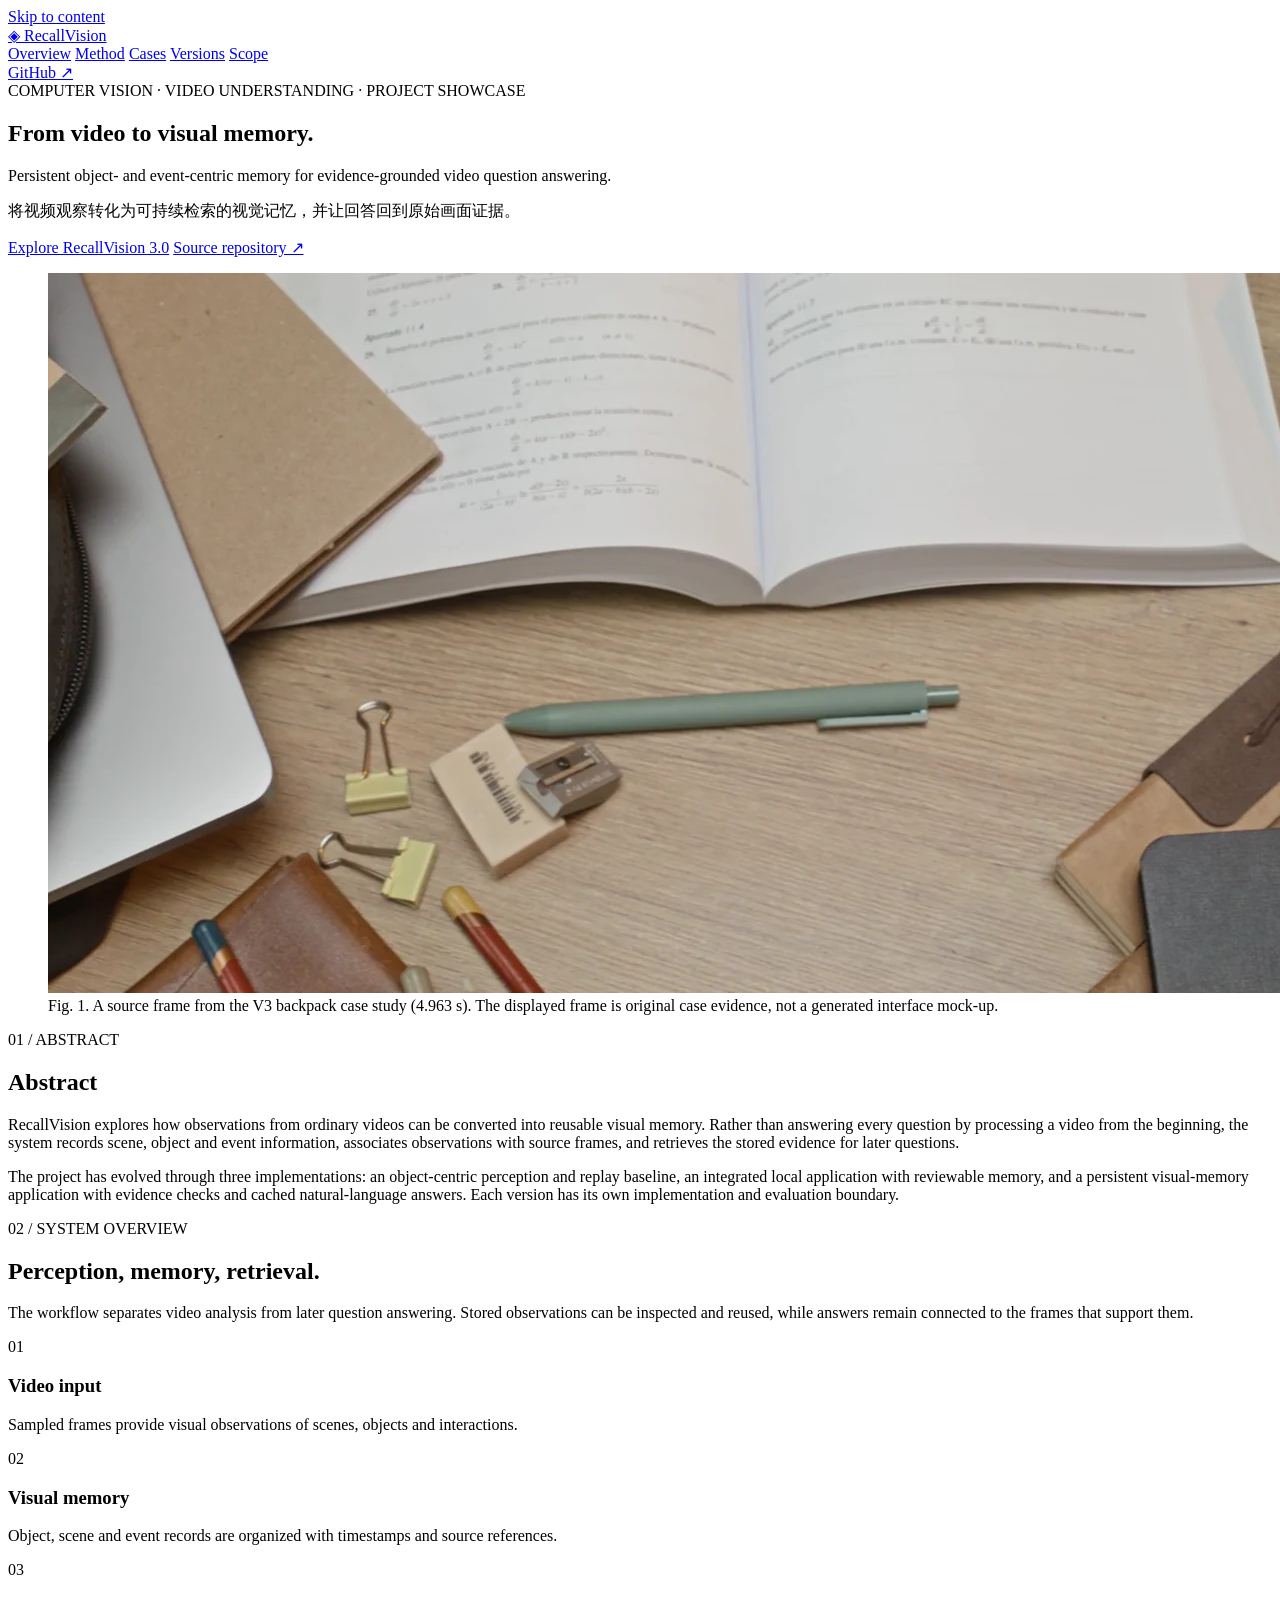
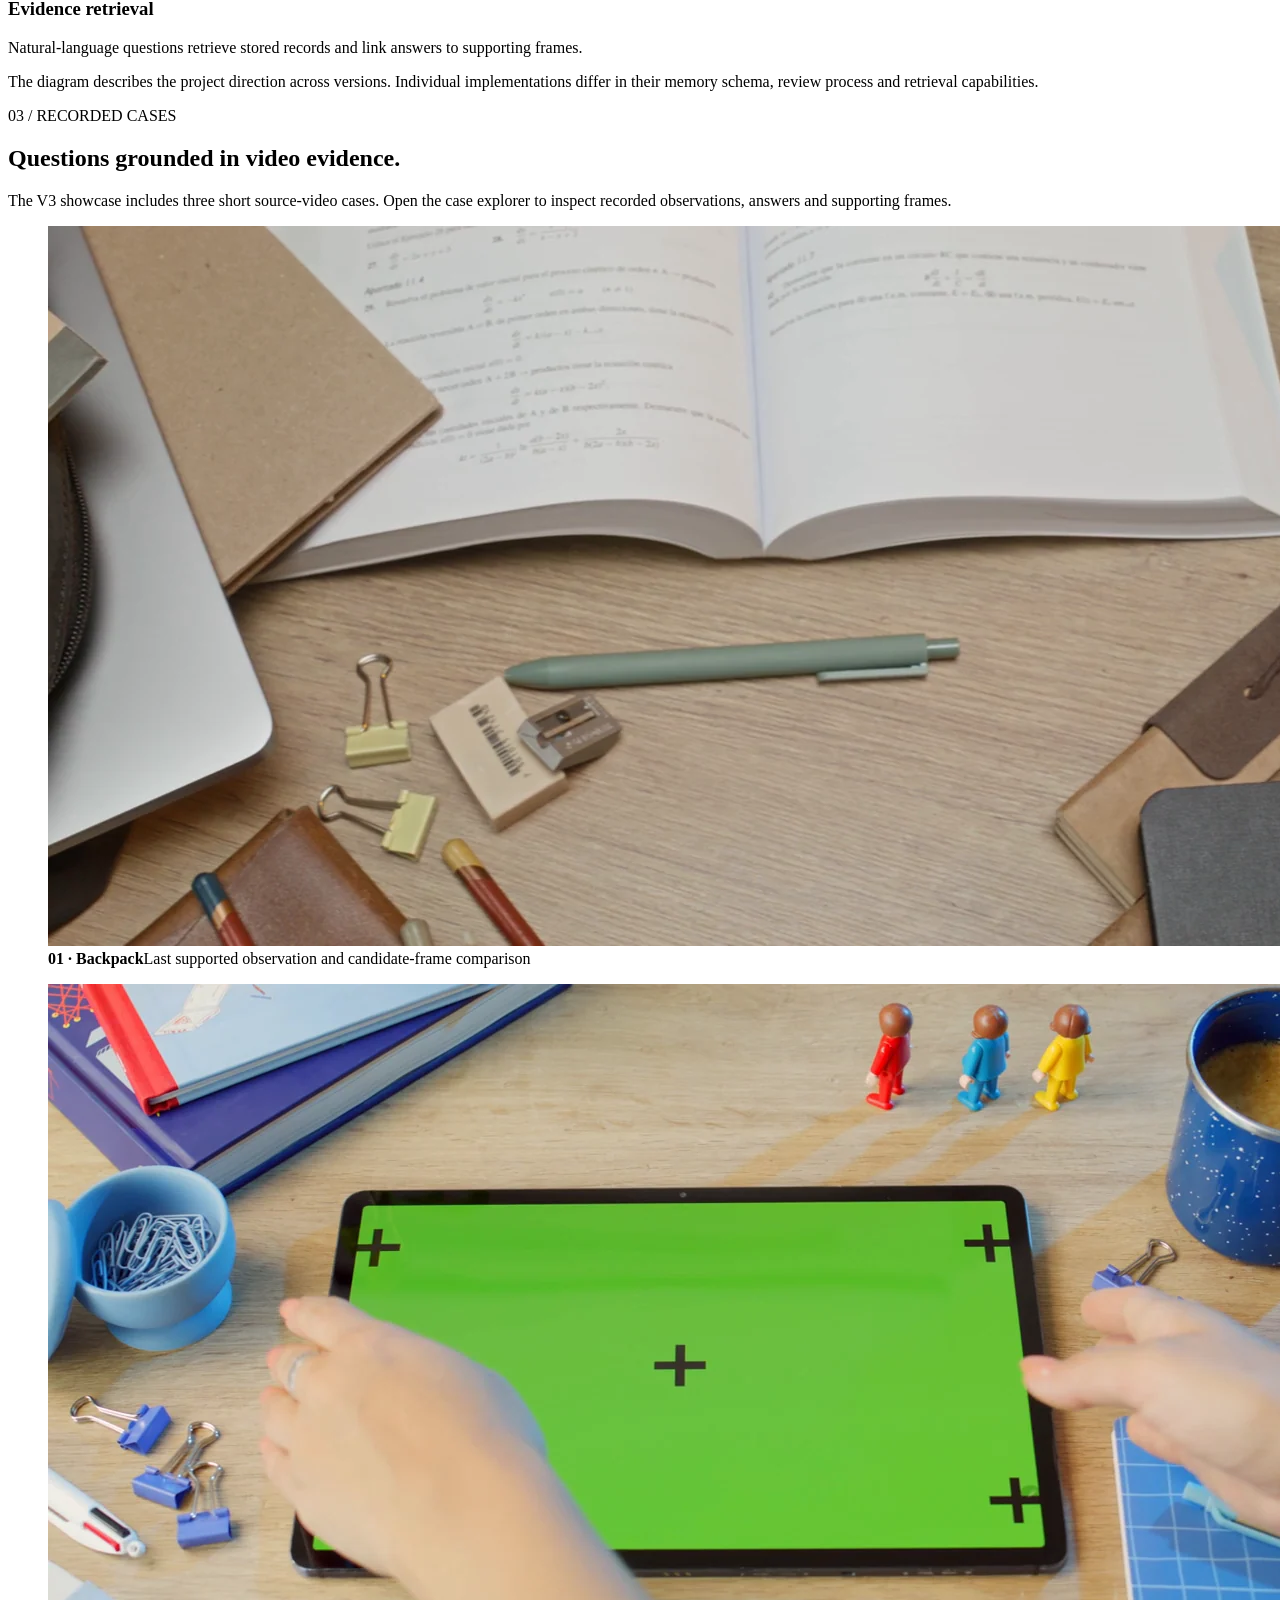
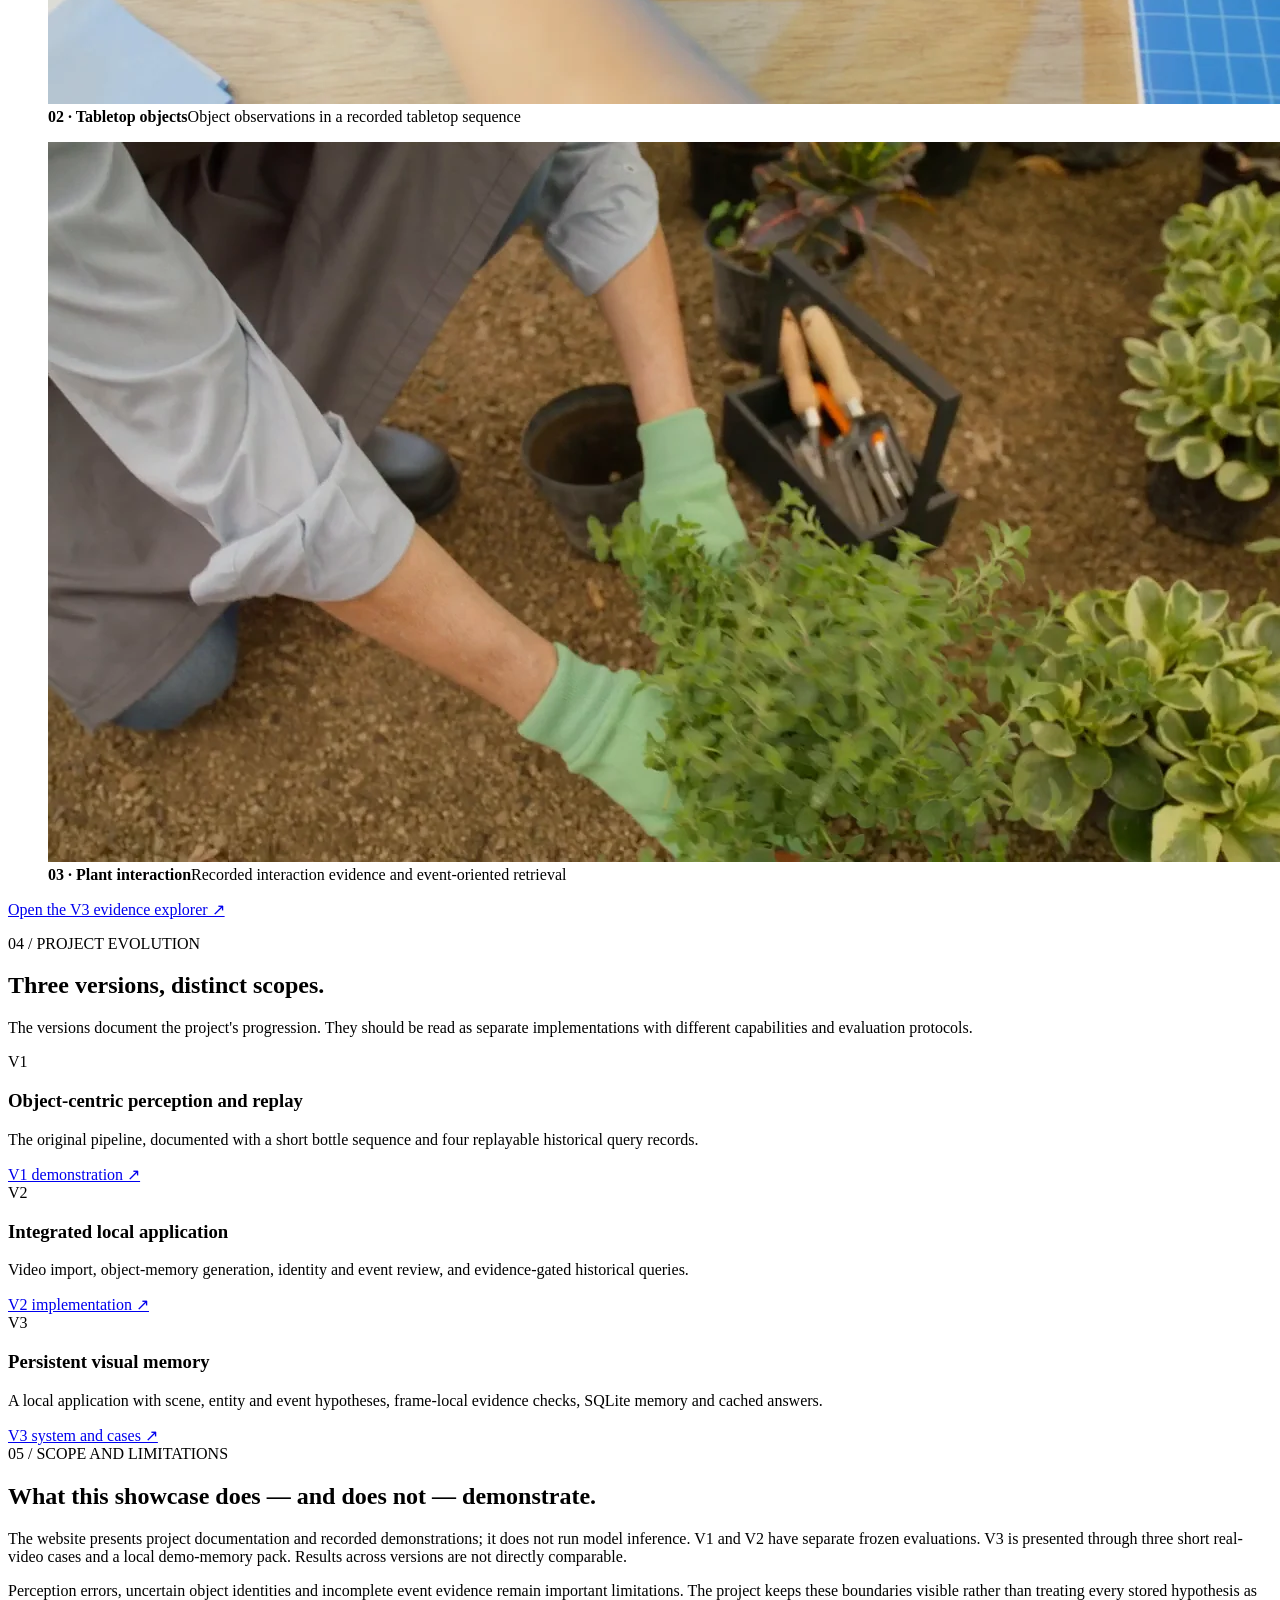
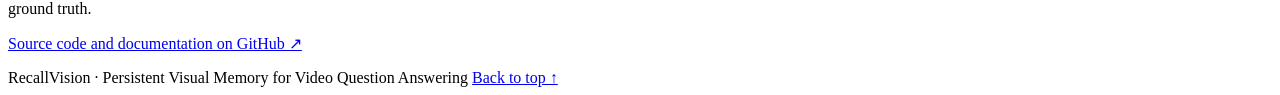
==== commit b620ca57: "site: redesign RecallVision landing page in research-paper style" ====
--- a/index.html
+++ b/index.html
@@ -1,68 +1,158 @@
 <!doctype html>
 <html lang="en">
 <head>
-<meta charset="utf-8"><meta name="viewport" content="width=device-width,initial-scale=1">
-<meta name="theme-color" content="#f5f7fb">
-<meta name="description" content="RecallVision turns video observations into persistent visual memory for natural-language questions, with source-linked evidence and three documented course implementations.">
-<meta property="og:title" content="RecallVision — Persistent Visual Memory for Video Questions">
-<meta property="og:description" content="RecallVision 3.0, 2.0 and 1.0: visual memory systems, recorded experiments and course implementation.">
-<title>RecallVision — Object-Centric Visual Memory</title>
-<link rel="stylesheet" href="pages.css">
+  <meta charset="utf-8">
+  <meta name="viewport" content="width=device-width, initial-scale=1">
+  <meta name="theme-color" content="#fafafa">
+  <meta name="description" content="RecallVision turns video observations into persistent visual memory for evidence-grounded video question answering.">
+  <meta property="og:title" content="RecallVision — From Video to Visual Memory">
+  <meta property="og:description" content="A project on persistent visual memory, object and event records, and evidence-linked video retrieval.">
+  <meta property="og:image" content="v3/media/backpack-4_963.webp">
+  <title>RecallVision — From Video to Visual Memory</title>
+  <link rel="stylesheet" href="home.css">
 </head>
 <body>
-<header class="topbar"><div class="wrap topbar-inner">
-<a class="logo" href="./" aria-label="RecallVision home"><span class="logo-mark">R<b>V</b></span>RecallVision</a>
-<nav class="navlinks" aria-label="Main navigation"><a class="active" href="./">Overview</a><a href="v3/">Version 3.0</a><a href="v2/">Version 2.0</a><a href="v1/">Version 1.0</a><a class="minor" href="#versions">Compare</a></nav>
-<a class="github-link" href="https://github.com/suibianba12138/RecallVision-Course" target="_blank" rel="noopener noreferrer">GitHub ↗</a>
-</div></header>
-<main>
-<section class="home-hero" id="overview"><div class="wrap hero-grid">
-<div>
-<div class="eyebrow">Computer vision · course project</div>
-<h1>From video to<br><span class="hero-accent">visual memory.</span></h1>
-<p class="lead">RecallVision transforms video into reusable scene, object and event records. The latest version combines persistent storage, natural-language retrieval and direct access to supporting video frames. Explore the progression from the original perception pipeline to the complete V3 memory application.</p>
-<div class="btnrow"><a class="btn btn-primary" href="v3/">View Version 3.0 <span aria-hidden="true">↗</span></a><a class="btn btn-secondary" href="v2/">View Version 2.0 <span aria-hidden="true">→</span></a></div>
-<p class="hero-note">Version-specific implementations, demonstrations, and documented evaluation results</p>
-</div>
-<div class="showcase-window" aria-label="Illustrative diagram of the visual-memory workflow, not an application screenshot">
-<div class="window-top"><span class="dots"><i></i><i></i><i></i></span><span>RECALLVISION / SYSTEM OVERVIEW</span><span>↗</span></div>
-<div class="window-body"><div class="mini-kicker">CONCEPTUAL ARCHITECTURE</div><h3>Perception · Memory · Retrieval</h3>
-<div class="flow-row">
-<div class="flow-item"><em>◩</em><strong>Video</strong><small>Source frames</small></div>
-<div class="flow-item"><em>◎</em><strong>Memory</strong><small>Object and event records</small></div>
-<div class="flow-item"><em>↗</em><strong>Answers</strong><small>Evidence-linked</small></div>
-</div>
-<div class="window-foot">Conceptual workflow diagram; not a screenshot or live inference result</div>
-</div></div>
-</div></section>
-<section class="section versions" id="versions"><div class="wrap">
-<div class="section-heading"><div class="eyebrow">PROJECT VERSIONS</div><h2>Version overview</h2><p>Three versions trace the project from object perception to an integrated visual-memory application. Each version includes its own recorded demonstrations and source code.</p></div>
-<div class="version-grid" style="grid-template-columns:repeat(auto-fit,minmax(280px,1fr))">
-<article class="version-card v2"><div class="version-icon" aria-hidden="true">◈</div><div class="version-label">VERSION 3.0 / CURRENT COURSE RELEASE</div><h3>RecallVision 3.0</h3><p>A local persistent visual-memory application with scene, entity and event hypotheses, frame-local evidence checks, cached natural-language answers and video recovery.</p><div class="version-features"><span>Analyze → Explore → Ask → Reopen</span><span>SQLite memory</span><span>Three real-video recorded cases</span><span>Source-linked uncertainty</span></div><a class="btn btn-mint" href="v3/">View V3 system and recorded cases ↗</a><div class="capability">Explore source videos, saved answers and evidence frames. The full V3 application runs locally in Streamlit.</div></article>
-<article class="version-card v2">
-<div class="version-icon" aria-hidden="true">◎</div><div class="version-label">VERSION 2.0 / APPLICATION</div>
-<h3>RecallVision 2.0</h3>
-<p>A local application that integrates video import, object-memory generation, identity and event review, and evidence-gated historical queries using the Analyze–Explore–Ask workflow.</p>
-<div class="version-features"><span>Analyze → Explore → Ask</span><span>Identity review</span><span>Trusted queries</span><span>D2 evaluation records</span></div>
-<a class="btn btn-mint" href="v2/">View V2 implementation and results ↗</a>
-<div class="capability">Recorded D2 application results and implementation are available. Independent evaluations identify unresolved perception and event-detection limitations. View the V2 course source on GitHub.</div>
-</article>
-<article class="version-card v1">
-<div class="version-icon" aria-hidden="true">▶</div><div class="version-label">VERSION 1.0 / BASELINE</div>
-<h3>RecallVision 1.0</h3>
-<p>The original object-centric perception and memory pipeline, documented using a 7.91-second C1 bottle sequence and four replayable historical query records.</p>
-<div class="version-features"><span>C1 source sequence</span><span>Recorded timeline</span><span>Four recorded queries</span><span>Evidence replay</span></div>
-<a class="btn btn-secondary" href="v1/">View V1 demonstration and results ↗</a>
-<div class="capability">The interactive presentation replays archived C1 outputs; the V1 implementation is available in the public repository.</div>
-</article>
-</div></div></section>
-<section class="section difference"><div class="wrap"><div class="section-heading"><div class="eyebrow">VERSION COMPARISON</div><h2>Evolution of the system architecture</h2></div>
-<div class="compare">
-<div><strong>01 · Recorded V1 pipeline</strong><p>V1 records object observations, identity hypotheses, motion evidence, and historical query outputs. Its public demonstration presents the archived C1 sequence and associated records.</p></div>
-<div><strong>02 · Integrated V2 application</strong><p>V2 extends the pipeline with local video import, persistent analysis sessions, reversible identity and observation review, and query responses conditioned on reviewed evidence.</p></div>
-<div><strong>03 · Persistent V3 semantic memory</strong><p>V3 stores model-generated object and event records in SQLite and retrieves them for later questions. Targeted evidence checks keep uncertain observations explicit.</p></div><div><strong>04 · Evaluation scope</strong><p>V1 and V2 have separate frozen evaluations. V3 uses three short real-video cases, an offline demo-memory pack, and local cached answers. None of these web pages runs model inference.</p></div>
-</div></div></section>
-<section class="cta"><div class="wrap cta-grid"><div><div class="eyebrow" style="color:#6de8d6">PROJECT DOCUMENTATION</div><h2>Architecture, demonstrations, and results</h2><p>Review the implemented capabilities, evidence sources, and evaluation boundaries of each project version.</p></div><div class="btnrow"><a class="btn btn-mint" href="v3/">Version 3.0 documentation ↗</a><a class="btn btn-ghost" href="v2/">Version 2.0 documentation →</a></div></div></section>
+<a class="skip" href="#main">Skip to content</a>
+<header class="topbar">
+  <div class="top-inner">
+    <a class="brand" href="./"><span class="brand-icon" aria-hidden="true">◈</span> RecallVision</a>
+    <nav aria-label="Primary navigation">
+      <a href="#overview">Overview</a>
+      <a href="#method">Method</a>
+      <a href="#cases">Cases</a>
+      <a href="#versions">Versions</a>
+      <a href="#scope">Scope</a>
+    </nav>
+    <a class="github-link" href="https://github.com/suibianba12138/RecallVision-Course" target="_blank" rel="noopener noreferrer">GitHub ↗</a>
+  </div>
+</header>
+
+<main id="main">
+  <section class="hero wrap" id="overview">
+    <div class="eyebrow">COMPUTER VISION · VIDEO UNDERSTANDING · PROJECT SHOWCASE</div>
+    <h1>From video to visual memory.</h1>
+    <p class="subtitle">Persistent object- and event-centric memory for evidence-grounded video question answering.</p>
+    <p class="subtitle-zh" lang="zh-CN">将视频观察转化为可持续检索的视觉记忆，并让回答回到原始画面证据。</p>
+    <div class="hero-links">
+      <a class="pill primary" href="v3/">Explore RecallVision 3.0</a>
+      <a class="pill" href="https://github.com/suibianba12138/RecallVision-Course" target="_blank" rel="noopener noreferrer">Source repository ↗</a>
+    </div>
+    <figure class="cover">
+      <img src="v3/media/backpack-4_963.webp" alt="Source video frame used in the RecallVision V3 backpack case study">
+      <figcaption>Fig. 1. A source frame from the V3 backpack case study (4.963 s). The displayed frame is original case evidence, not a generated interface mock-up.</figcaption>
+    </figure>
+  </section>
+
+  <section class="wrap prose" id="abstract">
+    <div class="kicker">01 / ABSTRACT</div>
+    <h2>Abstract</h2>
+    <p>RecallVision explores how observations from ordinary videos can be converted into reusable visual memory. Rather than answering every question by processing a video from the beginning, the system records scene, object and event information, associates observations with source frames, and retrieves the stored evidence for later questions.</p>
+    <p>The project has evolved through three implementations: an object-centric perception and replay baseline, an integrated local application with reviewable memory, and a persistent visual-memory application with evidence checks and cached natural-language answers. Each version has its own implementation and evaluation boundary.</p>
+  </section>
+
+  <section class="wrap section" id="method">
+    <div class="section-head">
+      <div>
+        <div class="kicker">02 / SYSTEM OVERVIEW</div>
+        <h2>Perception, memory, retrieval.</h2>
+      </div>
+      <p>The workflow separates video analysis from later question answering. Stored observations can be inspected and reused, while answers remain connected to the frames that support them.</p>
+    </div>
+    <div class="workflow" role="list" aria-label="RecallVision system workflow">
+      <div class="workflow-step" role="listitem">
+        <span class="step-no">01</span>
+        <h3>Video input</h3>
+        <p>Sampled frames provide visual observations of scenes, objects and interactions.</p>
+      </div>
+      <div class="workflow-step" role="listitem">
+        <span class="step-no">02</span>
+        <h3>Visual memory</h3>
+        <p>Object, scene and event records are organized with timestamps and source references.</p>
+      </div>
+      <div class="workflow-step" role="listitem">
+        <span class="step-no">03</span>
+        <h3>Evidence retrieval</h3>
+        <p>Natural-language questions retrieve stored records and link answers to supporting frames.</p>
+      </div>
+    </div>
+    <p class="note">The diagram describes the project direction across versions. Individual implementations differ in their memory schema, review process and retrieval capabilities.</p>
+  </section>
+
+  <section class="wrap section" id="cases">
+    <div class="section-head">
+      <div>
+        <div class="kicker">03 / RECORDED CASES</div>
+        <h2>Questions grounded in video evidence.</h2>
+      </div>
+      <p>The V3 showcase includes three short source-video cases. Open the case explorer to inspect recorded observations, answers and supporting frames.</p>
+    </div>
+    <div class="case-grid">
+      <figure class="case-figure">
+        <img src="v3/media/backpack-4_963.webp" alt="Backpack in the source video at 4.963 seconds" loading="lazy">
+        <figcaption><strong>01 · Backpack</strong><span>Last supported observation and candidate-frame comparison</span></figcaption>
+      </figure>
+      <figure class="case-figure">
+        <img src="v3/media/tablet-5_297.webp" alt="Tablet and mug in a sampled tabletop video frame" loading="lazy">
+        <figcaption><strong>02 · Tabletop objects</strong><span>Object observations in a recorded tabletop sequence</span></figcaption>
+      </figure>
+      <figure class="case-figure">
+        <img src="v3/media/plant-5_005.webp" alt="Plant interaction in a sampled source video frame" loading="lazy">
+        <figcaption><strong>03 · Plant interaction</strong><span>Recorded interaction evidence and event-oriented retrieval</span></figcaption>
+      </figure>
+    </div>
+    <p class="section-link"><a href="v3/">Open the V3 evidence explorer ↗</a></p>
+  </section>
+
+  <section class="wrap section" id="versions">
+    <div class="section-head">
+      <div>
+        <div class="kicker">04 / PROJECT EVOLUTION</div>
+        <h2>Three versions, distinct scopes.</h2>
+      </div>
+      <p>The versions document the project's progression. They should be read as separate implementations with different capabilities and evaluation protocols.</p>
+    </div>
+    <div class="version-list">
+      <article class="version-row">
+        <div class="version-id">V1</div>
+        <div class="version-body">
+          <h3>Object-centric perception and replay</h3>
+          <p>The original pipeline, documented with a short bottle sequence and four replayable historical query records.</p>
+        </div>
+        <a href="v1/">V1 demonstration ↗</a>
+      </article>
+      <article class="version-row">
+        <div class="version-id">V2</div>
+        <div class="version-body">
+          <h3>Integrated local application</h3>
+          <p>Video import, object-memory generation, identity and event review, and evidence-gated historical queries.</p>
+        </div>
+        <a href="v2/">V2 implementation ↗</a>
+      </article>
+      <article class="version-row">
+        <div class="version-id">V3</div>
+        <div class="version-body">
+          <h3>Persistent visual memory</h3>
+          <p>A local application with scene, entity and event hypotheses, frame-local evidence checks, SQLite memory and cached answers.</p>
+        </div>
+        <a href="v3/">V3 system and cases ↗</a>
+      </article>
+    </div>
+  </section>
+
+  <section class="wrap prose scope" id="scope">
+    <div class="kicker">05 / SCOPE AND LIMITATIONS</div>
+    <h2>What this showcase does — and does not — demonstrate.</h2>
+    <p>The website presents project documentation and recorded demonstrations; it does not run model inference. V1 and V2 have separate frozen evaluations. V3 is presented through three short real-video cases and a local demo-memory pack. Results across versions are not directly comparable.</p>
+    <p>Perception errors, uncertain object identities and incomplete event evidence remain important limitations. The project keeps these boundaries visible rather than treating every stored hypothesis as ground truth.</p>
+    <p class="section-link"><a href="https://github.com/suibianba12138/RecallVision-Course" target="_blank" rel="noopener noreferrer">Source code and documentation on GitHub ↗</a></p>
+  </section>
 </main>
-<footer class="footer"><div class="wrap footinner"><span>© 2026 RecallVision · Object-centric visual memory</span><span><a href="v3/">V3 overview</a> &nbsp;·&nbsp; <a href="v2/">V2 overview</a> &nbsp;·&nbsp; <a href="v1/">V1 overview</a> &nbsp;·&nbsp; <a href="https://github.com/suibianba12138/RecallVision-Course">Source repository</a></span></div></footer>
-</body></html>+
+<footer class="footer">
+  <div class="wrap footer-inner">
+    <span>RecallVision · Persistent Visual Memory for Video Question Answering</span>
+    <a href="#overview">Back to top ↑</a>
+  </div>
+</footer>
+</body>
+</html>
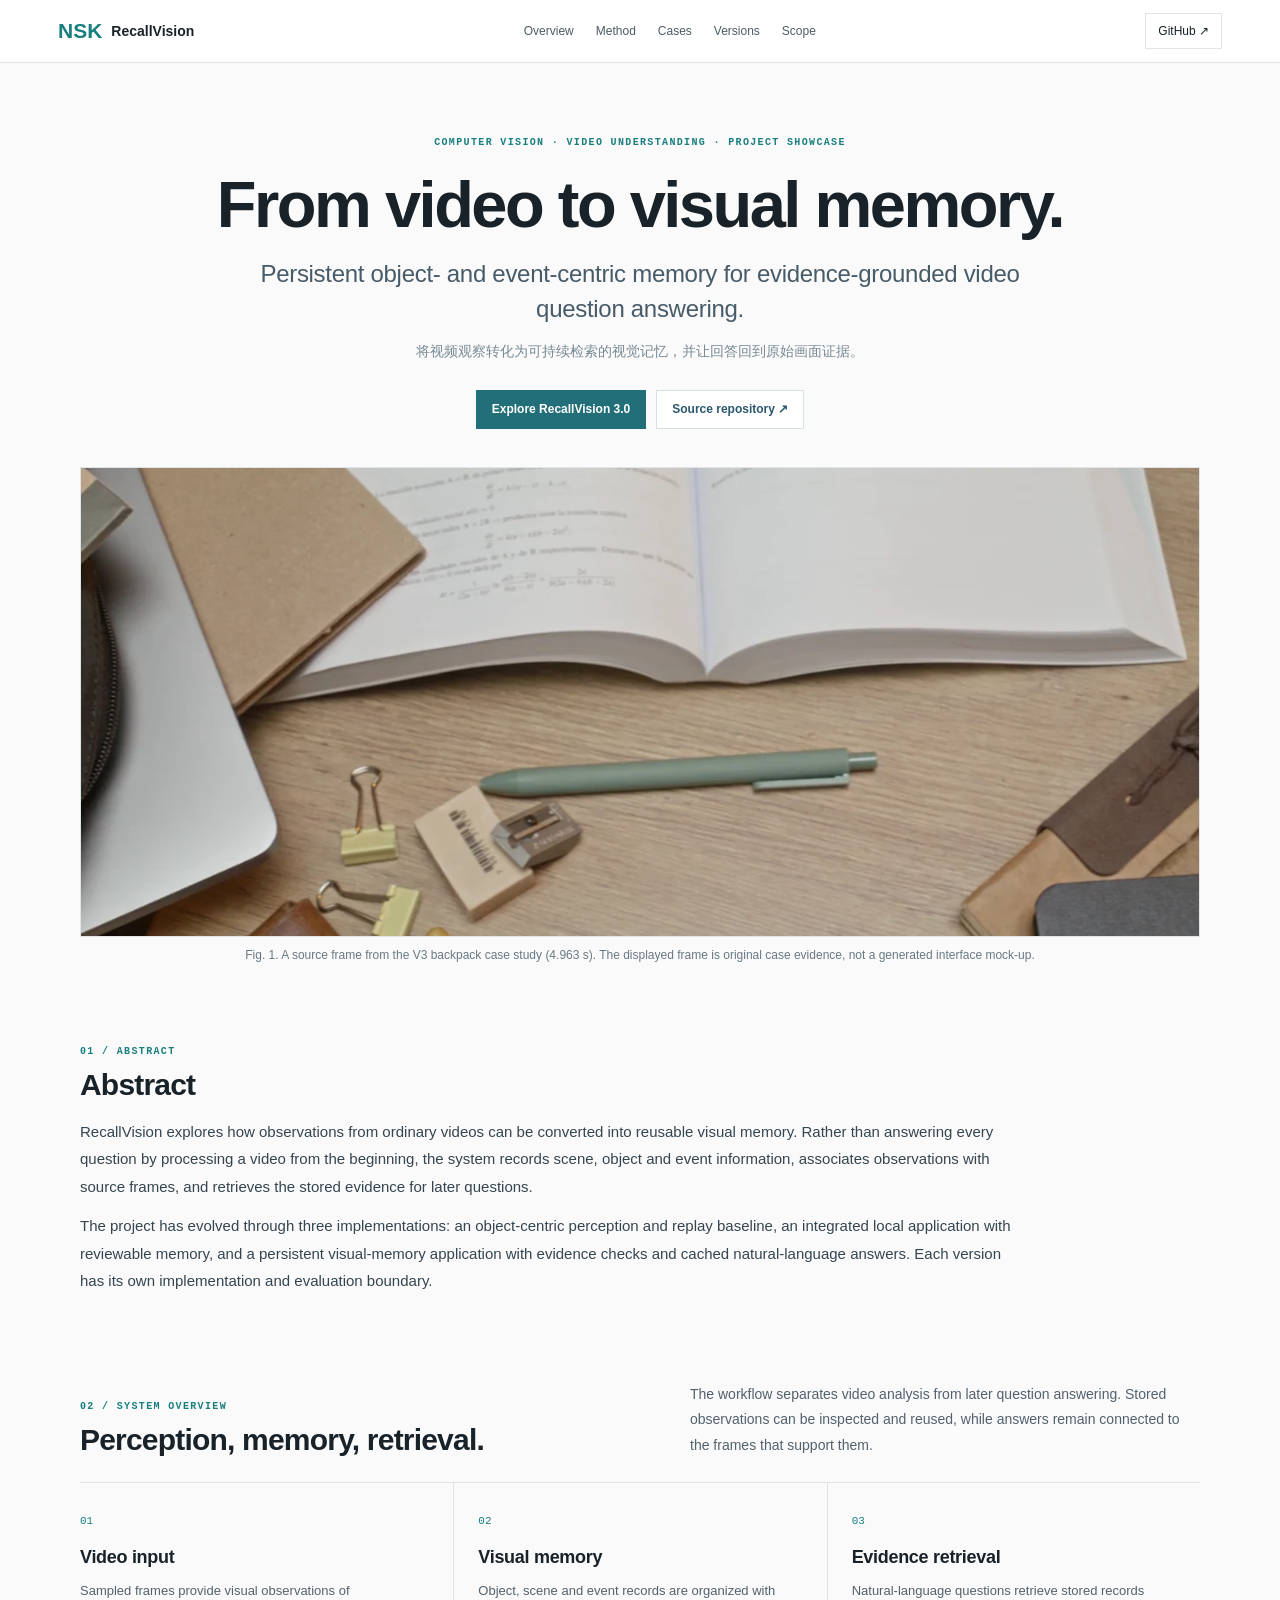
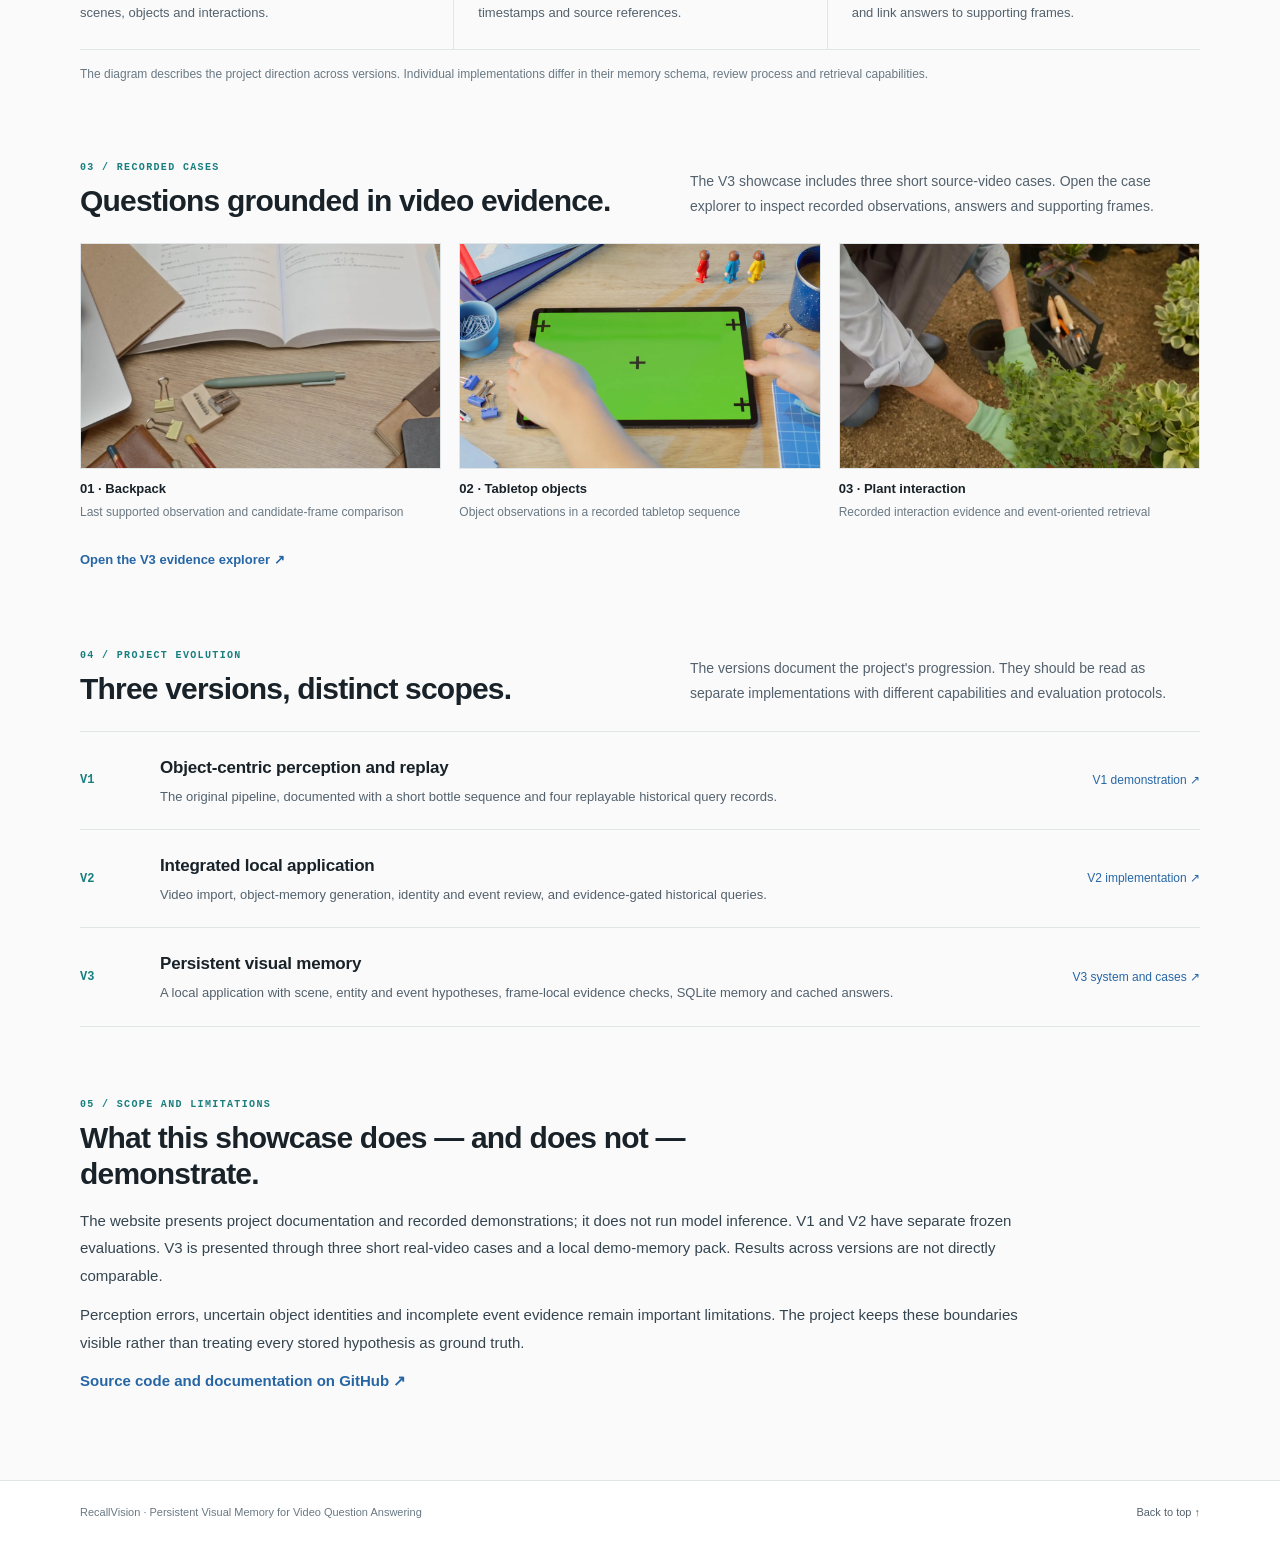
==== commit 3ed78b2d: "site: apply NSK identity and shared academic styling (index.html)" ====
--- a/index.html
+++ b/index.html
@@ -15,7 +15,7 @@
 <a class="skip" href="#main">Skip to content</a>
 <header class="topbar">
   <div class="top-inner">
-    <a class="brand" href="./"><span class="brand-icon" aria-hidden="true">◈</span> RecallVision</a>
+    <a class="brand" href="./"><span class="brand-icon" aria-hidden="true">NSK</span><span class="brand-name">RecallVision</span></a>
     <nav aria-label="Primary navigation">
       <a href="#overview">Overview</a>
       <a href="#method">Method</a>
--- a/home.css
+++ b/home.css
@@ -0,0 +1,89 @@
+:root{
+  --paper:#fafafa;--white:#fff;--ink:#182228;--sub:#53616d;--faint:#697984;
+  --line:#e0e5e8;--blue:#2766a5;--accent:#187e7e;--mint:#eaf6f3;
+  --mono:ui-monospace,SFMono-Regular,Menlo,Consolas,monospace;
+  --sans:Inter,-apple-system,BlinkMacSystemFont,"Segoe UI",Arial,sans-serif
+}
+*,*:before,*:after{box-sizing:border-box}
+html{scroll-behavior:smooth;scroll-padding-top:78px}
+body{margin:0;background:var(--paper);color:var(--ink);font:15px/1.72 var(--sans);-webkit-font-smoothing:antialiased}
+a{color:var(--blue);text-decoration:none}
+a:hover{text-decoration:underline}
+a:focus-visible{outline:3px solid #449fb1;outline-offset:3px}
+img{display:block;max-width:100%}
+h1,h2,h3,p,figure{margin:0}
+.wrap{width:min(1120px,calc(100% - 44px));margin-inline:auto}
+.skip{position:absolute;top:-70px;left:20px;z-index:20;padding:10px;background:#fff}
+.skip:focus{top:10px}
+.topbar{position:sticky;top:0;z-index:10;background:#ffffffed;border-bottom:1px solid var(--line);backdrop-filter:blur(16px)}
+.top-inner{width:min(1164px,calc(100% - 44px));min-height:62px;margin:auto;display:flex;align-items:center;justify-content:space-between;gap:22px}
+.brand{display:flex;align-items:center;gap:9px;color:var(--ink);font-size:14px;font-weight:700;white-space:nowrap}
+.brand:hover{text-decoration:none}
+.brand-icon{font-size:21px;color:var(--accent)}
+nav{display:flex;align-items:center;gap:22px;flex-wrap:wrap}
+nav a{font-size:12px;font-weight:500;color:#4c5c64}
+nav a:hover{color:var(--accent);text-decoration:none}
+.github-link{font-size:12px;color:var(--ink);border:1px solid var(--line);padding:7px 12px;white-space:nowrap}
+.hero{text-align:center;padding-top:72px}
+.eyebrow,.kicker{color:var(--accent);font:700 10px/1.5 var(--mono);letter-spacing:1.35px;text-transform:uppercase}
+.hero h1{max-width:1000px;margin:19px auto 14px;font-size:clamp(39px,5.5vw,65px);font-weight:750;line-height:1.12;letter-spacing:-2.5px}
+.subtitle{max-width:850px;margin:0 auto;color:#475b69;font-size:clamp(18px,2.1vw,24px);line-height:1.48;letter-spacing:-.3px}
+.subtitle-zh{margin:12px auto 0;color:#788993;font-size:14px}
+.hero-links{display:flex;justify-content:center;gap:10px;flex-wrap:wrap;margin-top:27px}
+.pill{display:inline-flex;align-items:center;padding:8px 15px;border:1px solid #d7e0e5;background:#fff;color:#2b586f;font-size:12px;font-weight:600}
+.pill.primary{background:#236f79;color:#fff;border-color:#236f79}
+.pill:hover{text-decoration:none;background:var(--mint);border-color:#b9d9d4}
+.cover{margin-top:38px}
+.cover img{width:100%;max-height:470px;object-fit:cover;object-position:center 47%;border:1px solid var(--line);background:#f1f4f4}
+.cover figcaption,.case-figure figcaption{padding:9px 0;color:var(--faint);font-size:12px;line-height:1.6}
+.prose{padding-top:70px}
+.prose h2,.section-head h2{margin:8px 0 15px;font-size:30px;line-height:1.2;font-weight:730;letter-spacing:-.8px}
+.prose p{max-width:940px;margin:11px 0;color:#354550;line-height:1.85;font-size:15px}
+.section{padding-top:76px}
+.section-head{display:flex;align-items:end;justify-content:space-between;gap:28px;margin-bottom:24px}
+.section-head h2{margin-bottom:0}
+.section-head>p{max-width:510px;color:var(--sub);font-size:14px;line-height:1.8}
+.workflow{display:grid;grid-template-columns:repeat(3,minmax(0,1fr));border-block:1px solid var(--line);margin-top:22px}
+.workflow-step{position:relative;padding:23px 24px 24px 0}
+.workflow-step+.workflow-step{padding-left:24px;border-left:1px solid var(--line)}
+.step-no{font:11px var(--mono);color:var(--accent)}
+.workflow-step h3{margin:10px 0 7px;font-size:18px;letter-spacing:-.3px}
+.workflow-step p{max-width:310px;color:var(--sub);font-size:13px;line-height:1.75}
+.note{margin-top:14px;color:var(--faint);font-size:12px;line-height:1.7}
+.case-grid{display:grid;grid-template-columns:repeat(3,minmax(0,1fr));gap:18px}
+.case-figure{min-width:0}
+.case-figure img{width:100%;aspect-ratio:16/10;object-fit:cover;border:1px solid var(--line);background:#f1f4f4}
+.case-figure figcaption{display:flex;flex-direction:column;gap:3px;padding-top:10px}
+.case-figure figcaption strong{color:var(--ink);font-size:13px;font-weight:700}
+.case-figure figcaption span{color:var(--faint)}
+.section-link{margin-top:18px;font-size:13px;font-weight:650}
+.version-list{border-top:1px solid var(--line)}
+.version-row{display:grid;grid-template-columns:60px minmax(0,1fr) auto;align-items:center;gap:20px;padding:21px 0;border-bottom:1px solid var(--line)}
+.version-id{font:700 12px var(--mono);color:var(--accent)}
+.version-body h3{font-size:17px;font-weight:700;letter-spacing:-.2px}
+.version-body p{margin-top:4px;color:var(--sub);font-size:13px;line-height:1.7}
+.version-row>a{font-size:12px;white-space:nowrap}
+.scope{padding-bottom:74px}
+.scope h2{max-width:760px}
+.footer{border-top:1px solid var(--line);background:#fff}
+.footer-inner{min-height:62px;display:flex;align-items:center;justify-content:space-between;gap:20px;color:var(--faint);font-size:11px}
+.footer a{color:var(--sub)}
+@media(max-width:760px){
+  .top-inner{align-items:flex-start;padding:13px 0;flex-wrap:wrap}
+  nav{order:3;width:100%;gap:12px 18px}
+  .github-link{margin-left:auto}
+  .hero{padding-top:52px}
+  .hero h1{letter-spacing:-1.6px}
+  .cover{margin-top:28px}
+  .section-head{display:block}
+  .section-head>p{margin-top:12px}
+  .workflow{grid-template-columns:1fr}
+  .workflow-step,.workflow-step+.workflow-step{padding:18px 0;border-left:0}
+  .workflow-step+.workflow-step{border-top:1px solid var(--line)}
+  .case-grid{grid-template-columns:1fr;gap:22px}
+  .case-figure img{aspect-ratio:16/9}
+  .version-row{grid-template-columns:38px minmax(0,1fr);gap:12px}
+  .version-row>a{grid-column:2}
+  .footer-inner{padding:14px 0;align-items:flex-start;flex-direction:column;gap:6px}
+}
+@media(prefers-reduced-motion:reduce){html{scroll-behavior:auto}}
